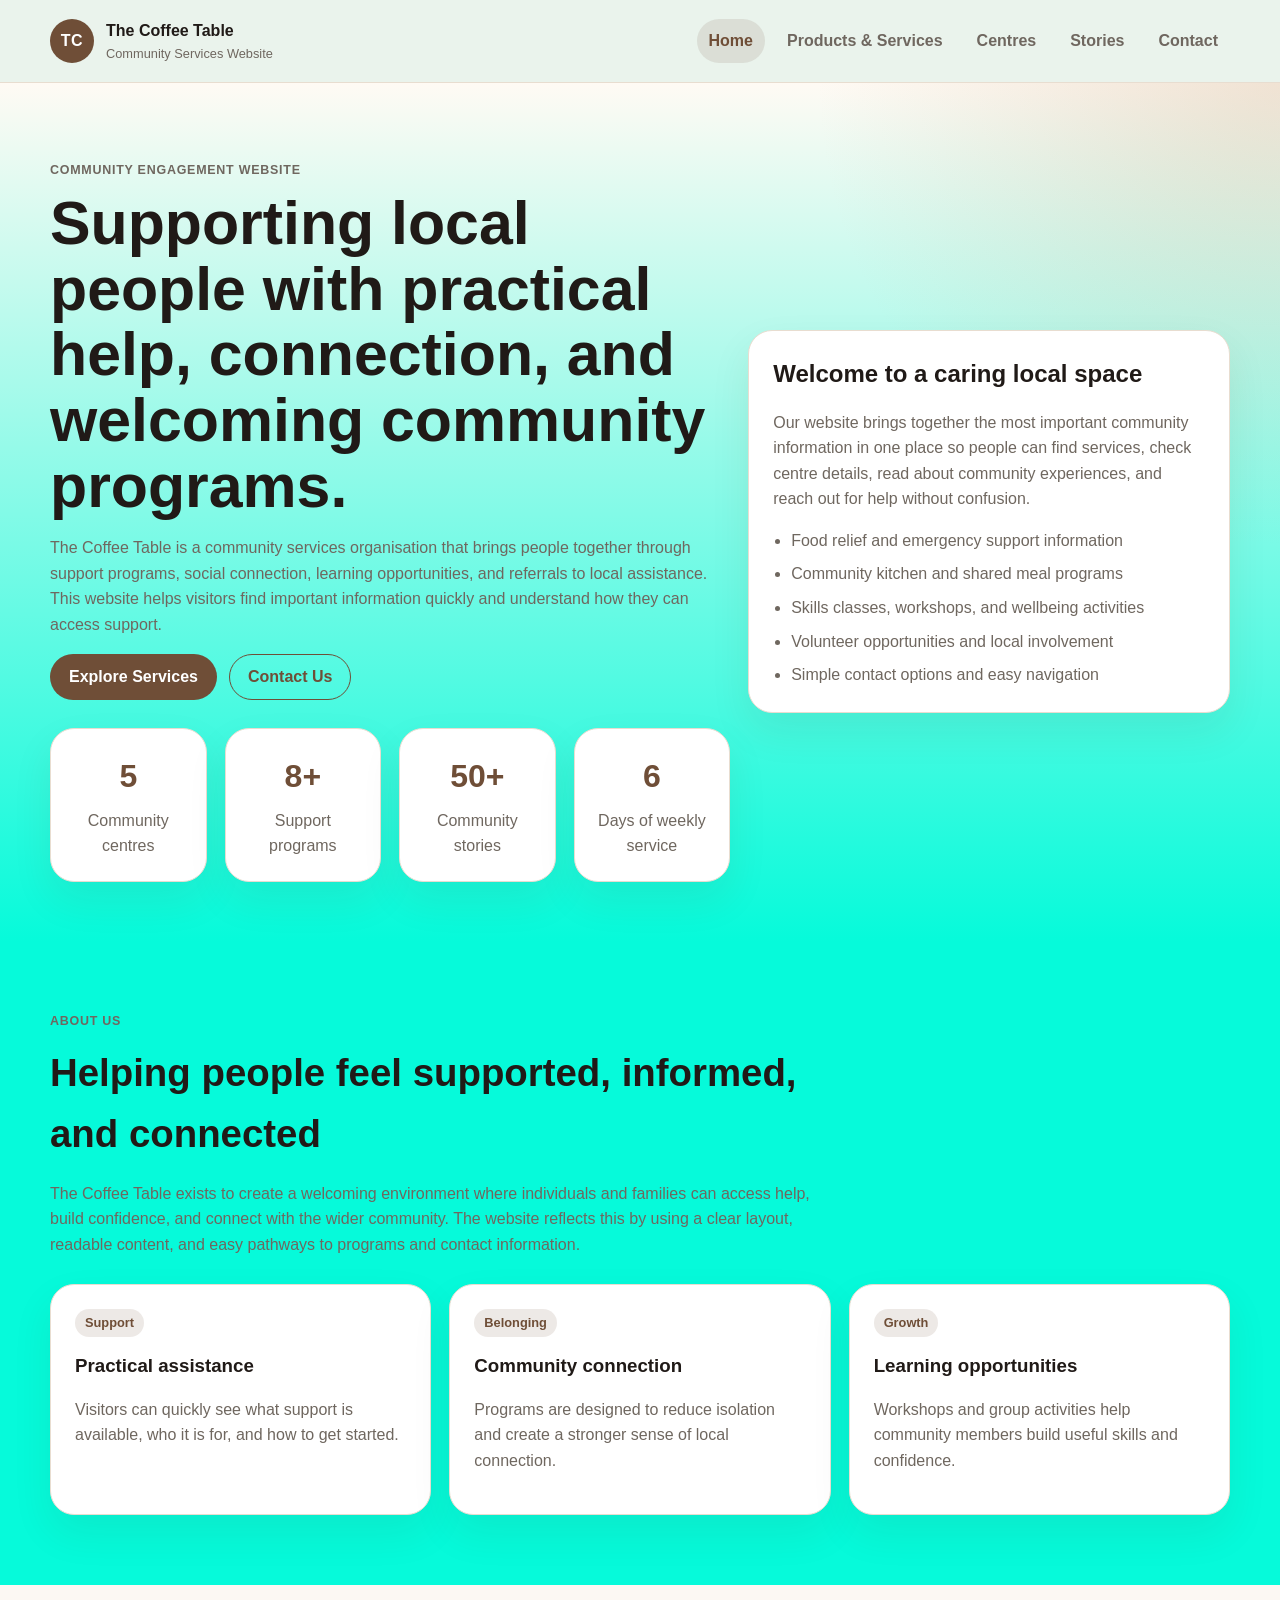
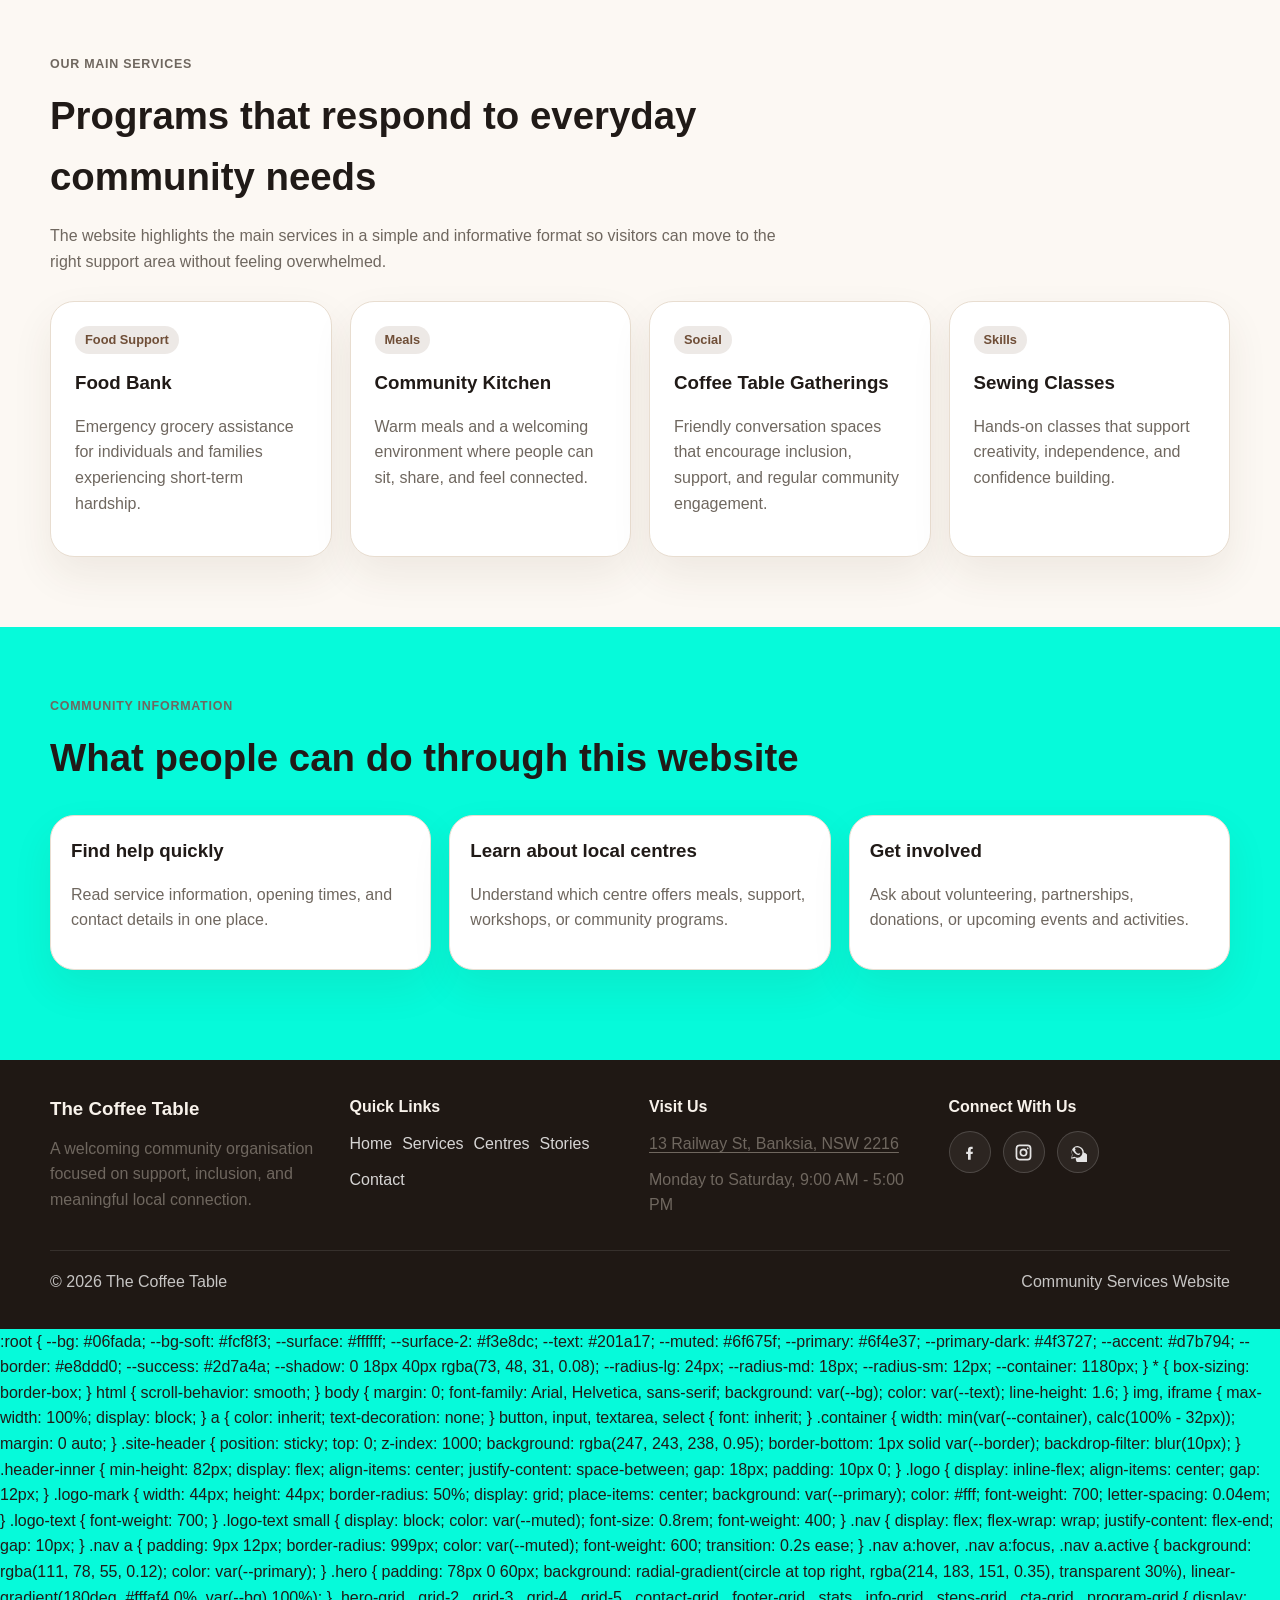
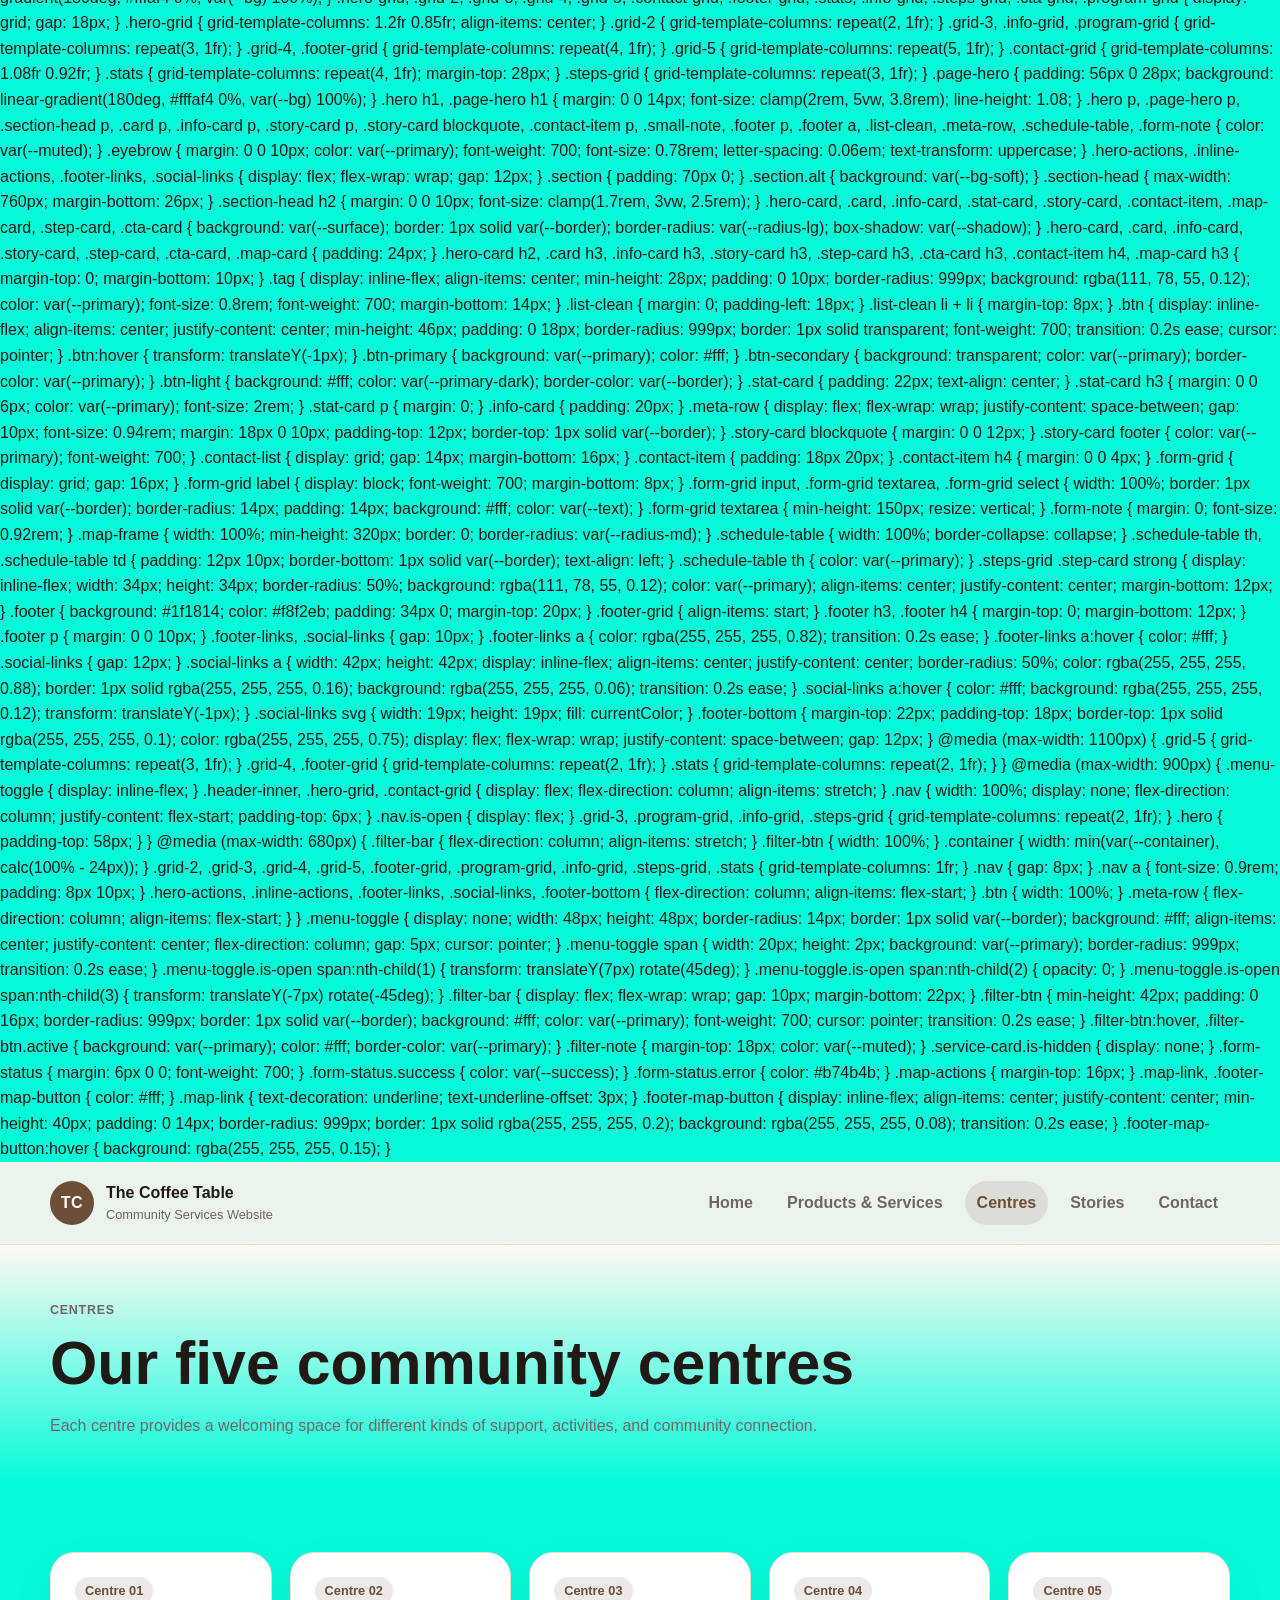
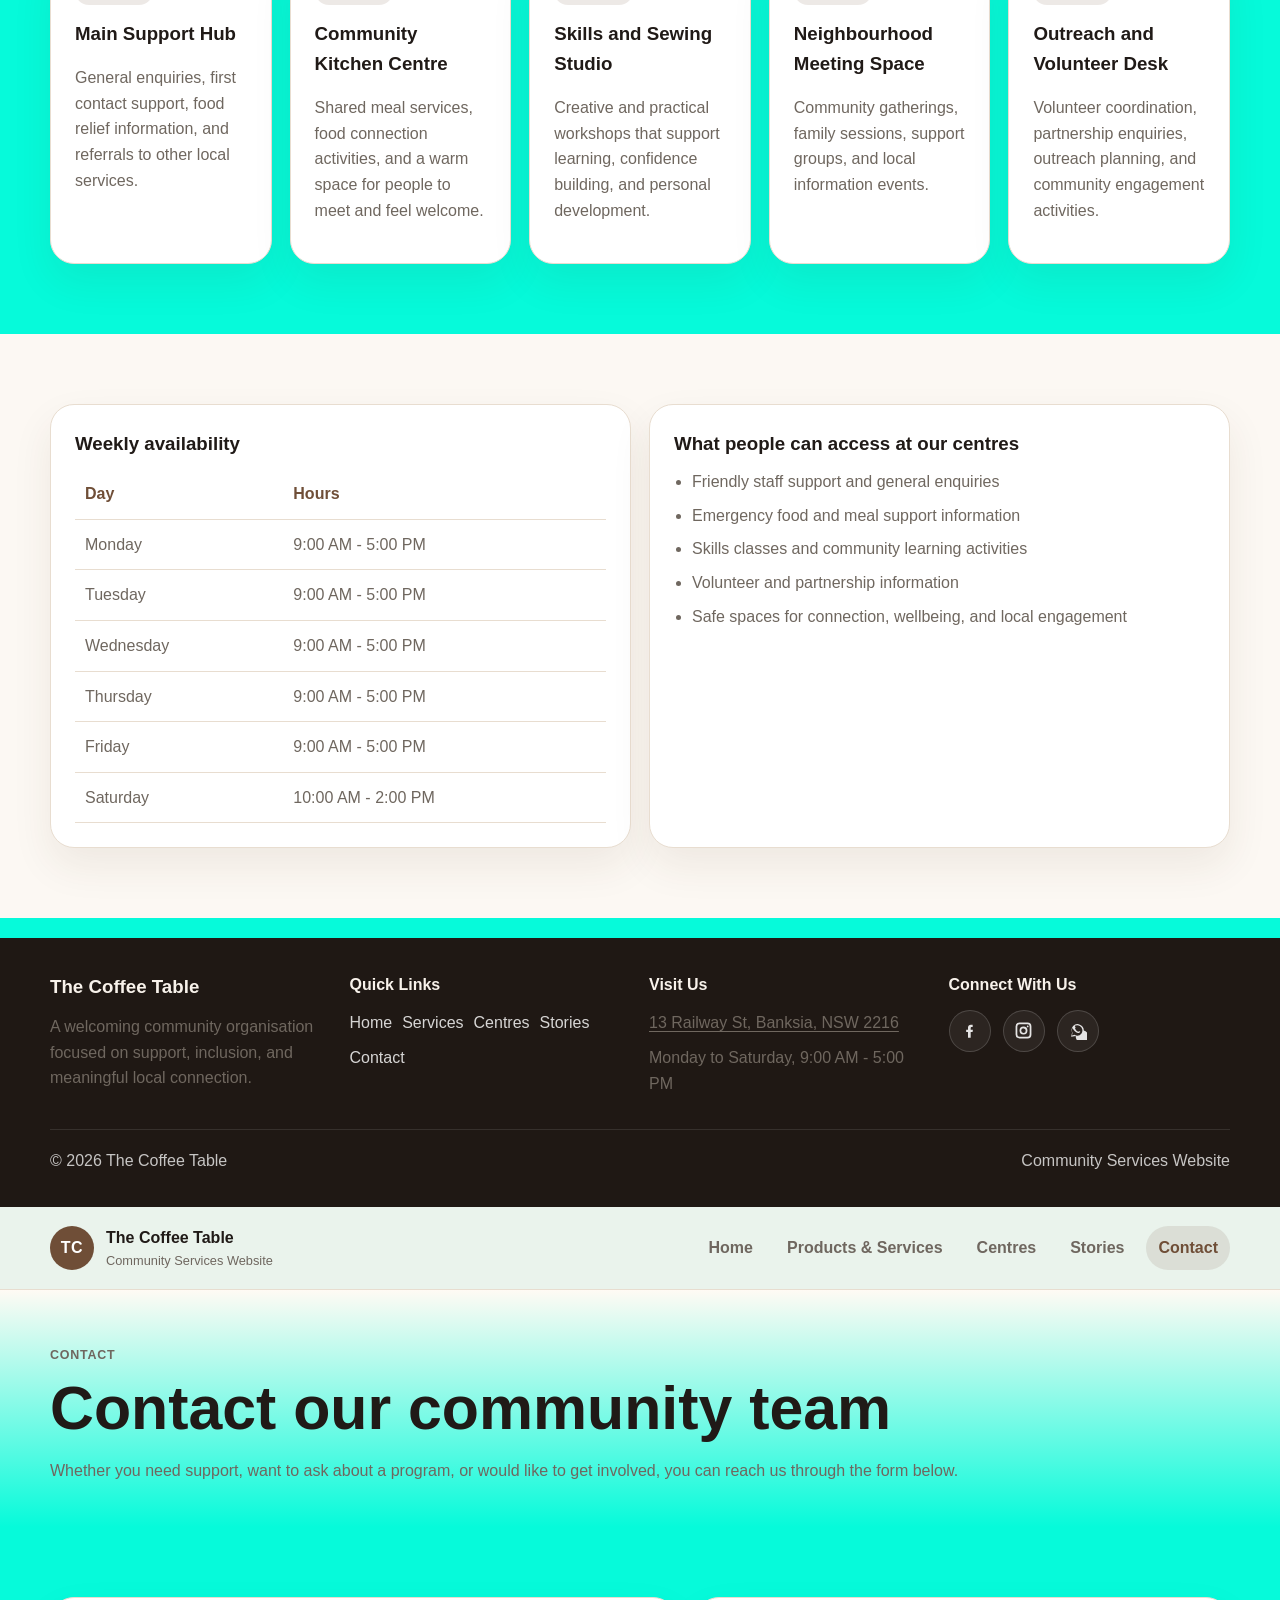
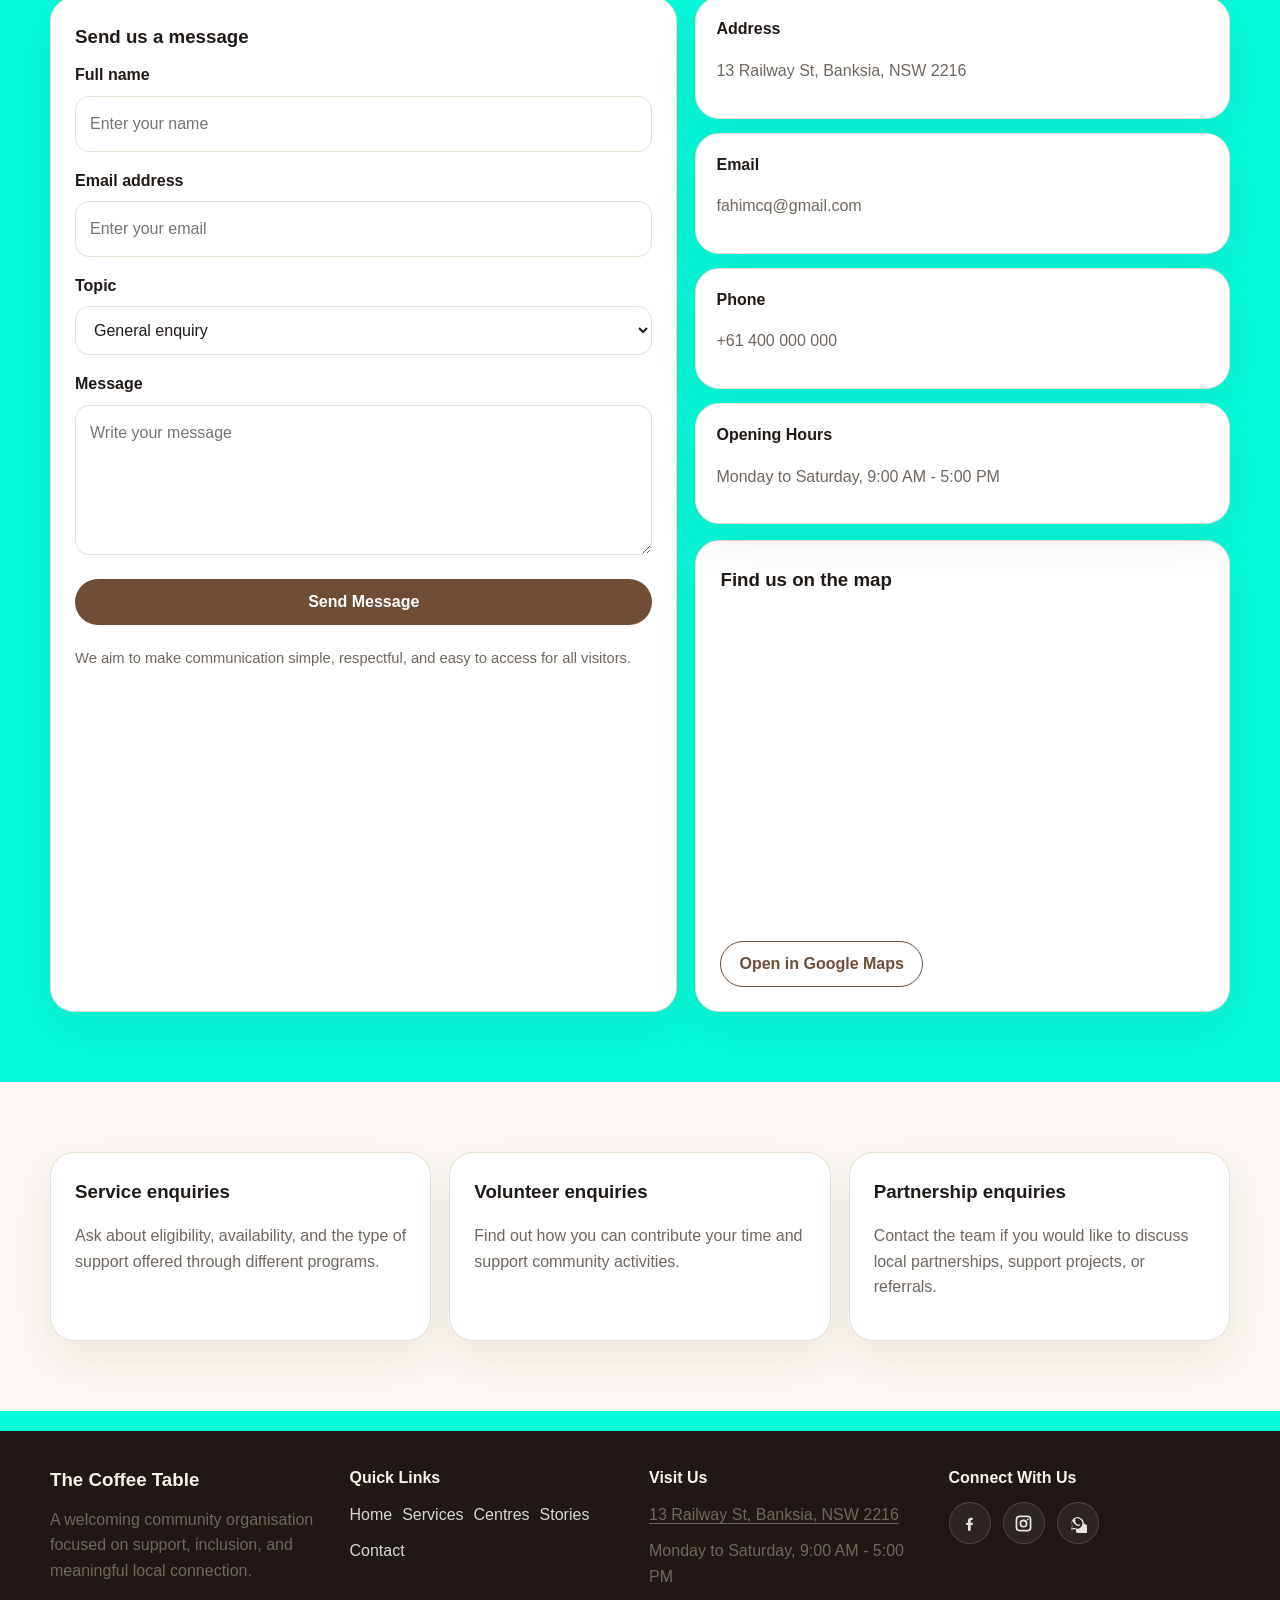
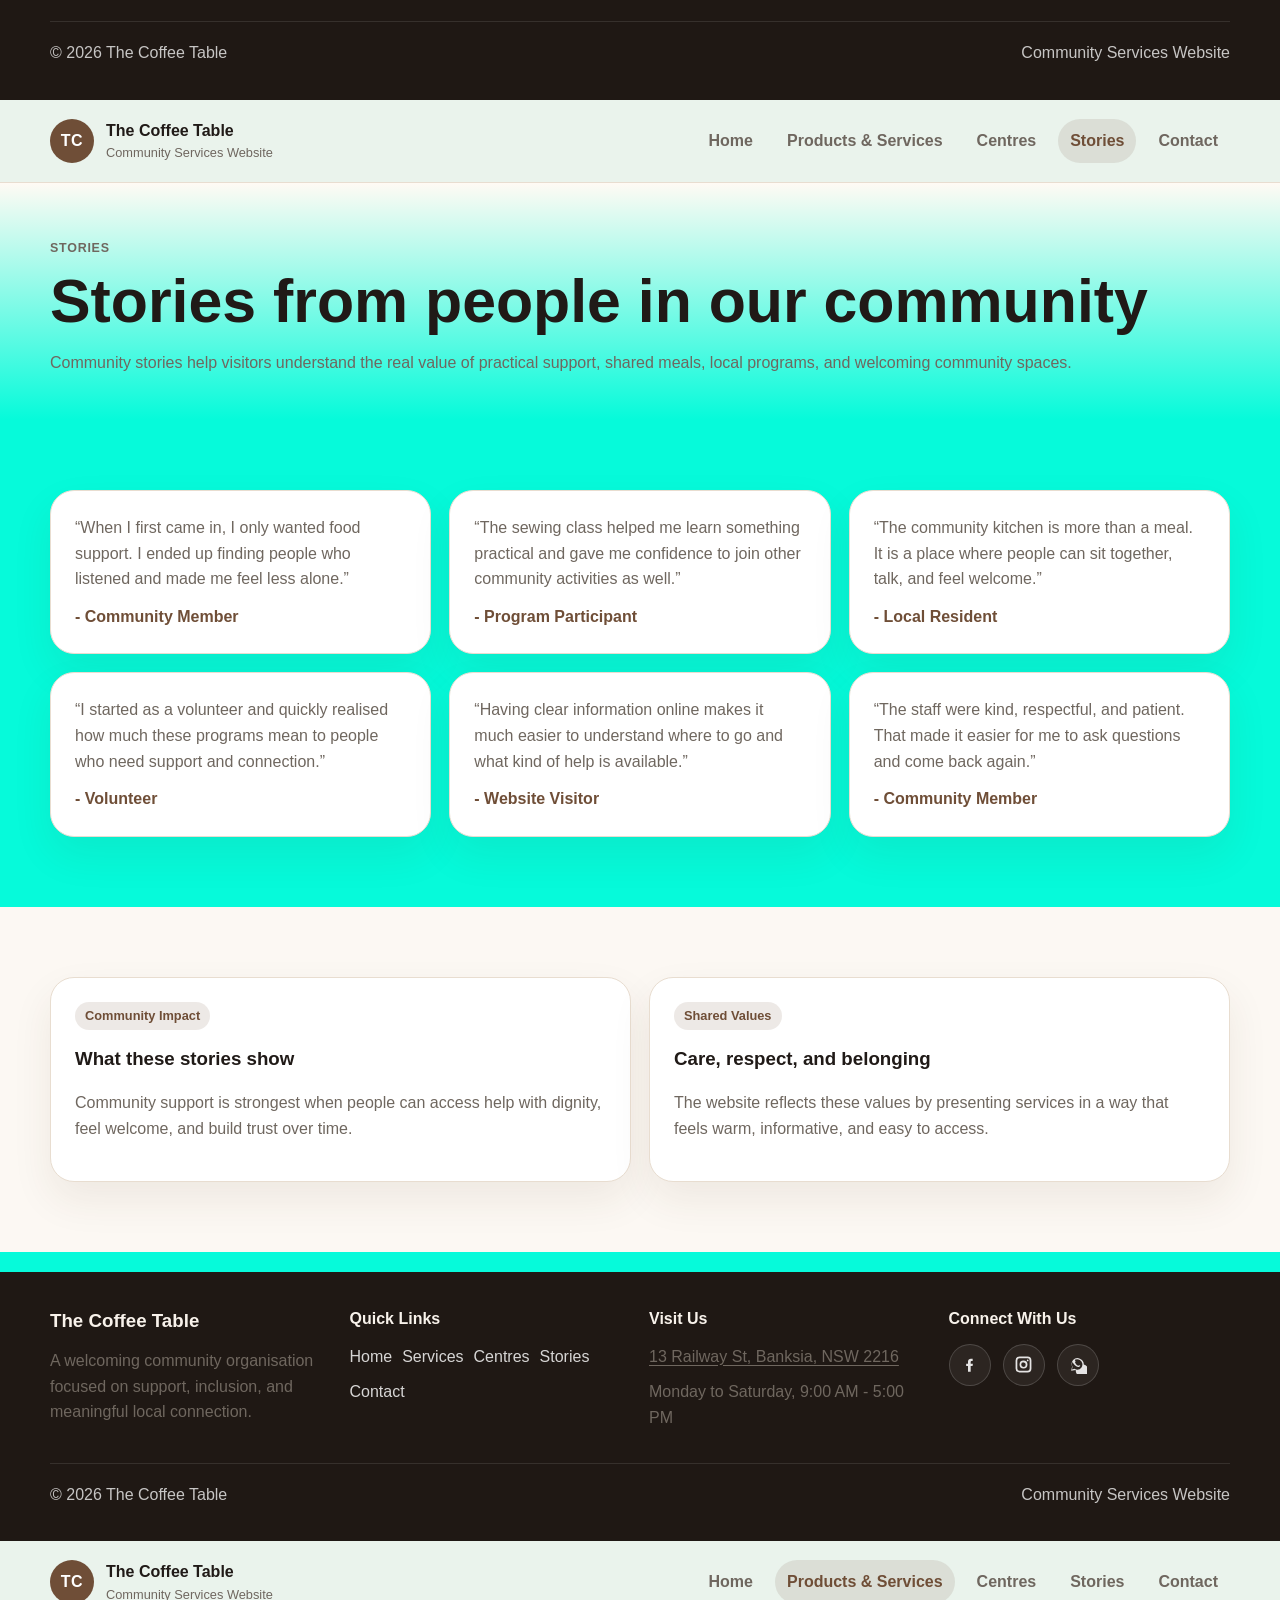
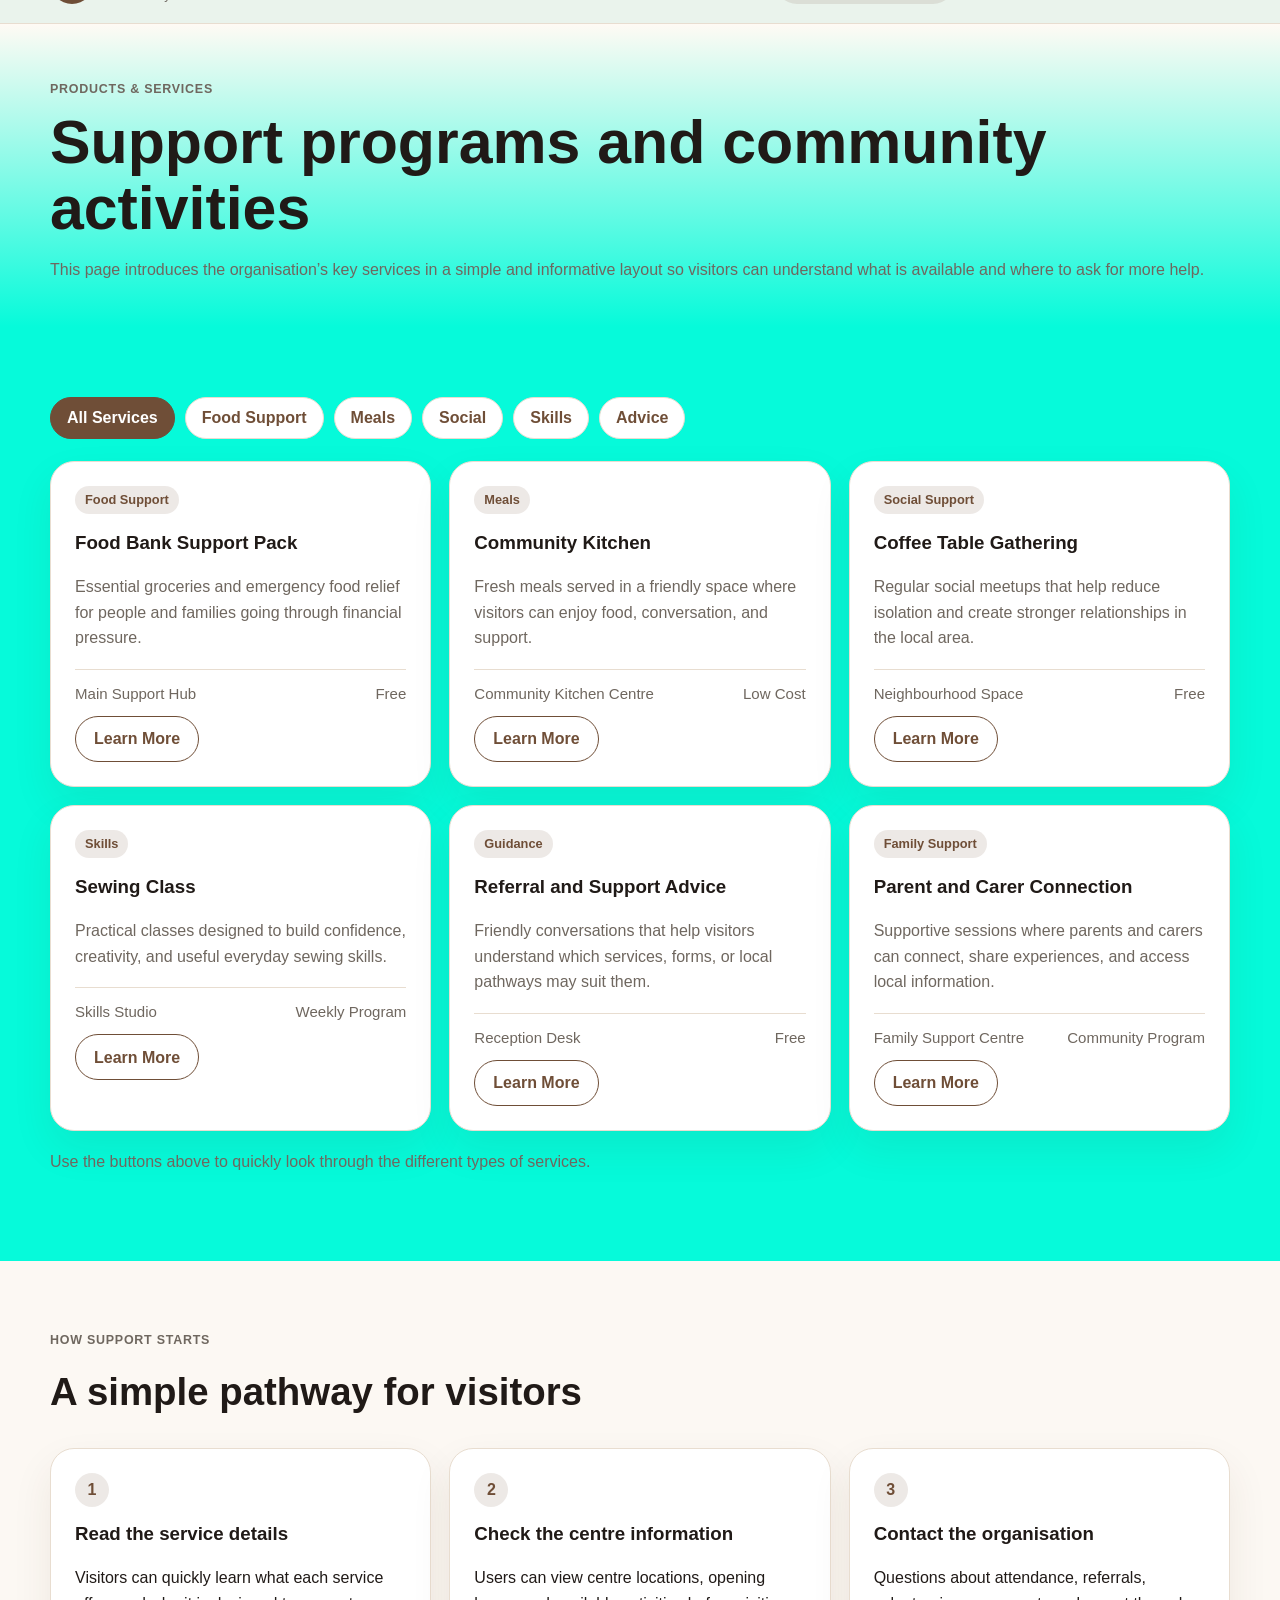
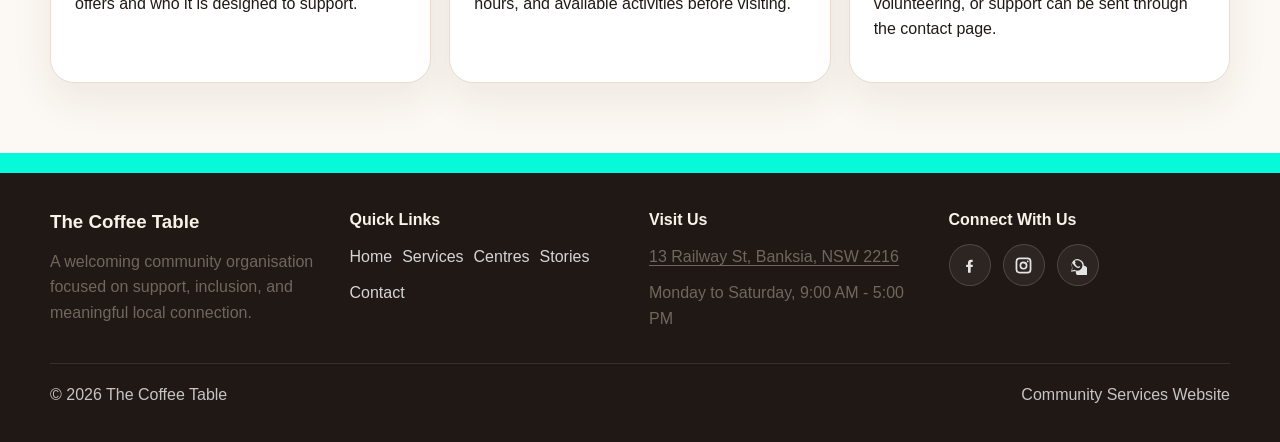
==== index.html @ a94f0cab "Add files via upload" ====
<!DOCTYPE html>
<html lang="en">
<head>
  <meta charset="UTF-8" />
  <meta name="viewport" content="width=device-width, initial-scale=1.0" />
  <title>Home | The Coffee Table</title>
  <link rel="stylesheet" href="style.css" />
</head>
<body>
  <header class="site-header">
    <div class="container header-inner">
      <a class="logo" href="index.html">
        <span class="logo-mark">TC</span>
        <span class="logo-text">The Coffee Table<small>Community Services Website</small></span>
      </a>

      
      <button class="menu-toggle" type="button" aria-expanded="false" aria-controls="primary-nav" aria-label="Open navigation menu">
        <span></span>
        <span></span>
        <span></span>
      </button>


      <nav class="nav" id="primary-nav" aria-label="Primary Navigation">
        <a class="active" href="index.html">Home</a>
        <a href="products.html">Products &amp; Services</a>
        <a href="centres.html">Centres</a>
        <a href="stories.html">Stories</a>
        <a href="contact.html">Contact</a>
      </nav>
    </div>
  </header>

  <main id="main-content">
    <section class="hero">
      <div class="container hero-grid">
        <div>
          <p class="eyebrow">Community Engagement Website</p>
          <h1>Supporting local people with practical help, connection, and welcoming community programs.</h1>
          <p>
            The Coffee Table is a community services organisation that brings people together through support programs,
            social connection, learning opportunities, and referrals to local assistance. This website helps visitors
            find important information quickly and understand how they can access support.
          </p>

          <div class="hero-actions">
            <a class="btn btn-primary" href="products.html">Explore Services</a>
            <a class="btn btn-secondary" href="contact.html">Contact Us</a>
          </div>

          <div class="stats">
            <article class="stat-card">
              <h3>5</h3>
              <p>Community centres</p>
            </article>
            <article class="stat-card">
              <h3>8+</h3>
              <p>Support programs</p>
            </article>
            <article class="stat-card">
              <h3>50+</h3>
              <p>Community stories</p>
            </article>
            <article class="stat-card">
              <h3>6</h3>
              <p>Days of weekly service</p>
            </article>
          </div>
        </div>

        <aside class="hero-card">
          <h2>Welcome to a caring local space</h2>
          <p>
            Our website brings together the most important community information in one place so people can find
            services, check centre details, read about community experiences, and reach out for help without confusion.
          </p>
          <ul class="list-clean">
            <li>Food relief and emergency support information</li>
            <li>Community kitchen and shared meal programs</li>
            <li>Skills classes, workshops, and wellbeing activities</li>
            <li>Volunteer opportunities and local involvement</li>
            <li>Simple contact options and easy navigation</li>
          </ul>
        </aside>
      </div>
    </section>

    <section class="section">
      <div class="container">
        <div class="section-head">
          <p class="eyebrow">About Us</p>
          <h2>Helping people feel supported, informed, and connected</h2>
          <p>
            The Coffee Table exists to create a welcoming environment where individuals and families can access help,
            build confidence, and connect with the wider community. The website reflects this by using a clear layout,
            readable content, and easy pathways to programs and contact information.
          </p>
        </div>

        <div class="grid-3">
          <article class="card">
            <span class="tag">Support</span>
            <h3>Practical assistance</h3>
            <p>Visitors can quickly see what support is available, who it is for, and how to get started.</p>
          </article>
          <article class="card">
            <span class="tag">Belonging</span>
            <h3>Community connection</h3>
            <p>Programs are designed to reduce isolation and create a stronger sense of local connection.</p>
          </article>
          <article class="card">
            <span class="tag">Growth</span>
            <h3>Learning opportunities</h3>
            <p>Workshops and group activities help community members build useful skills and confidence.</p>
          </article>
        </div>
      </div>
    </section>

    <section class="section alt">
      <div class="container">
        <div class="section-head">
          <p class="eyebrow">Our Main Services</p>
          <h2>Programs that respond to everyday community needs</h2>
          <p>
            The website highlights the main services in a simple and informative format so visitors can move to the
            right support area without feeling overwhelmed.
          </p>
        </div>

        <div class="grid-4">
          <article class="card">
            <span class="tag">Food Support</span>
            <h3>Food Bank</h3>
            <p>Emergency grocery assistance for individuals and families experiencing short-term hardship.</p>
          </article>
          <article class="card">
            <span class="tag">Meals</span>
            <h3>Community Kitchen</h3>
            <p>Warm meals and a welcoming environment where people can sit, share, and feel connected.</p>
          </article>
          <article class="card">
            <span class="tag">Social</span>
            <h3>Coffee Table Gatherings</h3>
            <p>Friendly conversation spaces that encourage inclusion, support, and regular community engagement.</p>
          </article>
          <article class="card">
            <span class="tag">Skills</span>
            <h3>Sewing Classes</h3>
            <p>Hands-on classes that support creativity, independence, and confidence building.</p>
          </article>
        </div>
      </div>
    </section>

    <section class="section">
      <div class="container">
        <div class="section-head">
          <p class="eyebrow">Community Information</p>
          <h2>What people can do through this website</h2>
        </div>

        <div class="info-grid">
          <article class="info-card">
            <h3>Find help quickly</h3>
            <p>Read service information, opening times, and contact details in one place.</p>
          </article>
          <article class="info-card">
            <h3>Learn about local centres</h3>
            <p>Understand which centre offers meals, support, workshops, or community programs.</p>
          </article>
          <article class="info-card">
            <h3>Get involved</h3>
            <p>Ask about volunteering, partnerships, donations, or upcoming events and activities.</p>
          </article>
        </div>
      </div>
    </section>
  </main>

  <footer class="footer">
    <div class="container">
      <div class="footer-grid">
        <div>
          <h3>The Coffee Table</h3>
          <p>A welcoming community organisation focused on support, inclusion, and meaningful local connection.</p>
        </div>
        <div>
          <h4>Quick Links</h4>
          <div class="footer-links">
            <a href="index.html">Home</a>
            <a href="products.html">Services</a>
            <a href="centres.html">Centres</a>
            <a href="stories.html">Stories</a>
            <a href="contact.html">Contact</a>
          </div>
        </div>
        <div>
          <h4>Visit Us</h4>
          <p><a class="map-link" href="https://www.google.com/maps/search/?api=1&query=13+Railway+St,+Banksia,+NSW+2216" target="_blank" rel="noopener noreferrer">13 Railway St, Banksia, NSW 2216</a></p>
          <p>Monday to Saturday, 9:00 AM - 5:00 PM</p>
         
        </div>
        <div>
          <h4>Connect With Us</h4>
          <div class="social-links">
  <a class="social-icon" href="https://www.facebook.com/" target="_blank" rel="noopener noreferrer" aria-label="Facebook">
    <svg viewBox="0 0 24 24" aria-hidden="true"><path d="M13.5 21v-7h2.4l.4-3h-2.8V9.1c0-.9.3-1.6 1.7-1.6H16V4.8c-.3 0-1.2-.1-2.2-.1-2.2 0-3.7 1.3-3.7 3.9V11H7.8v3h2.3v7h3.4Z"/></svg>
  </a>
  <a class="social-icon" href="https://www.instagram.com/" target="_blank" rel="noopener noreferrer" aria-label="Instagram">
    <svg viewBox="0 0 24 24" aria-hidden="true"><path d="M7 2h10a5 5 0 0 1 5 5v10a5 5 0 0 1-5 5H7a5 5 0 0 1-5-5V7a5 5 0 0 1 5-5Zm0 2.2A2.8 2.8 0 0 0 4.2 7v10A2.8 2.8 0 0 0 7 19.8h10a2.8 2.8 0 0 0 2.8-2.8V7A2.8 2.8 0 0 0 17 4.2H7Zm10.3 1.6a1.1 1.1 0 1 1 0 2.2 1.1 1.1 0 0 1 0-2.2ZM12 7a5 5 0 1 1 0 10 5 5 0 0 1 0-10Zm0 2.2A2.8 2.8 0 1 0 12 15a2.8 2.8 0 0 0 0-5.6Z"/></svg>
  </a>
  <a class="social-icon" href="https://wa.me/61400000000" target="_blank" rel="noopener noreferrer" aria-label="WhatsApp">
    <svg viewBox="0 0 24 24" aria-hidden="true"><path d="M20 11.9A8 8 0 0 0 6.4 6.3a8 8 0 0 0-1.2 8.1L4 20l5.8-1.2A8 8 0 1 0 20 11.9Zm-8 6.6a6.6 6.6 0 0 1-3.4-.9l-.2-.1-3.4.7.7-3.3-.1-.2A6.6 6.6 0 1 1 12 18.5Zm3.7-4.9c-.2-.1-1.3-.7-1.5-.7-.2-.1-.3-.1-.5.1l-.4.5c-.1.1-.2.2-.4.1-.9-.4-1.7-1-2.4-1.7-.6-.6-1.2-1.4-1.6-2.3-.1-.2 0-.3.1-.4l.3-.3.2-.3c.1-.1.1-.3 0-.4 0-.1-.5-1.2-.7-1.6-.2-.4-.3-.3-.5-.3H7c-.2 0-.4.1-.5.3-.5.5-.8 1.1-.7 1.8.1.8.5 1.6 1 2.3.9 1.4 2.1 2.6 3.5 3.5.8.5 1.6.9 2.5 1 .7.1 1.4-.2 1.9-.7.2-.1.3-.4.4-.6l.1-.5c0-.2-.1-.2-.3-.3Z"/></svg>
  </a>
</div>
        </div>
      </div>
      <div class="footer-bottom">
        <span>© <span id="currentYear">2026</span> The Coffee Table</span>
        <span>Community Services Website</span>
      </div>
    </div>
  </footer>
</body>
</html>
:root {
  --bg: #06fada;
  --bg-soft: #fcf8f3;
  --surface: #ffffff;
  --surface-2: #f3e8dc;
  --text: #201a17;
  --muted: #6f675f;
  --primary: #6f4e37;
  --primary-dark: #4f3727;
  --accent: #d7b794;
  --border: #e8ddd0;
  --success: #2d7a4a;
  --shadow: 0 18px 40px rgba(73, 48, 31, 0.08);
  --radius-lg: 24px;
  --radius-md: 18px;
  --radius-sm: 12px;
  --container: 1180px;
}

* {
  box-sizing: border-box;
}

html {
  scroll-behavior: smooth;
}

body {
  margin: 0;
  font-family: Arial, Helvetica, sans-serif;
  background: var(--bg);
  color: var(--text);
  line-height: 1.6;
}

img,
iframe {
  max-width: 100%;
  display: block;
}

a {
  color: inherit;
  text-decoration: none;
}

button,
input,
textarea,
select {
  font: inherit;
}

.container {
  width: min(var(--container), calc(100% - 32px));
  margin: 0 auto;
}

.site-header {
  position: sticky;
  top: 0;
  z-index: 1000;
  background: rgba(247, 243, 238, 0.95);
  border-bottom: 1px solid var(--border);
  backdrop-filter: blur(10px);
}

.header-inner {
  min-height: 82px;
  display: flex;
  align-items: center;
  justify-content: space-between;
  gap: 18px;
  padding: 10px 0;
}

.logo {
  display: inline-flex;
  align-items: center;
  gap: 12px;
}

.logo-mark {
  width: 44px;
  height: 44px;
  border-radius: 50%;
  display: grid;
  place-items: center;
  background: var(--primary);
  color: #fff;
  font-weight: 700;
  letter-spacing: 0.04em;
}

.logo-text {
  font-weight: 700;
}

.logo-text small {
  display: block;
  color: var(--muted);
  font-size: 0.8rem;
  font-weight: 400;
}

.nav {
  display: flex;
  flex-wrap: wrap;
  justify-content: flex-end;
  gap: 10px;
}

.nav a {
  padding: 9px 12px;
  border-radius: 999px;
  color: var(--muted);
  font-weight: 600;
  transition: 0.2s ease;
}

.nav a:hover,
.nav a:focus,
.nav a.active {
  background: rgba(111, 78, 55, 0.12);
  color: var(--primary);
}

.hero {
  padding: 78px 0 60px;
  background:
    radial-gradient(circle at top right, rgba(214, 183, 151, 0.35), transparent 30%),
    linear-gradient(180deg, #fffaf4 0%, var(--bg) 100%);
}

.hero-grid,
.grid-2,
.grid-3,
.grid-4,
.grid-5,
.contact-grid,
.footer-grid,
.stats,
.info-grid,
.steps-grid,
.cta-grid,
.program-grid {
  display: grid;
  gap: 18px;
}

.hero-grid {
  grid-template-columns: 1.2fr 0.85fr;
  align-items: center;
}

.grid-2 {
  grid-template-columns: repeat(2, 1fr);
}

.grid-3,
.info-grid,
.program-grid {
  grid-template-columns: repeat(3, 1fr);
}

.grid-4,
.footer-grid {
  grid-template-columns: repeat(4, 1fr);
}

.grid-5 {
  grid-template-columns: repeat(5, 1fr);
}

.contact-grid {
  grid-template-columns: 1.08fr 0.92fr;
}

.stats {
  grid-template-columns: repeat(4, 1fr);
  margin-top: 28px;
}

.steps-grid {
  grid-template-columns: repeat(3, 1fr);
}

.page-hero {
  padding: 56px 0 28px;
  background: linear-gradient(180deg, #fffaf4 0%, var(--bg) 100%);
}

.hero h1,
.page-hero h1 {
  margin: 0 0 14px;
  font-size: clamp(2rem, 5vw, 3.8rem);
  line-height: 1.08;
}

.hero p,
.page-hero p,
.section-head p,
.card p,
.info-card p,
.story-card p,
.story-card blockquote,
.contact-item p,
.small-note,
.footer p,
.footer a,
.list-clean,
.meta-row,
.schedule-table,
.form-note {
  color: var(--muted);
}

.eyebrow {
  margin: 0 0 10px;
  color: var(--primary);
  font-weight: 700;
  font-size: 0.78rem;
  letter-spacing: 0.06em;
  text-transform: uppercase;
}

.hero-actions,
.inline-actions,
.footer-links,
.social-links {
  display: flex;
  flex-wrap: wrap;
  gap: 12px;
}

.section {
  padding: 70px 0;
}

.section.alt {
  background: var(--bg-soft);
}

.section-head {
  max-width: 760px;
  margin-bottom: 26px;
}

.section-head h2 {
  margin: 0 0 10px;
  font-size: clamp(1.7rem, 3vw, 2.5rem);
}

.hero-card,
.card,
.info-card,
.stat-card,
.story-card,
.contact-item,
.map-card,
.step-card,
.cta-card {
  background: var(--surface);
  border: 1px solid var(--border);
  border-radius: var(--radius-lg);
  box-shadow: var(--shadow);
}

.hero-card,
.card,
.info-card,
.story-card,
.step-card,
.cta-card,
.map-card {
  padding: 24px;
}

.hero-card h2,
.card h3,
.info-card h3,
.story-card h3,
.step-card h3,
.cta-card h3,
.contact-item h4,
.map-card h3 {
  margin-top: 0;
  margin-bottom: 10px;
}

.tag {
  display: inline-flex;
  align-items: center;
  min-height: 28px;
  padding: 0 10px;
  border-radius: 999px;
  background: rgba(111, 78, 55, 0.12);
  color: var(--primary);
  font-size: 0.8rem;
  font-weight: 700;
  margin-bottom: 14px;
}

.list-clean {
  margin: 0;
  padding-left: 18px;
}

.list-clean li + li {
  margin-top: 8px;
}

.btn {
  display: inline-flex;
  align-items: center;
  justify-content: center;
  min-height: 46px;
  padding: 0 18px;
  border-radius: 999px;
  border: 1px solid transparent;
  font-weight: 700;
  transition: 0.2s ease;
  cursor: pointer;
}

.btn:hover {
  transform: translateY(-1px);
}

.btn-primary {
  background: var(--primary);
  color: #fff;
}

.btn-secondary {
  background: transparent;
  color: var(--primary);
  border-color: var(--primary);
}

.btn-light {
  background: #fff;
  color: var(--primary-dark);
  border-color: var(--border);
}

.stat-card {
  padding: 22px;
  text-align: center;
}

.stat-card h3 {
  margin: 0 0 6px;
  color: var(--primary);
  font-size: 2rem;
}

.stat-card p {
  margin: 0;
}

.info-card {
  padding: 20px;
}

.meta-row {
  display: flex;
  flex-wrap: wrap;
  justify-content: space-between;
  gap: 10px;
  font-size: 0.94rem;
  margin: 18px 0 10px;
  padding-top: 12px;
  border-top: 1px solid var(--border);
}

.story-card blockquote {
  margin: 0 0 12px;
}

.story-card footer {
  color: var(--primary);
  font-weight: 700;
}

.contact-list {
  display: grid;
  gap: 14px;
  margin-bottom: 16px;
}

.contact-item {
  padding: 18px 20px;
}

.contact-item h4 {
  margin: 0 0 4px;
}

.form-grid {
  display: grid;
  gap: 16px;
}

.form-grid label {
  display: block;
  font-weight: 700;
  margin-bottom: 8px;
}

.form-grid input,
.form-grid textarea,
.form-grid select {
  width: 100%;
  border: 1px solid var(--border);
  border-radius: 14px;
  padding: 14px;
  background: #fff;
  color: var(--text);
}

.form-grid textarea {
  min-height: 150px;
  resize: vertical;
}

.form-note {
  margin: 0;
  font-size: 0.92rem;
}

.map-frame {
  width: 100%;
  min-height: 320px;
  border: 0;
  border-radius: var(--radius-md);
}

.schedule-table {
  width: 100%;
  border-collapse: collapse;
}

.schedule-table th,
.schedule-table td {
  padding: 12px 10px;
  border-bottom: 1px solid var(--border);
  text-align: left;
}

.schedule-table th {
  color: var(--primary);
}

.steps-grid .step-card strong {
  display: inline-flex;
  width: 34px;
  height: 34px;
  border-radius: 50%;
  background: rgba(111, 78, 55, 0.12);
  color: var(--primary);
  align-items: center;
  justify-content: center;
  margin-bottom: 12px;
}

.footer {
  background: #1f1814;
  color: #f8f2eb;
  padding: 34px 0;
  margin-top: 20px;
}

.footer-grid {
  align-items: start;
}

.footer h3,
.footer h4 {
  margin-top: 0;
  margin-bottom: 12px;
}

.footer p {
  margin: 0 0 10px;
}

.footer-links,
.social-links {
  gap: 10px;
}

.footer-links a {
  color: rgba(255, 255, 255, 0.82);
  transition: 0.2s ease;
}

.footer-links a:hover {
  color: #fff;
}

.social-links {
  gap: 12px;
}

.social-links a {
  width: 42px;
  height: 42px;
  display: inline-flex;
  align-items: center;
  justify-content: center;
  border-radius: 50%;
  color: rgba(255, 255, 255, 0.88);
  border: 1px solid rgba(255, 255, 255, 0.16);
  background: rgba(255, 255, 255, 0.06);
  transition: 0.2s ease;
}

.social-links a:hover {
  color: #fff;
  background: rgba(255, 255, 255, 0.12);
  transform: translateY(-1px);
}

.social-links svg {
  width: 19px;
  height: 19px;
  fill: currentColor;
}

.footer-bottom {
  margin-top: 22px;
  padding-top: 18px;
  border-top: 1px solid rgba(255, 255, 255, 0.1);
  color: rgba(255, 255, 255, 0.75);
  display: flex;
  flex-wrap: wrap;
  justify-content: space-between;
  gap: 12px;
}

@media (max-width: 1100px) {
  .grid-5 {
    grid-template-columns: repeat(3, 1fr);
  }

  .grid-4,
  .footer-grid {
    grid-template-columns: repeat(2, 1fr);
  }

  .stats {
    grid-template-columns: repeat(2, 1fr);
  }
}

@media (max-width: 900px) {
  .menu-toggle {
    display: inline-flex;
  }

  .header-inner,
  .hero-grid,
  .contact-grid {
    display: flex;
    flex-direction: column;
    align-items: stretch;
  }

  .nav {
    width: 100%;
    display: none;
    flex-direction: column;
    justify-content: flex-start;
    padding-top: 6px;
  }

  .nav.is-open {
    display: flex;
  }

  .grid-3,
  .program-grid,
  .info-grid,
  .steps-grid {
    grid-template-columns: repeat(2, 1fr);
  }

  .hero {
    padding-top: 58px;
  }
}

@media (max-width: 680px) {
  .filter-bar {
    flex-direction: column;
    align-items: stretch;
  }

  .filter-btn {
    width: 100%;
  }

  .container {
    width: min(var(--container), calc(100% - 24px));
  }

  .grid-2,
  .grid-3,
  .grid-4,
  .grid-5,
  .footer-grid,
  .program-grid,
  .info-grid,
  .steps-grid,
  .stats {
    grid-template-columns: 1fr;
  }

  .nav {
    gap: 8px;
  }

  .nav a {
    font-size: 0.9rem;
    padding: 8px 10px;
  }

  .hero-actions,
  .inline-actions,
  .footer-links,
  .social-links,
  .footer-bottom {
    flex-direction: column;
    align-items: flex-start;
  }

  .btn {
    width: 100%;
  }

  .meta-row {
    flex-direction: column;
    align-items: flex-start;
  }
}


.menu-toggle {
  display: none;
  width: 48px;
  height: 48px;
  border-radius: 14px;
  border: 1px solid var(--border);
  background: #fff;
  align-items: center;
  justify-content: center;
  flex-direction: column;
  gap: 5px;
  cursor: pointer;
}

.menu-toggle span {
  width: 20px;
  height: 2px;
  background: var(--primary);
  border-radius: 999px;
  transition: 0.2s ease;
}

.menu-toggle.is-open span:nth-child(1) {
  transform: translateY(7px) rotate(45deg);
}

.menu-toggle.is-open span:nth-child(2) {
  opacity: 0;
}

.menu-toggle.is-open span:nth-child(3) {
  transform: translateY(-7px) rotate(-45deg);
}

.filter-bar {
  display: flex;
  flex-wrap: wrap;
  gap: 10px;
  margin-bottom: 22px;
}

.filter-btn {
  min-height: 42px;
  padding: 0 16px;
  border-radius: 999px;
  border: 1px solid var(--border);
  background: #fff;
  color: var(--primary);
  font-weight: 700;
  cursor: pointer;
  transition: 0.2s ease;
}

.filter-btn:hover,
.filter-btn.active {
  background: var(--primary);
  color: #fff;
  border-color: var(--primary);
}

.filter-note {
  margin-top: 18px;
  color: var(--muted);
}

.service-card.is-hidden {
  display: none;
}

.form-status {
  margin: 6px 0 0;
  font-weight: 700;
}

.form-status.success {
  color: var(--success);
}

.form-status.error {
  color: #b74b4b;
}

.map-actions {
  margin-top: 16px;
}

.map-link,
.footer-map-button {
  color: #fff;
}

.map-link {
  text-decoration: underline;
  text-underline-offset: 3px;
}

.footer-map-button {
  display: inline-flex;
  align-items: center;
  justify-content: center;
  min-height: 40px;
  padding: 0 14px;
  border-radius: 999px;
  border: 1px solid rgba(255, 255, 255, 0.2);
  background: rgba(255, 255, 255, 0.08);
  transition: 0.2s ease;
}

.footer-map-button:hover {
  background: rgba(255, 255, 255, 0.15);
}
<!DOCTYPE html>
<html lang="en">
<head>
  <meta charset="UTF-8" />
  <meta name="viewport" content="width=device-width, initial-scale=1.0" />
  <title>Centres | The Coffee Table</title>
  <link rel="stylesheet" href="style.css" />

</head>
<body>
  <header class="site-header">
    <div class="container header-inner">
      <a class="logo" href="index.html">
        <span class="logo-mark">TC</span>
        <span class="logo-text">The Coffee Table<small>Community Services Website</small></span>
      </a>

      
      <button class="menu-toggle" type="button" aria-expanded="false" aria-controls="primary-nav" aria-label="Open navigation menu">
        <span></span>
        <span></span>
        <span></span>
      </button>

      <nav class="nav" id="primary-nav" aria-label="Primary Navigation">
        <a href="index.html">Home</a>
        <a href="products.html">Products &amp; Services</a>
        <a class="active" href="centres.html">Centres</a>
        <a href="stories.html">Stories</a>
        <a href="contact.html">Contact</a>
      </nav>
    </div>
  </header>

  <main id="main-content">
    <section class="page-hero">
      <div class="container">
        <p class="eyebrow">Centres</p>
        <h1>Our five community centres</h1>
        <p>
          Each centre provides a welcoming space for different kinds of support, activities, and community connection.
        </p>
      </div>
    </section>

    <section class="section">
      <div class="container grid-5">
        <article class="card">
          <span class="tag">Centre 01</span>
          <h3>Main Support Hub</h3>
          <p>General enquiries, first contact support, food relief information, and referrals to other local services.</p>
        </article>
        <article class="card">
          <span class="tag">Centre 02</span>
          <h3>Community Kitchen Centre</h3>
          <p>Shared meal services, food connection activities, and a warm space for people to meet and feel welcome.</p>
        </article>
        <article class="card">
          <span class="tag">Centre 03</span>
          <h3>Skills and Sewing Studio</h3>
          <p>Creative and practical workshops that support learning, confidence building, and personal development.</p>
        </article>
        <article class="card">
          <span class="tag">Centre 04</span>
          <h3>Neighbourhood Meeting Space</h3>
          <p>Community gatherings, family sessions, support groups, and local information events.</p>
        </article>
        <article class="card">
          <span class="tag">Centre 05</span>
          <h3>Outreach and Volunteer Desk</h3>
          <p>Volunteer coordination, partnership enquiries, outreach planning, and community engagement activities.</p>
        </article>
      </div>
    </section>

    <section class="section alt">
      <div class="container grid-2">
        <article class="card">
          <h3>Weekly availability</h3>
          <table class="schedule-table">
            <thead>
              <tr>
                <th>Day</th>
                <th>Hours</th>
              </tr>
            </thead>
            <tbody>
              <tr>
                <td>Monday</td>
                <td>9:00 AM - 5:00 PM</td>
              </tr>
              <tr>
                <td>Tuesday</td>
                <td>9:00 AM - 5:00 PM</td>
              </tr>
              <tr>
                <td>Wednesday</td>
                <td>9:00 AM - 5:00 PM</td>
              </tr>
              <tr>
                <td>Thursday</td>
                <td>9:00 AM - 5:00 PM</td>
              </tr>
              <tr>
                <td>Friday</td>
                <td>9:00 AM - 5:00 PM</td>
              </tr>
              <tr>
                <td>Saturday</td>
                <td>10:00 AM - 2:00 PM</td>
              </tr>
            </tbody>
          </table>
        </article>

        <article class="card">
          <h3>What people can access at our centres</h3>
          <ul class="list-clean">
            <li>Friendly staff support and general enquiries</li>
            <li>Emergency food and meal support information</li>
            <li>Skills classes and community learning activities</li>
            <li>Volunteer and partnership information</li>
            <li>Safe spaces for connection, wellbeing, and local engagement</li>
          </ul>
        </article>
      </div>
    </section>
  </main>

  <footer class="footer">
    <div class="container">
      <div class="footer-grid">
        <div>
          <h3>The Coffee Table</h3>
          <p>A welcoming community organisation focused on support, inclusion, and meaningful local connection.</p>
        </div>
        <div>
          <h4>Quick Links</h4>
          <div class="footer-links">
            <a href="index.html">Home</a>
            <a href="products.html">Services</a>
            <a href="centres.html">Centres</a>
            <a href="stories.html">Stories</a>
            <a href="contact.html">Contact</a>
          </div>
        </div>
        <div>
          <h4>Visit Us</h4>
          <p><a class="map-link" href="https://www.google.com/maps/search/?api=1&query=13+Railway+St,+Banksia,+NSW+2216" target="_blank" rel="noopener noreferrer">13 Railway St, Banksia, NSW 2216</a></p>
          <p>Monday to Saturday, 9:00 AM - 5:00 PM</p>
          
        </div>
        <div>
          <h4>Connect With Us</h4>
          <div class="social-links">
  <a class="social-icon" href="https://www.facebook.com/" target="_blank" rel="noopener noreferrer" aria-label="Facebook">
    <svg viewBox="0 0 24 24" aria-hidden="true"><path d="M13.5 21v-7h2.4l.4-3h-2.8V9.1c0-.9.3-1.6 1.7-1.6H16V4.8c-.3 0-1.2-.1-2.2-.1-2.2 0-3.7 1.3-3.7 3.9V11H7.8v3h2.3v7h3.4Z"/></svg>
  </a>
  <a class="social-icon" href="https://www.instagram.com/" target="_blank" rel="noopener noreferrer" aria-label="Instagram">
    <svg viewBox="0 0 24 24" aria-hidden="true"><path d="M7 2h10a5 5 0 0 1 5 5v10a5 5 0 0 1-5 5H7a5 5 0 0 1-5-5V7a5 5 0 0 1 5-5Zm0 2.2A2.8 2.8 0 0 0 4.2 7v10A2.8 2.8 0 0 0 7 19.8h10a2.8 2.8 0 0 0 2.8-2.8V7A2.8 2.8 0 0 0 17 4.2H7Zm10.3 1.6a1.1 1.1 0 1 1 0 2.2 1.1 1.1 0 0 1 0-2.2ZM12 7a5 5 0 1 1 0 10 5 5 0 0 1 0-10Zm0 2.2A2.8 2.8 0 1 0 12 15a2.8 2.8 0 0 0 0-5.6Z"/></svg>
  </a>
  <a class="social-icon" href="https://wa.me/61400000000" target="_blank" rel="noopener noreferrer" aria-label="WhatsApp">
    <svg viewBox="0 0 24 24" aria-hidden="true"><path d="M20 11.9A8 8 0 0 0 6.4 6.3a8 8 0 0 0-1.2 8.1L4 20l5.8-1.2A8 8 0 1 0 20 11.9Zm-8 6.6a6.6 6.6 0 0 1-3.4-.9l-.2-.1-3.4.7.7-3.3-.1-.2A6.6 6.6 0 1 1 12 18.5Zm3.7-4.9c-.2-.1-1.3-.7-1.5-.7-.2-.1-.3-.1-.5.1l-.4.5c-.1.1-.2.2-.4.1-.9-.4-1.7-1-2.4-1.7-.6-.6-1.2-1.4-1.6-2.3-.1-.2 0-.3.1-.4l.3-.3.2-.3c.1-.1.1-.3 0-.4 0-.1-.5-1.2-.7-1.6-.2-.4-.3-.3-.5-.3H7c-.2 0-.4.1-.5.3-.5.5-.8 1.1-.7 1.8.1.8.5 1.6 1 2.3.9 1.4 2.1 2.6 3.5 3.5.8.5 1.6.9 2.5 1 .7.1 1.4-.2 1.9-.7.2-.1.3-.4.4-.6l.1-.5c0-.2-.1-.2-.3-.3Z"/></svg>
  </a>
</div>
        </div>
      </div>
      <div class="footer-bottom">
        <span>© <span id="currentYear">2026</span> The Coffee Table</span>
        <span>Community Services Website</span>
      </div>
    </div>
  </footer>
</body>
</html>
<!DOCTYPE html>
<html lang="en">
<head>
  <meta charset="UTF-8" />
  <meta name="viewport" content="width=device-width, initial-scale=1.0" />
  <title>Contact | The Coffee Table</title>
  <link rel="stylesheet" href="style.css" />

  <script src="script.js"></script>
</head>
<body>
  <header class="site-header">
    <div class="container header-inner">
      <a class="logo" href="index.html">
        <span class="logo-mark">TC</span>
        <span class="logo-text">The Coffee Table<small>Community Services Website</small></span>
      </a>

      
      <button class="menu-toggle" type="button" aria-expanded="false" aria-controls="primary-nav" aria-label="Open navigation menu">
        <span></span>
        <span></span>
        <span></span>
      </button>

      <nav class="nav" id="primary-nav" aria-label="Primary Navigation">
        <a href="index.html">Home</a>
        <a href="products.html">Products &amp; Services</a>
        <a href="centres.html">Centres</a>
        <a href="stories.html">Stories</a>
        <a class="active" href="contact.html">Contact</a>
      </nav>
    </div>
  </header>

  <main id="main-content">
    <section class="page-hero">
      <div class="container">
        <p class="eyebrow">Contact</p>
        <h1>Contact our community team</h1>
        <p>
          Whether you need support, want to ask about a program, or would like to get involved, you can reach us through the form below.
        </p>
      </div>
    </section>

    <section class="section">
      <div class="container contact-grid">
        <section class="card">
          <h3>Send us a message</h3>
          <form class="form-grid" id="contactForm" action="#" method="post" novalidate>
            <div>
              <label for="name">Full name</label>
              <input id="name" name="name" type="text" placeholder="Enter your name" required />
            </div>
            <div>
              <label for="email">Email address</label>
              <input id="email" name="email" type="email" placeholder="Enter your email" required />
            </div>
            <div>
              <label for="topic">Topic</label>
              <select id="topic" name="topic" required>
                <option>General enquiry</option>
                <option>Service information</option>
                <option>Volunteer interest</option>
                <option>Support request</option>
                <option>Partnership enquiry</option>
              </select>
            </div>
            <div>
              <label for="message">Message</label>
              <textarea id="message" name="message" placeholder="Write your message" required></textarea>
            </div>
            <button class="btn btn-primary" type="submit">Send Message</button>
            <p class="form-status" id="formStatus" aria-live="polite"></p>
          </form>
          <p class="form-note">We aim to make communication simple, respectful, and easy to access for all visitors.</p>
        </section>

        <aside>
          <div class="contact-list">
            <article class="contact-item">
              <h4>Address</h4>
              <p>13 Railway St, Banksia, NSW 2216</p>
            </article>
            <article class="contact-item">
              <h4>Email</h4>
              <p>fahimcq@gmail.com</p>
            </article>
            <article class="contact-item">
              <h4>Phone</h4>
              <p>+61 400 000 000</p>
            </article>
            <article class="contact-item">
              <h4>Opening Hours</h4>
              <p>Monday to Saturday, 9:00 AM - 5:00 PM</p>
            </article>
          </div>

          <article class="map-card">
            <h3>Find us on the map</h3>
            <iframe
              class="map-frame"
              src="https://www.google.com/maps?q=13%20Railway%20St,%20Banksia%20NSW%202216&output=embed"
              loading="lazy"
              allowfullscreen
              referrerpolicy="no-referrer-when-downgrade"
              title="Map showing 13 Railway St, Banksia, NSW 2216"></iframe>
            <div class="map-actions">
              <a class="btn btn-secondary" href="https://www.google.com/maps/search/?api=1&query=13+Railway+St,+Banksia,+NSW+2216" target="_blank" rel="noopener noreferrer">Open in Google Maps</a>
            </div>
          </article>
        </aside>
      </div>
    </section>

    <section class="section alt">
      <div class="container grid-3">
        <article class="card">
          <h3>Service enquiries</h3>
          <p>Ask about eligibility, availability, and the type of support offered through different programs.</p>
        </article>
        <article class="card">
          <h3>Volunteer enquiries</h3>
          <p>Find out how you can contribute your time and support community activities.</p>
        </article>
        <article class="card">
          <h3>Partnership enquiries</h3>
          <p>Contact the team if you would like to discuss local partnerships, support projects, or referrals.</p>
        </article>
      </div>
    </section>
  </main>

  <footer class="footer">
    <div class="container">
      <div class="footer-grid">
        <div>
          <h3>The Coffee Table</h3>
          <p>A welcoming community organisation focused on support, inclusion, and meaningful local connection.</p>
        </div>
        <div>
          <h4>Quick Links</h4>
          <div class="footer-links">
            <a href="index.html">Home</a>
            <a href="products.html">Services</a>
            <a href="centres.html">Centres</a>
            <a href="stories.html">Stories</a>
            <a href="contact.html">Contact</a>
          </div>
        </div>
        <div>
          <h4>Visit Us</h4>
          <p><a class="map-link" href="https://www.google.com/maps/search/?api=1&query=13+Railway+St,+Banksia,+NSW+2216" target="_blank" rel="noopener noreferrer">13 Railway St, Banksia, NSW 2216</a></p>
          <p>Monday to Saturday, 9:00 AM - 5:00 PM</p>

        </div>
        <div>
          <h4>Connect With Us</h4>
          <div class="social-links">
  <a class="social-icon" href="https://www.facebook.com/" target="_blank" rel="noopener noreferrer" aria-label="Facebook">
    <svg viewBox="0 0 24 24" aria-hidden="true"><path d="M13.5 21v-7h2.4l.4-3h-2.8V9.1c0-.9.3-1.6 1.7-1.6H16V4.8c-.3 0-1.2-.1-2.2-.1-2.2 0-3.7 1.3-3.7 3.9V11H7.8v3h2.3v7h3.4Z"/></svg>
  </a>
  <a class="social-icon" href="https://www.instagram.com/" target="_blank" rel="noopener noreferrer" aria-label="Instagram">
    <svg viewBox="0 0 24 24" aria-hidden="true"><path d="M7 2h10a5 5 0 0 1 5 5v10a5 5 0 0 1-5 5H7a5 5 0 0 1-5-5V7a5 5 0 0 1 5-5Zm0 2.2A2.8 2.8 0 0 0 4.2 7v10A2.8 2.8 0 0 0 7 19.8h10a2.8 2.8 0 0 0 2.8-2.8V7A2.8 2.8 0 0 0 17 4.2H7Zm10.3 1.6a1.1 1.1 0 1 1 0 2.2 1.1 1.1 0 0 1 0-2.2ZM12 7a5 5 0 1 1 0 10 5 5 0 0 1 0-10Zm0 2.2A2.8 2.8 0 1 0 12 15a2.8 2.8 0 0 0 0-5.6Z"/></svg>
  </a>
  <a class="social-icon" href="https://wa.me/61400000000" target="_blank" rel="noopener noreferrer" aria-label="WhatsApp">
    <svg viewBox="0 0 24 24" aria-hidden="true"><path d="M20 11.9A8 8 0 0 0 6.4 6.3a8 8 0 0 0-1.2 8.1L4 20l5.8-1.2A8 8 0 1 0 20 11.9Zm-8 6.6a6.6 6.6 0 0 1-3.4-.9l-.2-.1-3.4.7.7-3.3-.1-.2A6.6 6.6 0 1 1 12 18.5Zm3.7-4.9c-.2-.1-1.3-.7-1.5-.7-.2-.1-.3-.1-.5.1l-.4.5c-.1.1-.2.2-.4.1-.9-.4-1.7-1-2.4-1.7-.6-.6-1.2-1.4-1.6-2.3-.1-.2 0-.3.1-.4l.3-.3.2-.3c.1-.1.1-.3 0-.4 0-.1-.5-1.2-.7-1.6-.2-.4-.3-.3-.5-.3H7c-.2 0-.4.1-.5.3-.5.5-.8 1.1-.7 1.8.1.8.5 1.6 1 2.3.9 1.4 2.1 2.6 3.5 3.5.8.5 1.6.9 2.5 1 .7.1 1.4-.2 1.9-.7.2-.1.3-.4.4-.6l.1-.5c0-.2-.1-.2-.3-.3Z"/></svg>
  </a>
</div>
        </div>
      </div>
      <div class="footer-bottom">
        <span>© <span id="currentYear">2026</span> The Coffee Table</span>
        <span>Community Services Website</span>
      </div>
    </div>
  </footer>
</body>
</html>
<!DOCTYPE html>
<html lang="en">
<head>
  <meta charset="UTF-8" />
  <meta name="viewport" content="width=device-width, initial-scale=1.0" />
  <title>Stories | The Coffee Table</title>
  <link rel="stylesheet" href="style.css" />

</head>
<body>
  <header class="site-header">
    <div class="container header-inner">
      <a class="logo" href="index.html">
        <span class="logo-mark">TC</span>
        <span class="logo-text">The Coffee Table<small>Community Services Website</small></span>
      </a>

      
      <button class="menu-toggle" type="button" aria-expanded="false" aria-controls="primary-nav" aria-label="Open navigation menu">
        <span></span>
        <span></span>
        <span></span>
      </button>

      <nav class="nav" id="primary-nav" aria-label="Primary Navigation">
        <a href="index.html">Home</a>
        <a href="products.html">Products &amp; Services</a>
        <a href="centres.html">Centres</a>
        <a class="active" href="stories.html">Stories</a>
        <a href="contact.html">Contact</a>
      </nav>
    </div>
  </header>

  <main id="main-content">
    <section class="page-hero">
      <div class="container">
        <p class="eyebrow">Stories</p>
        <h1>Stories from people in our community</h1>
        <p>
          Community stories help visitors understand the real value of practical support, shared meals, local programs,
          and welcoming community spaces.
        </p>
      </div>
    </section>

    <section class="section">
      <div class="container grid-3">
        <article class="story-card">
          <blockquote>“When I first came in, I only wanted food support. I ended up finding people who listened and made me feel less alone.”</blockquote>
          <footer>- Community Member</footer>
        </article>
        <article class="story-card">
          <blockquote>“The sewing class helped me learn something practical and gave me confidence to join other community activities as well.”</blockquote>
          <footer>- Program Participant</footer>
        </article>
        <article class="story-card">
          <blockquote>“The community kitchen is more than a meal. It is a place where people can sit together, talk, and feel welcome.”</blockquote>
          <footer>- Local Resident</footer>
        </article>
        <article class="story-card">
          <blockquote>“I started as a volunteer and quickly realised how much these programs mean to people who need support and connection.”</blockquote>
          <footer>- Volunteer</footer>
        </article>
        <article class="story-card">
          <blockquote>“Having clear information online makes it much easier to understand where to go and what kind of help is available.”</blockquote>
          <footer>- Website Visitor</footer>
        </article>
        <article class="story-card">
          <blockquote>“The staff were kind, respectful, and patient. That made it easier for me to ask questions and come back again.”</blockquote>
          <footer>- Community Member</footer>
        </article>
      </div>
    </section>

    <section class="section alt">
      <div class="container grid-2">
        <article class="card">
          <span class="tag">Community Impact</span>
          <h3>What these stories show</h3>
          <p>Community support is strongest when people can access help with dignity, feel welcome, and build trust over time.</p>
        </article>
        <article class="card">
          <span class="tag">Shared Values</span>
          <h3>Care, respect, and belonging</h3>
          <p>The website reflects these values by presenting services in a way that feels warm, informative, and easy to access.</p>
        </article>
      </div>
    </section>
  </main>

  <footer class="footer">
    <div class="container">
      <div class="footer-grid">
        <div>
          <h3>The Coffee Table</h3>
          <p>A welcoming community organisation focused on support, inclusion, and meaningful local connection.</p>
        </div>
        <div>
          <h4>Quick Links</h4>
          <div class="footer-links">
            <a href="index.html">Home</a>
            <a href="products.html">Services</a>
            <a href="centres.html">Centres</a>
            <a href="stories.html">Stories</a>
            <a href="contact.html">Contact</a>
          </div>
        </div>
        <div>
          <h4>Visit Us</h4>
          <p><a class="map-link" href="https://www.google.com/maps/search/?api=1&query=13+Railway+St,+Banksia,+NSW+2216" target="_blank" rel="noopener noreferrer">13 Railway St, Banksia, NSW 2216</a></p>
          <p>Monday to Saturday, 9:00 AM - 5:00 PM</p>
        </div>
        <div>
          <h4>Connect With Us</h4>
          <div class="social-links">
  <a class="social-icon" href="https://www.facebook.com/" target="_blank" rel="noopener noreferrer" aria-label="Facebook">
    <svg viewBox="0 0 24 24" aria-hidden="true"><path d="M13.5 21v-7h2.4l.4-3h-2.8V9.1c0-.9.3-1.6 1.7-1.6H16V4.8c-.3 0-1.2-.1-2.2-.1-2.2 0-3.7 1.3-3.7 3.9V11H7.8v3h2.3v7h3.4Z"/></svg>
  </a>
  <a class="social-icon" href="https://www.instagram.com/" target="_blank" rel="noopener noreferrer" aria-label="Instagram">
    <svg viewBox="0 0 24 24" aria-hidden="true"><path d="M7 2h10a5 5 0 0 1 5 5v10a5 5 0 0 1-5 5H7a5 5 0 0 1-5-5V7a5 5 0 0 1 5-5Zm0 2.2A2.8 2.8 0 0 0 4.2 7v10A2.8 2.8 0 0 0 7 19.8h10a2.8 2.8 0 0 0 2.8-2.8V7A2.8 2.8 0 0 0 17 4.2H7Zm10.3 1.6a1.1 1.1 0 1 1 0 2.2 1.1 1.1 0 0 1 0-2.2ZM12 7a5 5 0 1 1 0 10 5 5 0 0 1 0-10Zm0 2.2A2.8 2.8 0 1 0 12 15a2.8 2.8 0 0 0 0-5.6Z"/></svg>
  </a>
  <a class="social-icon" href="https://wa.me/61400000000" target="_blank" rel="noopener noreferrer" aria-label="WhatsApp">
    <svg viewBox="0 0 24 24" aria-hidden="true"><path d="M20 11.9A8 8 0 0 0 6.4 6.3a8 8 0 0 0-1.2 8.1L4 20l5.8-1.2A8 8 0 1 0 20 11.9Zm-8 6.6a6.6 6.6 0 0 1-3.4-.9l-.2-.1-3.4.7.7-3.3-.1-.2A6.6 6.6 0 1 1 12 18.5Zm3.7-4.9c-.2-.1-1.3-.7-1.5-.7-.2-.1-.3-.1-.5.1l-.4.5c-.1.1-.2.2-.4.1-.9-.4-1.7-1-2.4-1.7-.6-.6-1.2-1.4-1.6-2.3-.1-.2 0-.3.1-.4l.3-.3.2-.3c.1-.1.1-.3 0-.4 0-.1-.5-1.2-.7-1.6-.2-.4-.3-.3-.5-.3H7c-.2 0-.4.1-.5.3-.5.5-.8 1.1-.7 1.8.1.8.5 1.6 1 2.3.9 1.4 2.1 2.6 3.5 3.5.8.5 1.6.9 2.5 1 .7.1 1.4-.2 1.9-.7.2-.1.3-.4.4-.6l.1-.5c0-.2-.1-.2-.3-.3Z"/></svg>
  </a>
</div>
        </div>
      </div>
      <div class="footer-bottom">
        <span>© <span id="currentYear">2026</span> The Coffee Table</span>
        <span>Community Services Website</span>
      </div>
    </div>
  </footer>
</body>
</html>
<!DOCTYPE html>
<html lang="en">
<head>
  <meta charset="UTF-8" />
  <meta name="viewport" content="width=device-width, initial-scale=1.0" />
  <title>Products &amp; Services | The Coffee Table</title>
  <link rel="stylesheet" href="style.css" />

</head>
<body>
  <header class="site-header">
    <div class="container header-inner">
      <a class="logo" href="index.html">
        <span class="logo-mark">TC</span>
        <span class="logo-text">The Coffee Table<small>Community Services Website</small></span>
      </a>

      
      <button class="menu-toggle" type="button" aria-expanded="false" aria-controls="primary-nav" aria-label="Open navigation menu">
        <span></span>
        <span></span>
        <span></span>
      </button>

      <nav class="nav" id="primary-nav" aria-label="Primary Navigation">
        <a href="index.html">Home</a>
        <a class="active" href="products.html">Products &amp; Services</a>
        <a href="centres.html">Centres</a>
        <a href="stories.html">Stories</a>
        <a href="contact.html">Contact</a>
      </nav>
    </div>
  </header>

  <main id="main-content">
    <section class="page-hero">
      <div class="container">
        <p class="eyebrow">Products &amp; Services</p>
        <h1>Support programs and community activities</h1>
        <p>
          This page introduces the organisation’s key services in a simple and informative layout so visitors can
          understand what is available and where to ask for more help.
        </p>
      </div>
    </section>

    <section class="section">
      <div class="container">
        <div class="filter-bar" aria-label="Filter community services">
          <button class="filter-btn active" type="button" data-filter="all">All Services</button>
          <button class="filter-btn" type="button" data-filter="food">Food Support</button>
          <button class="filter-btn" type="button" data-filter="meals">Meals</button>
          <button class="filter-btn" type="button" data-filter="social">Social</button>
          <button class="filter-btn" type="button" data-filter="skills">Skills</button>
          <button class="filter-btn" type="button" data-filter="support">Advice</button>
        </div>

        <div class="program-grid" id="serviceCards">
        <article class="card service-card" data-category="food">
          <span class="tag">Food Support</span>
          <h3>Food Bank Support Pack</h3>
          <p>Essential groceries and emergency food relief for people and families going through financial pressure.</p>
          <div class="meta-row">
            <span>Main Support Hub</span>
            <span>Free</span>
          </div>
          <div class="inline-actions">
            <a class="btn btn-secondary" href="contact.html">Learn More</a>
          </div>
        </article>

        <article class="card service-card" data-category="meals">
          <span class="tag">Meals</span>
          <h3>Community Kitchen</h3>
          <p>Fresh meals served in a friendly space where visitors can enjoy food, conversation, and support.</p>
          <div class="meta-row">
            <span>Community Kitchen Centre</span>
            <span>Low Cost</span>
          </div>
          <div class="inline-actions">
            <a class="btn btn-secondary" href="contact.html">Learn More</a>
          </div>
        </article>

        <article class="card service-card" data-category="social">
          <span class="tag">Social Support</span>
          <h3>Coffee Table Gathering</h3>
          <p>Regular social meetups that help reduce isolation and create stronger relationships in the local area.</p>
          <div class="meta-row">
            <span>Neighbourhood Space</span>
            <span>Free</span>
          </div>
          <div class="inline-actions">
            <a class="btn btn-secondary" href="contact.html">Learn More</a>
          </div>
        </article>

        <article class="card service-card" data-category="skills">
          <span class="tag">Skills</span>
          <h3>Sewing Class</h3>
          <p>Practical classes designed to build confidence, creativity, and useful everyday sewing skills.</p>
          <div class="meta-row">
            <span>Skills Studio</span>
            <span>Weekly Program</span>
          </div>
          <div class="inline-actions">
            <a class="btn btn-secondary" href="contact.html">Learn More</a>
          </div>
        </article>

        <article class="card service-card" data-category="support">
          <span class="tag">Guidance</span>
          <h3>Referral and Support Advice</h3>
          <p>Friendly conversations that help visitors understand which services, forms, or local pathways may suit them.</p>
          <div class="meta-row">
            <span>Reception Desk</span>
            <span>Free</span>
          </div>
          <div class="inline-actions">
            <a class="btn btn-secondary" href="contact.html">Learn More</a>
          </div>
        </article>

        <article class="card service-card" data-category="support social">
          <span class="tag">Family Support</span>
          <h3>Parent and Carer Connection</h3>
          <p>Supportive sessions where parents and carers can connect, share experiences, and access local information.</p>
          <div class="meta-row">
            <span>Family Support Centre</span>
            <span>Community Program</span>
          </div>
          <div class="inline-actions">
            <a class="btn btn-secondary" href="contact.html">Learn More</a>
          </div>
        </article>
        </div>
        <p class="filter-note">Use the buttons above to quickly look through the different types of services.</p>
      </div>
    </section>

    <section class="section alt">
      <div class="container">
        <div class="section-head">
          <p class="eyebrow">How Support Starts</p>
          <h2>A simple pathway for visitors</h2>
        </div>

        <div class="steps-grid">
          <article class="step-card">
            <strong>1</strong>
            <h3>Read the service details</h3>
            <p>Visitors can quickly learn what each service offers and who it is designed to support.</p>
          </article>
          <article class="step-card">
            <strong>2</strong>
            <h3>Check the centre information</h3>
            <p>Users can view centre locations, opening hours, and available activities before visiting.</p>
          </article>
          <article class="step-card">
            <strong>3</strong>
            <h3>Contact the organisation</h3>
            <p>Questions about attendance, referrals, volunteering, or support can be sent through the contact page.</p>
          </article>
        </div>
      </div>
    </section>
  </main>

  <footer class="footer">
    <div class="container">
      <div class="footer-grid">
        <div>
          <h3>The Coffee Table</h3>
          <p>A welcoming community organisation focused on support, inclusion, and meaningful local connection.</p>
        </div>
        <div>
          <h4>Quick Links</h4>
          <div class="footer-links">
            <a href="index.html">Home</a>
            <a href="products.html">Services</a>
            <a href="centres.html">Centres</a>
            <a href="stories.html">Stories</a>
            <a href="contact.html">Contact</a>
          </div>
        </div>
        <div>
          <h4>Visit Us</h4>
          <p><a class="map-link" href="https://www.google.com/maps/search/?api=1&query=13+Railway+St,+Banksia,+NSW+2216" target="_blank" rel="noopener noreferrer">13 Railway St, Banksia, NSW 2216</a></p>
          <p>Monday to Saturday, 9:00 AM - 5:00 PM</p>
        </div>
        <div>
          <h4>Connect With Us</h4>
          <div class="social-links">
  <a class="social-icon" href="https://www.facebook.com/" target="_blank" rel="noopener noreferrer" aria-label="Facebook">
    <svg viewBox="0 0 24 24" aria-hidden="true"><path d="M13.5 21v-7h2.4l.4-3h-2.8V9.1c0-.9.3-1.6 1.7-1.6H16V4.8c-.3 0-1.2-.1-2.2-.1-2.2 0-3.7 1.3-3.7 3.9V11H7.8v3h2.3v7h3.4Z"/></svg>
  </a>
  <a class="social-icon" href="https://www.instagram.com/" target="_blank" rel="noopener noreferrer" aria-label="Instagram">
    <svg viewBox="0 0 24 24" aria-hidden="true"><path d="M7 2h10a5 5 0 0 1 5 5v10a5 5 0 0 1-5 5H7a5 5 0 0 1-5-5V7a5 5 0 0 1 5-5Zm0 2.2A2.8 2.8 0 0 0 4.2 7v10A2.8 2.8 0 0 0 7 19.8h10a2.8 2.8 0 0 0 2.8-2.8V7A2.8 2.8 0 0 0 17 4.2H7Zm10.3 1.6a1.1 1.1 0 1 1 0 2.2 1.1 1.1 0 0 1 0-2.2ZM12 7a5 5 0 1 1 0 10 5 5 0 0 1 0-10Zm0 2.2A2.8 2.8 0 1 0 12 15a2.8 2.8 0 0 0 0-5.6Z"/></svg>
  </a>
  <a class="social-icon" href="https://wa.me/61400000000" target="_blank" rel="noopener noreferrer" aria-label="WhatsApp">
    <svg viewBox="0 0 24 24" aria-hidden="true"><path d="M20 11.9A8 8 0 0 0 6.4 6.3a8 8 0 0 0-1.2 8.1L4 20l5.8-1.2A8 8 0 1 0 20 11.9Zm-8 6.6a6.6 6.6 0 0 1-3.4-.9l-.2-.1-3.4.7.7-3.3-.1-.2A6.6 6.6 0 1 1 12 18.5Zm3.7-4.9c-.2-.1-1.3-.7-1.5-.7-.2-.1-.3-.1-.5.1l-.4.5c-.1.1-.2.2-.4.1-.9-.4-1.7-1-2.4-1.7-.6-.6-1.2-1.4-1.6-2.3-.1-.2 0-.3.1-.4l.3-.3.2-.3c.1-.1.1-.3 0-.4 0-.1-.5-1.2-.7-1.6-.2-.4-.3-.3-.5-.3H7c-.2 0-.4.1-.5.3-.5.5-.8 1.1-.7 1.8.1.8.5 1.6 1 2.3.9 1.4 2.1 2.6 3.5 3.5.8.5 1.6.9 2.5 1 .7.1 1.4-.2 1.9-.7.2-.1.3-.4.4-.6l.1-.5c0-.2-.1-.2-.3-.3Z"/></svg>
  </a>
</div>
        </div>
      </div>
      <div class="footer-bottom">
        <span>© <span id="currentYear">2026</span> The Coffee Table</span>
        <span>Community Services Website</span>
      </div>
    </div>
  </footer>
</body>
</html>
---- style.css ----
:root {
  --bg: #06fada;
  --bg-soft: #fcf8f3;
  --surface: #ffffff;
  --surface-2: #f3e8dc;
  --text: #201a17;
  --muted: #6f675f;
  --primary: #6f4e37;
  --primary-dark: #4f3727;
  --accent: #d7b794;
  --border: #e8ddd0;
  --success: #2d7a4a;
  --shadow: 0 18px 40px rgba(73, 48, 31, 0.08);
  --radius-lg: 24px;
  --radius-md: 18px;
  --radius-sm: 12px;
  --container: 1180px;
}

* {
  box-sizing: border-box;
}

html {
  scroll-behavior: smooth;
}

body {
  margin: 0;
  font-family: Arial, Helvetica, sans-serif;
  background: var(--bg);
  color: var(--text);
  line-height: 1.6;
}

img,
iframe {
  max-width: 100%;
  display: block;
}

a {
  color: inherit;
  text-decoration: none;
}

button,
input,
textarea,
select {
  font: inherit;
}

.container {
  width: min(var(--container), calc(100% - 32px));
  margin: 0 auto;
}

.site-header {
  position: sticky;
  top: 0;
  z-index: 1000;
  background: rgba(247, 243, 238, 0.95);
  border-bottom: 1px solid var(--border);
  backdrop-filter: blur(10px);
}

.header-inner {
  min-height: 82px;
  display: flex;
  align-items: center;
  justify-content: space-between;
  gap: 18px;
  padding: 10px 0;
}

.logo {
  display: inline-flex;
  align-items: center;
  gap: 12px;
}

.logo-mark {
  width: 44px;
  height: 44px;
  border-radius: 50%;
  display: grid;
  place-items: center;
  background: var(--primary);
  color: #fff;
  font-weight: 700;
  letter-spacing: 0.04em;
}

.logo-text {
  font-weight: 700;
}

.logo-text small {
  display: block;
  color: var(--muted);
  font-size: 0.8rem;
  font-weight: 400;
}

.nav {
  display: flex;
  flex-wrap: wrap;
  justify-content: flex-end;
  gap: 10px;
}

.nav a {
  padding: 9px 12px;
  border-radius: 999px;
  color: var(--muted);
  font-weight: 600;
  transition: 0.2s ease;
}

.nav a:hover,
.nav a:focus,
.nav a.active {
  background: rgba(111, 78, 55, 0.12);
  color: var(--primary);
}

.hero {
  padding: 78px 0 60px;
  background:
    radial-gradient(circle at top right, rgba(214, 183, 151, 0.35), transparent 30%),
    linear-gradient(180deg, #fffaf4 0%, var(--bg) 100%);
}

.hero-grid,
.grid-2,
.grid-3,
.grid-4,
.grid-5,
.contact-grid,
.footer-grid,
.stats,
.info-grid,
.steps-grid,
.cta-grid,
.program-grid {
  display: grid;
  gap: 18px;
}

.hero-grid {
  grid-template-columns: 1.2fr 0.85fr;
  align-items: center;
}

.grid-2 {
  grid-template-columns: repeat(2, 1fr);
}

.grid-3,
.info-grid,
.program-grid {
  grid-template-columns: repeat(3, 1fr);
}

.grid-4,
.footer-grid {
  grid-template-columns: repeat(4, 1fr);
}

.grid-5 {
  grid-template-columns: repeat(5, 1fr);
}

.contact-grid {
  grid-template-columns: 1.08fr 0.92fr;
}

.stats {
  grid-template-columns: repeat(4, 1fr);
  margin-top: 28px;
}

.steps-grid {
  grid-template-columns: repeat(3, 1fr);
}

.page-hero {
  padding: 56px 0 28px;
  background: linear-gradient(180deg, #fffaf4 0%, var(--bg) 100%);
}

.hero h1,
.page-hero h1 {
  margin: 0 0 14px;
  font-size: clamp(2rem, 5vw, 3.8rem);
  line-height: 1.08;
}

.hero p,
.page-hero p,
.section-head p,
.card p,
.info-card p,
.story-card p,
.story-card blockquote,
.contact-item p,
.small-note,
.footer p,
.footer a,
.list-clean,
.meta-row,
.schedule-table,
.form-note {
  color: var(--muted);
}

.eyebrow {
  margin: 0 0 10px;
  color: var(--primary);
  font-weight: 700;
  font-size: 0.78rem;
  letter-spacing: 0.06em;
  text-transform: uppercase;
}

.hero-actions,
.inline-actions,
.footer-links,
.social-links {
  display: flex;
  flex-wrap: wrap;
  gap: 12px;
}

.section {
  padding: 70px 0;
}

.section.alt {
  background: var(--bg-soft);
}

.section-head {
  max-width: 760px;
  margin-bottom: 26px;
}

.section-head h2 {
  margin: 0 0 10px;
  font-size: clamp(1.7rem, 3vw, 2.5rem);
}

.hero-card,
.card,
.info-card,
.stat-card,
.story-card,
.contact-item,
.map-card,
.step-card,
.cta-card {
  background: var(--surface);
  border: 1px solid var(--border);
  border-radius: var(--radius-lg);
  box-shadow: var(--shadow);
}

.hero-card,
.card,
.info-card,
.story-card,
.step-card,
.cta-card,
.map-card {
  padding: 24px;
}

.hero-card h2,
.card h3,
.info-card h3,
.story-card h3,
.step-card h3,
.cta-card h3,
.contact-item h4,
.map-card h3 {
  margin-top: 0;
  margin-bottom: 10px;
}

.tag {
  display: inline-flex;
  align-items: center;
  min-height: 28px;
  padding: 0 10px;
  border-radius: 999px;
  background: rgba(111, 78, 55, 0.12);
  color: var(--primary);
  font-size: 0.8rem;
  font-weight: 700;
  margin-bottom: 14px;
}

.list-clean {
  margin: 0;
  padding-left: 18px;
}

.list-clean li + li {
  margin-top: 8px;
}

.btn {
  display: inline-flex;
  align-items: center;
  justify-content: center;
  min-height: 46px;
  padding: 0 18px;
  border-radius: 999px;
  border: 1px solid transparent;
  font-weight: 700;
  transition: 0.2s ease;
  cursor: pointer;
}

.btn:hover {
  transform: translateY(-1px);
}

.btn-primary {
  background: var(--primary);
  color: #fff;
}

.btn-secondary {
  background: transparent;
  color: var(--primary);
  border-color: var(--primary);
}

.btn-light {
  background: #fff;
  color: var(--primary-dark);
  border-color: var(--border);
}

.stat-card {
  padding: 22px;
  text-align: center;
}

.stat-card h3 {
  margin: 0 0 6px;
  color: var(--primary);
  font-size: 2rem;
}

.stat-card p {
  margin: 0;
}

.info-card {
  padding: 20px;
}

.meta-row {
  display: flex;
  flex-wrap: wrap;
  justify-content: space-between;
  gap: 10px;
  font-size: 0.94rem;
  margin: 18px 0 10px;
  padding-top: 12px;
  border-top: 1px solid var(--border);
}

.story-card blockquote {
  margin: 0 0 12px;
}

.story-card footer {
  color: var(--primary);
  font-weight: 700;
}

.contact-list {
  display: grid;
  gap: 14px;
  margin-bottom: 16px;
}

.contact-item {
  padding: 18px 20px;
}

.contact-item h4 {
  margin: 0 0 4px;
}

.form-grid {
  display: grid;
  gap: 16px;
}

.form-grid label {
  display: block;
  font-weight: 700;
  margin-bottom: 8px;
}

.form-grid input,
.form-grid textarea,
.form-grid select {
  width: 100%;
  border: 1px solid var(--border);
  border-radius: 14px;
  padding: 14px;
  background: #fff;
  color: var(--text);
}

.form-grid textarea {
  min-height: 150px;
  resize: vertical;
}

.form-note {
  margin: 0;
  font-size: 0.92rem;
}

.map-frame {
  width: 100%;
  min-height: 320px;
  border: 0;
  border-radius: var(--radius-md);
}

.schedule-table {
  width: 100%;
  border-collapse: collapse;
}

.schedule-table th,
.schedule-table td {
  padding: 12px 10px;
  border-bottom: 1px solid var(--border);
  text-align: left;
}

.schedule-table th {
  color: var(--primary);
}

.steps-grid .step-card strong {
  display: inline-flex;
  width: 34px;
  height: 34px;
  border-radius: 50%;
  background: rgba(111, 78, 55, 0.12);
  color: var(--primary);
  align-items: center;
  justify-content: center;
  margin-bottom: 12px;
}

.footer {
  background: #1f1814;
  color: #f8f2eb;
  padding: 34px 0;
  margin-top: 20px;
}

.footer-grid {
  align-items: start;
}

.footer h3,
.footer h4 {
  margin-top: 0;
  margin-bottom: 12px;
}

.footer p {
  margin: 0 0 10px;
}

.footer-links,
.social-links {
  gap: 10px;
}

.footer-links a {
  color: rgba(255, 255, 255, 0.82);
  transition: 0.2s ease;
}

.footer-links a:hover {
  color: #fff;
}

.social-links {
  gap: 12px;
}

.social-links a {
  width: 42px;
  height: 42px;
  display: inline-flex;
  align-items: center;
  justify-content: center;
  border-radius: 50%;
  color: rgba(255, 255, 255, 0.88);
  border: 1px solid rgba(255, 255, 255, 0.16);
  background: rgba(255, 255, 255, 0.06);
  transition: 0.2s ease;
}

.social-links a:hover {
  color: #fff;
  background: rgba(255, 255, 255, 0.12);
  transform: translateY(-1px);
}

.social-links svg {
  width: 19px;
  height: 19px;
  fill: currentColor;
}

.footer-bottom {
  margin-top: 22px;
  padding-top: 18px;
  border-top: 1px solid rgba(255, 255, 255, 0.1);
  color: rgba(255, 255, 255, 0.75);
  display: flex;
  flex-wrap: wrap;
  justify-content: space-between;
  gap: 12px;
}

@media (max-width: 1100px) {
  .grid-5 {
    grid-template-columns: repeat(3, 1fr);
  }

  .grid-4,
  .footer-grid {
    grid-template-columns: repeat(2, 1fr);
  }

  .stats {
    grid-template-columns: repeat(2, 1fr);
  }
}

@media (max-width: 900px) {
  .menu-toggle {
    display: inline-flex;
  }

  .header-inner,
  .hero-grid,
  .contact-grid {
    display: flex;
    flex-direction: column;
    align-items: stretch;
  }

  .nav {
    width: 100%;
    display: none;
    flex-direction: column;
    justify-content: flex-start;
    padding-top: 6px;
  }

  .nav.is-open {
    display: flex;
  }

  .grid-3,
  .program-grid,
  .info-grid,
  .steps-grid {
    grid-template-columns: repeat(2, 1fr);
  }

  .hero {
    padding-top: 58px;
  }
}

@media (max-width: 680px) {
  .filter-bar {
    flex-direction: column;
    align-items: stretch;
  }

  .filter-btn {
    width: 100%;
  }

  .container {
    width: min(var(--container), calc(100% - 24px));
  }

  .grid-2,
  .grid-3,
  .grid-4,
  .grid-5,
  .footer-grid,
  .program-grid,
  .info-grid,
  .steps-grid,
  .stats {
    grid-template-columns: 1fr;
  }

  .nav {
    gap: 8px;
  }

  .nav a {
    font-size: 0.9rem;
    padding: 8px 10px;
  }

  .hero-actions,
  .inline-actions,
  .footer-links,
  .social-links,
  .footer-bottom {
    flex-direction: column;
    align-items: flex-start;
  }

  .btn {
    width: 100%;
  }

  .meta-row {
    flex-direction: column;
    align-items: flex-start;
  }
}


.menu-toggle {
  display: none;
  width: 48px;
  height: 48px;
  border-radius: 14px;
  border: 1px solid var(--border);
  background: #fff;
  align-items: center;
  justify-content: center;
  flex-direction: column;
  gap: 5px;
  cursor: pointer;
}

.menu-toggle span {
  width: 20px;
  height: 2px;
  background: var(--primary);
  border-radius: 999px;
  transition: 0.2s ease;
}

.menu-toggle.is-open span:nth-child(1) {
  transform: translateY(7px) rotate(45deg);
}

.menu-toggle.is-open span:nth-child(2) {
  opacity: 0;
}

.menu-toggle.is-open span:nth-child(3) {
  transform: translateY(-7px) rotate(-45deg);
}

.filter-bar {
  display: flex;
  flex-wrap: wrap;
  gap: 10px;
  margin-bottom: 22px;
}

.filter-btn {
  min-height: 42px;
  padding: 0 16px;
  border-radius: 999px;
  border: 1px solid var(--border);
  background: #fff;
  color: var(--primary);
  font-weight: 700;
  cursor: pointer;
  transition: 0.2s ease;
}

.filter-btn:hover,
.filter-btn.active {
  background: var(--primary);
  color: #fff;
  border-color: var(--primary);
}

.filter-note {
  margin-top: 18px;
  color: var(--muted);
}

.service-card.is-hidden {
  display: none;
}

.form-status {
  margin: 6px 0 0;
  font-weight: 700;
}

.form-status.success {
  color: var(--success);
}

.form-status.error {
  color: #b74b4b;
}

.map-actions {
  margin-top: 16px;
}

.map-link,
.footer-map-button {
  color: #fff;
}

.map-link {
  text-decoration: underline;
  text-underline-offset: 3px;
}

.footer-map-button {
  display: inline-flex;
  align-items: center;
  justify-content: center;
  min-height: 40px;
  padding: 0 14px;
  border-radius: 999px;
  border: 1px solid rgba(255, 255, 255, 0.2);
  background: rgba(255, 255, 255, 0.08);
  transition: 0.2s ease;
}

.footer-map-button:hover {
  background: rgba(255, 255, 255, 0.15);
}
---- style.css ----
:root {
  --bg: #06fada;
  --bg-soft: #fcf8f3;
  --surface: #ffffff;
  --surface-2: #f3e8dc;
  --text: #201a17;
  --muted: #6f675f;
  --primary: #6f4e37;
  --primary-dark: #4f3727;
  --accent: #d7b794;
  --border: #e8ddd0;
  --success: #2d7a4a;
  --shadow: 0 18px 40px rgba(73, 48, 31, 0.08);
  --radius-lg: 24px;
  --radius-md: 18px;
  --radius-sm: 12px;
  --container: 1180px;
}

* {
  box-sizing: border-box;
}

html {
  scroll-behavior: smooth;
}

body {
  margin: 0;
  font-family: Arial, Helvetica, sans-serif;
  background: var(--bg);
  color: var(--text);
  line-height: 1.6;
}

img,
iframe {
  max-width: 100%;
  display: block;
}

a {
  color: inherit;
  text-decoration: none;
}

button,
input,
textarea,
select {
  font: inherit;
}

.container {
  width: min(var(--container), calc(100% - 32px));
  margin: 0 auto;
}

.site-header {
  position: sticky;
  top: 0;
  z-index: 1000;
  background: rgba(247, 243, 238, 0.95);
  border-bottom: 1px solid var(--border);
  backdrop-filter: blur(10px);
}

.header-inner {
  min-height: 82px;
  display: flex;
  align-items: center;
  justify-content: space-between;
  gap: 18px;
  padding: 10px 0;
}

.logo {
  display: inline-flex;
  align-items: center;
  gap: 12px;
}

.logo-mark {
  width: 44px;
  height: 44px;
  border-radius: 50%;
  display: grid;
  place-items: center;
  background: var(--primary);
  color: #fff;
  font-weight: 700;
  letter-spacing: 0.04em;
}

.logo-text {
  font-weight: 700;
}

.logo-text small {
  display: block;
  color: var(--muted);
  font-size: 0.8rem;
  font-weight: 400;
}

.nav {
  display: flex;
  flex-wrap: wrap;
  justify-content: flex-end;
  gap: 10px;
}

.nav a {
  padding: 9px 12px;
  border-radius: 999px;
  color: var(--muted);
  font-weight: 600;
  transition: 0.2s ease;
}

.nav a:hover,
.nav a:focus,
.nav a.active {
  background: rgba(111, 78, 55, 0.12);
  color: var(--primary);
}

.hero {
  padding: 78px 0 60px;
  background:
    radial-gradient(circle at top right, rgba(214, 183, 151, 0.35), transparent 30%),
    linear-gradient(180deg, #fffaf4 0%, var(--bg) 100%);
}

.hero-grid,
.grid-2,
.grid-3,
.grid-4,
.grid-5,
.contact-grid,
.footer-grid,
.stats,
.info-grid,
.steps-grid,
.cta-grid,
.program-grid {
  display: grid;
  gap: 18px;
}

.hero-grid {
  grid-template-columns: 1.2fr 0.85fr;
  align-items: center;
}

.grid-2 {
  grid-template-columns: repeat(2, 1fr);
}

.grid-3,
.info-grid,
.program-grid {
  grid-template-columns: repeat(3, 1fr);
}

.grid-4,
.footer-grid {
  grid-template-columns: repeat(4, 1fr);
}

.grid-5 {
  grid-template-columns: repeat(5, 1fr);
}

.contact-grid {
  grid-template-columns: 1.08fr 0.92fr;
}

.stats {
  grid-template-columns: repeat(4, 1fr);
  margin-top: 28px;
}

.steps-grid {
  grid-template-columns: repeat(3, 1fr);
}

.page-hero {
  padding: 56px 0 28px;
  background: linear-gradient(180deg, #fffaf4 0%, var(--bg) 100%);
}

.hero h1,
.page-hero h1 {
  margin: 0 0 14px;
  font-size: clamp(2rem, 5vw, 3.8rem);
  line-height: 1.08;
}

.hero p,
.page-hero p,
.section-head p,
.card p,
.info-card p,
.story-card p,
.story-card blockquote,
.contact-item p,
.small-note,
.footer p,
.footer a,
.list-clean,
.meta-row,
.schedule-table,
.form-note {
  color: var(--muted);
}

.eyebrow {
  margin: 0 0 10px;
  color: var(--primary);
  font-weight: 700;
  font-size: 0.78rem;
  letter-spacing: 0.06em;
  text-transform: uppercase;
}

.hero-actions,
.inline-actions,
.footer-links,
.social-links {
  display: flex;
  flex-wrap: wrap;
  gap: 12px;
}

.section {
  padding: 70px 0;
}

.section.alt {
  background: var(--bg-soft);
}

.section-head {
  max-width: 760px;
  margin-bottom: 26px;
}

.section-head h2 {
  margin: 0 0 10px;
  font-size: clamp(1.7rem, 3vw, 2.5rem);
}

.hero-card,
.card,
.info-card,
.stat-card,
.story-card,
.contact-item,
.map-card,
.step-card,
.cta-card {
  background: var(--surface);
  border: 1px solid var(--border);
  border-radius: var(--radius-lg);
  box-shadow: var(--shadow);
}

.hero-card,
.card,
.info-card,
.story-card,
.step-card,
.cta-card,
.map-card {
  padding: 24px;
}

.hero-card h2,
.card h3,
.info-card h3,
.story-card h3,
.step-card h3,
.cta-card h3,
.contact-item h4,
.map-card h3 {
  margin-top: 0;
  margin-bottom: 10px;
}

.tag {
  display: inline-flex;
  align-items: center;
  min-height: 28px;
  padding: 0 10px;
  border-radius: 999px;
  background: rgba(111, 78, 55, 0.12);
  color: var(--primary);
  font-size: 0.8rem;
  font-weight: 700;
  margin-bottom: 14px;
}

.list-clean {
  margin: 0;
  padding-left: 18px;
}

.list-clean li + li {
  margin-top: 8px;
}

.btn {
  display: inline-flex;
  align-items: center;
  justify-content: center;
  min-height: 46px;
  padding: 0 18px;
  border-radius: 999px;
  border: 1px solid transparent;
  font-weight: 700;
  transition: 0.2s ease;
  cursor: pointer;
}

.btn:hover {
  transform: translateY(-1px);
}

.btn-primary {
  background: var(--primary);
  color: #fff;
}

.btn-secondary {
  background: transparent;
  color: var(--primary);
  border-color: var(--primary);
}

.btn-light {
  background: #fff;
  color: var(--primary-dark);
  border-color: var(--border);
}

.stat-card {
  padding: 22px;
  text-align: center;
}

.stat-card h3 {
  margin: 0 0 6px;
  color: var(--primary);
  font-size: 2rem;
}

.stat-card p {
  margin: 0;
}

.info-card {
  padding: 20px;
}

.meta-row {
  display: flex;
  flex-wrap: wrap;
  justify-content: space-between;
  gap: 10px;
  font-size: 0.94rem;
  margin: 18px 0 10px;
  padding-top: 12px;
  border-top: 1px solid var(--border);
}

.story-card blockquote {
  margin: 0 0 12px;
}

.story-card footer {
  color: var(--primary);
  font-weight: 700;
}

.contact-list {
  display: grid;
  gap: 14px;
  margin-bottom: 16px;
}

.contact-item {
  padding: 18px 20px;
}

.contact-item h4 {
  margin: 0 0 4px;
}

.form-grid {
  display: grid;
  gap: 16px;
}

.form-grid label {
  display: block;
  font-weight: 700;
  margin-bottom: 8px;
}

.form-grid input,
.form-grid textarea,
.form-grid select {
  width: 100%;
  border: 1px solid var(--border);
  border-radius: 14px;
  padding: 14px;
  background: #fff;
  color: var(--text);
}

.form-grid textarea {
  min-height: 150px;
  resize: vertical;
}

.form-note {
  margin: 0;
  font-size: 0.92rem;
}

.map-frame {
  width: 100%;
  min-height: 320px;
  border: 0;
  border-radius: var(--radius-md);
}

.schedule-table {
  width: 100%;
  border-collapse: collapse;
}

.schedule-table th,
.schedule-table td {
  padding: 12px 10px;
  border-bottom: 1px solid var(--border);
  text-align: left;
}

.schedule-table th {
  color: var(--primary);
}

.steps-grid .step-card strong {
  display: inline-flex;
  width: 34px;
  height: 34px;
  border-radius: 50%;
  background: rgba(111, 78, 55, 0.12);
  color: var(--primary);
  align-items: center;
  justify-content: center;
  margin-bottom: 12px;
}

.footer {
  background: #1f1814;
  color: #f8f2eb;
  padding: 34px 0;
  margin-top: 20px;
}

.footer-grid {
  align-items: start;
}

.footer h3,
.footer h4 {
  margin-top: 0;
  margin-bottom: 12px;
}

.footer p {
  margin: 0 0 10px;
}

.footer-links,
.social-links {
  gap: 10px;
}

.footer-links a {
  color: rgba(255, 255, 255, 0.82);
  transition: 0.2s ease;
}

.footer-links a:hover {
  color: #fff;
}

.social-links {
  gap: 12px;
}

.social-links a {
  width: 42px;
  height: 42px;
  display: inline-flex;
  align-items: center;
  justify-content: center;
  border-radius: 50%;
  color: rgba(255, 255, 255, 0.88);
  border: 1px solid rgba(255, 255, 255, 0.16);
  background: rgba(255, 255, 255, 0.06);
  transition: 0.2s ease;
}

.social-links a:hover {
  color: #fff;
  background: rgba(255, 255, 255, 0.12);
  transform: translateY(-1px);
}

.social-links svg {
  width: 19px;
  height: 19px;
  fill: currentColor;
}

.footer-bottom {
  margin-top: 22px;
  padding-top: 18px;
  border-top: 1px solid rgba(255, 255, 255, 0.1);
  color: rgba(255, 255, 255, 0.75);
  display: flex;
  flex-wrap: wrap;
  justify-content: space-between;
  gap: 12px;
}

@media (max-width: 1100px) {
  .grid-5 {
    grid-template-columns: repeat(3, 1fr);
  }

  .grid-4,
  .footer-grid {
    grid-template-columns: repeat(2, 1fr);
  }

  .stats {
    grid-template-columns: repeat(2, 1fr);
  }
}

@media (max-width: 900px) {
  .menu-toggle {
    display: inline-flex;
  }

  .header-inner,
  .hero-grid,
  .contact-grid {
    display: flex;
    flex-direction: column;
    align-items: stretch;
  }

  .nav {
    width: 100%;
    display: none;
    flex-direction: column;
    justify-content: flex-start;
    padding-top: 6px;
  }

  .nav.is-open {
    display: flex;
  }

  .grid-3,
  .program-grid,
  .info-grid,
  .steps-grid {
    grid-template-columns: repeat(2, 1fr);
  }

  .hero {
    padding-top: 58px;
  }
}

@media (max-width: 680px) {
  .filter-bar {
    flex-direction: column;
    align-items: stretch;
  }

  .filter-btn {
    width: 100%;
  }

  .container {
    width: min(var(--container), calc(100% - 24px));
  }

  .grid-2,
  .grid-3,
  .grid-4,
  .grid-5,
  .footer-grid,
  .program-grid,
  .info-grid,
  .steps-grid,
  .stats {
    grid-template-columns: 1fr;
  }

  .nav {
    gap: 8px;
  }

  .nav a {
    font-size: 0.9rem;
    padding: 8px 10px;
  }

  .hero-actions,
  .inline-actions,
  .footer-links,
  .social-links,
  .footer-bottom {
    flex-direction: column;
    align-items: flex-start;
  }

  .btn {
    width: 100%;
  }

  .meta-row {
    flex-direction: column;
    align-items: flex-start;
  }
}


.menu-toggle {
  display: none;
  width: 48px;
  height: 48px;
  border-radius: 14px;
  border: 1px solid var(--border);
  background: #fff;
  align-items: center;
  justify-content: center;
  flex-direction: column;
  gap: 5px;
  cursor: pointer;
}

.menu-toggle span {
  width: 20px;
  height: 2px;
  background: var(--primary);
  border-radius: 999px;
  transition: 0.2s ease;
}

.menu-toggle.is-open span:nth-child(1) {
  transform: translateY(7px) rotate(45deg);
}

.menu-toggle.is-open span:nth-child(2) {
  opacity: 0;
}

.menu-toggle.is-open span:nth-child(3) {
  transform: translateY(-7px) rotate(-45deg);
}

.filter-bar {
  display: flex;
  flex-wrap: wrap;
  gap: 10px;
  margin-bottom: 22px;
}

.filter-btn {
  min-height: 42px;
  padding: 0 16px;
  border-radius: 999px;
  border: 1px solid var(--border);
  background: #fff;
  color: var(--primary);
  font-weight: 700;
  cursor: pointer;
  transition: 0.2s ease;
}

.filter-btn:hover,
.filter-btn.active {
  background: var(--primary);
  color: #fff;
  border-color: var(--primary);
}

.filter-note {
  margin-top: 18px;
  color: var(--muted);
}

.service-card.is-hidden {
  display: none;
}

.form-status {
  margin: 6px 0 0;
  font-weight: 700;
}

.form-status.success {
  color: var(--success);
}

.form-status.error {
  color: #b74b4b;
}

.map-actions {
  margin-top: 16px;
}

.map-link,
.footer-map-button {
  color: #fff;
}

.map-link {
  text-decoration: underline;
  text-underline-offset: 3px;
}

.footer-map-button {
  display: inline-flex;
  align-items: center;
  justify-content: center;
  min-height: 40px;
  padding: 0 14px;
  border-radius: 999px;
  border: 1px solid rgba(255, 255, 255, 0.2);
  background: rgba(255, 255, 255, 0.08);
  transition: 0.2s ease;
}

.footer-map-button:hover {
  background: rgba(255, 255, 255, 0.15);
}
---- style.css ----
:root {
  --bg: #06fada;
  --bg-soft: #fcf8f3;
  --surface: #ffffff;
  --surface-2: #f3e8dc;
  --text: #201a17;
  --muted: #6f675f;
  --primary: #6f4e37;
  --primary-dark: #4f3727;
  --accent: #d7b794;
  --border: #e8ddd0;
  --success: #2d7a4a;
  --shadow: 0 18px 40px rgba(73, 48, 31, 0.08);
  --radius-lg: 24px;
  --radius-md: 18px;
  --radius-sm: 12px;
  --container: 1180px;
}

* {
  box-sizing: border-box;
}

html {
  scroll-behavior: smooth;
}

body {
  margin: 0;
  font-family: Arial, Helvetica, sans-serif;
  background: var(--bg);
  color: var(--text);
  line-height: 1.6;
}

img,
iframe {
  max-width: 100%;
  display: block;
}

a {
  color: inherit;
  text-decoration: none;
}

button,
input,
textarea,
select {
  font: inherit;
}

.container {
  width: min(var(--container), calc(100% - 32px));
  margin: 0 auto;
}

.site-header {
  position: sticky;
  top: 0;
  z-index: 1000;
  background: rgba(247, 243, 238, 0.95);
  border-bottom: 1px solid var(--border);
  backdrop-filter: blur(10px);
}

.header-inner {
  min-height: 82px;
  display: flex;
  align-items: center;
  justify-content: space-between;
  gap: 18px;
  padding: 10px 0;
}

.logo {
  display: inline-flex;
  align-items: center;
  gap: 12px;
}

.logo-mark {
  width: 44px;
  height: 44px;
  border-radius: 50%;
  display: grid;
  place-items: center;
  background: var(--primary);
  color: #fff;
  font-weight: 700;
  letter-spacing: 0.04em;
}

.logo-text {
  font-weight: 700;
}

.logo-text small {
  display: block;
  color: var(--muted);
  font-size: 0.8rem;
  font-weight: 400;
}

.nav {
  display: flex;
  flex-wrap: wrap;
  justify-content: flex-end;
  gap: 10px;
}

.nav a {
  padding: 9px 12px;
  border-radius: 999px;
  color: var(--muted);
  font-weight: 600;
  transition: 0.2s ease;
}

.nav a:hover,
.nav a:focus,
.nav a.active {
  background: rgba(111, 78, 55, 0.12);
  color: var(--primary);
}

.hero {
  padding: 78px 0 60px;
  background:
    radial-gradient(circle at top right, rgba(214, 183, 151, 0.35), transparent 30%),
    linear-gradient(180deg, #fffaf4 0%, var(--bg) 100%);
}

.hero-grid,
.grid-2,
.grid-3,
.grid-4,
.grid-5,
.contact-grid,
.footer-grid,
.stats,
.info-grid,
.steps-grid,
.cta-grid,
.program-grid {
  display: grid;
  gap: 18px;
}

.hero-grid {
  grid-template-columns: 1.2fr 0.85fr;
  align-items: center;
}

.grid-2 {
  grid-template-columns: repeat(2, 1fr);
}

.grid-3,
.info-grid,
.program-grid {
  grid-template-columns: repeat(3, 1fr);
}

.grid-4,
.footer-grid {
  grid-template-columns: repeat(4, 1fr);
}

.grid-5 {
  grid-template-columns: repeat(5, 1fr);
}

.contact-grid {
  grid-template-columns: 1.08fr 0.92fr;
}

.stats {
  grid-template-columns: repeat(4, 1fr);
  margin-top: 28px;
}

.steps-grid {
  grid-template-columns: repeat(3, 1fr);
}

.page-hero {
  padding: 56px 0 28px;
  background: linear-gradient(180deg, #fffaf4 0%, var(--bg) 100%);
}

.hero h1,
.page-hero h1 {
  margin: 0 0 14px;
  font-size: clamp(2rem, 5vw, 3.8rem);
  line-height: 1.08;
}

.hero p,
.page-hero p,
.section-head p,
.card p,
.info-card p,
.story-card p,
.story-card blockquote,
.contact-item p,
.small-note,
.footer p,
.footer a,
.list-clean,
.meta-row,
.schedule-table,
.form-note {
  color: var(--muted);
}

.eyebrow {
  margin: 0 0 10px;
  color: var(--primary);
  font-weight: 700;
  font-size: 0.78rem;
  letter-spacing: 0.06em;
  text-transform: uppercase;
}

.hero-actions,
.inline-actions,
.footer-links,
.social-links {
  display: flex;
  flex-wrap: wrap;
  gap: 12px;
}

.section {
  padding: 70px 0;
}

.section.alt {
  background: var(--bg-soft);
}

.section-head {
  max-width: 760px;
  margin-bottom: 26px;
}

.section-head h2 {
  margin: 0 0 10px;
  font-size: clamp(1.7rem, 3vw, 2.5rem);
}

.hero-card,
.card,
.info-card,
.stat-card,
.story-card,
.contact-item,
.map-card,
.step-card,
.cta-card {
  background: var(--surface);
  border: 1px solid var(--border);
  border-radius: var(--radius-lg);
  box-shadow: var(--shadow);
}

.hero-card,
.card,
.info-card,
.story-card,
.step-card,
.cta-card,
.map-card {
  padding: 24px;
}

.hero-card h2,
.card h3,
.info-card h3,
.story-card h3,
.step-card h3,
.cta-card h3,
.contact-item h4,
.map-card h3 {
  margin-top: 0;
  margin-bottom: 10px;
}

.tag {
  display: inline-flex;
  align-items: center;
  min-height: 28px;
  padding: 0 10px;
  border-radius: 999px;
  background: rgba(111, 78, 55, 0.12);
  color: var(--primary);
  font-size: 0.8rem;
  font-weight: 700;
  margin-bottom: 14px;
}

.list-clean {
  margin: 0;
  padding-left: 18px;
}

.list-clean li + li {
  margin-top: 8px;
}

.btn {
  display: inline-flex;
  align-items: center;
  justify-content: center;
  min-height: 46px;
  padding: 0 18px;
  border-radius: 999px;
  border: 1px solid transparent;
  font-weight: 700;
  transition: 0.2s ease;
  cursor: pointer;
}

.btn:hover {
  transform: translateY(-1px);
}

.btn-primary {
  background: var(--primary);
  color: #fff;
}

.btn-secondary {
  background: transparent;
  color: var(--primary);
  border-color: var(--primary);
}

.btn-light {
  background: #fff;
  color: var(--primary-dark);
  border-color: var(--border);
}

.stat-card {
  padding: 22px;
  text-align: center;
}

.stat-card h3 {
  margin: 0 0 6px;
  color: var(--primary);
  font-size: 2rem;
}

.stat-card p {
  margin: 0;
}

.info-card {
  padding: 20px;
}

.meta-row {
  display: flex;
  flex-wrap: wrap;
  justify-content: space-between;
  gap: 10px;
  font-size: 0.94rem;
  margin: 18px 0 10px;
  padding-top: 12px;
  border-top: 1px solid var(--border);
}

.story-card blockquote {
  margin: 0 0 12px;
}

.story-card footer {
  color: var(--primary);
  font-weight: 700;
}

.contact-list {
  display: grid;
  gap: 14px;
  margin-bottom: 16px;
}

.contact-item {
  padding: 18px 20px;
}

.contact-item h4 {
  margin: 0 0 4px;
}

.form-grid {
  display: grid;
  gap: 16px;
}

.form-grid label {
  display: block;
  font-weight: 700;
  margin-bottom: 8px;
}

.form-grid input,
.form-grid textarea,
.form-grid select {
  width: 100%;
  border: 1px solid var(--border);
  border-radius: 14px;
  padding: 14px;
  background: #fff;
  color: var(--text);
}

.form-grid textarea {
  min-height: 150px;
  resize: vertical;
}

.form-note {
  margin: 0;
  font-size: 0.92rem;
}

.map-frame {
  width: 100%;
  min-height: 320px;
  border: 0;
  border-radius: var(--radius-md);
}

.schedule-table {
  width: 100%;
  border-collapse: collapse;
}

.schedule-table th,
.schedule-table td {
  padding: 12px 10px;
  border-bottom: 1px solid var(--border);
  text-align: left;
}

.schedule-table th {
  color: var(--primary);
}

.steps-grid .step-card strong {
  display: inline-flex;
  width: 34px;
  height: 34px;
  border-radius: 50%;
  background: rgba(111, 78, 55, 0.12);
  color: var(--primary);
  align-items: center;
  justify-content: center;
  margin-bottom: 12px;
}

.footer {
  background: #1f1814;
  color: #f8f2eb;
  padding: 34px 0;
  margin-top: 20px;
}

.footer-grid {
  align-items: start;
}

.footer h3,
.footer h4 {
  margin-top: 0;
  margin-bottom: 12px;
}

.footer p {
  margin: 0 0 10px;
}

.footer-links,
.social-links {
  gap: 10px;
}

.footer-links a {
  color: rgba(255, 255, 255, 0.82);
  transition: 0.2s ease;
}

.footer-links a:hover {
  color: #fff;
}

.social-links {
  gap: 12px;
}

.social-links a {
  width: 42px;
  height: 42px;
  display: inline-flex;
  align-items: center;
  justify-content: center;
  border-radius: 50%;
  color: rgba(255, 255, 255, 0.88);
  border: 1px solid rgba(255, 255, 255, 0.16);
  background: rgba(255, 255, 255, 0.06);
  transition: 0.2s ease;
}

.social-links a:hover {
  color: #fff;
  background: rgba(255, 255, 255, 0.12);
  transform: translateY(-1px);
}

.social-links svg {
  width: 19px;
  height: 19px;
  fill: currentColor;
}

.footer-bottom {
  margin-top: 22px;
  padding-top: 18px;
  border-top: 1px solid rgba(255, 255, 255, 0.1);
  color: rgba(255, 255, 255, 0.75);
  display: flex;
  flex-wrap: wrap;
  justify-content: space-between;
  gap: 12px;
}

@media (max-width: 1100px) {
  .grid-5 {
    grid-template-columns: repeat(3, 1fr);
  }

  .grid-4,
  .footer-grid {
    grid-template-columns: repeat(2, 1fr);
  }

  .stats {
    grid-template-columns: repeat(2, 1fr);
  }
}

@media (max-width: 900px) {
  .menu-toggle {
    display: inline-flex;
  }

  .header-inner,
  .hero-grid,
  .contact-grid {
    display: flex;
    flex-direction: column;
    align-items: stretch;
  }

  .nav {
    width: 100%;
    display: none;
    flex-direction: column;
    justify-content: flex-start;
    padding-top: 6px;
  }

  .nav.is-open {
    display: flex;
  }

  .grid-3,
  .program-grid,
  .info-grid,
  .steps-grid {
    grid-template-columns: repeat(2, 1fr);
  }

  .hero {
    padding-top: 58px;
  }
}

@media (max-width: 680px) {
  .filter-bar {
    flex-direction: column;
    align-items: stretch;
  }

  .filter-btn {
    width: 100%;
  }

  .container {
    width: min(var(--container), calc(100% - 24px));
  }

  .grid-2,
  .grid-3,
  .grid-4,
  .grid-5,
  .footer-grid,
  .program-grid,
  .info-grid,
  .steps-grid,
  .stats {
    grid-template-columns: 1fr;
  }

  .nav {
    gap: 8px;
  }

  .nav a {
    font-size: 0.9rem;
    padding: 8px 10px;
  }

  .hero-actions,
  .inline-actions,
  .footer-links,
  .social-links,
  .footer-bottom {
    flex-direction: column;
    align-items: flex-start;
  }

  .btn {
    width: 100%;
  }

  .meta-row {
    flex-direction: column;
    align-items: flex-start;
  }
}


.menu-toggle {
  display: none;
  width: 48px;
  height: 48px;
  border-radius: 14px;
  border: 1px solid var(--border);
  background: #fff;
  align-items: center;
  justify-content: center;
  flex-direction: column;
  gap: 5px;
  cursor: pointer;
}

.menu-toggle span {
  width: 20px;
  height: 2px;
  background: var(--primary);
  border-radius: 999px;
  transition: 0.2s ease;
}

.menu-toggle.is-open span:nth-child(1) {
  transform: translateY(7px) rotate(45deg);
}

.menu-toggle.is-open span:nth-child(2) {
  opacity: 0;
}

.menu-toggle.is-open span:nth-child(3) {
  transform: translateY(-7px) rotate(-45deg);
}

.filter-bar {
  display: flex;
  flex-wrap: wrap;
  gap: 10px;
  margin-bottom: 22px;
}

.filter-btn {
  min-height: 42px;
  padding: 0 16px;
  border-radius: 999px;
  border: 1px solid var(--border);
  background: #fff;
  color: var(--primary);
  font-weight: 700;
  cursor: pointer;
  transition: 0.2s ease;
}

.filter-btn:hover,
.filter-btn.active {
  background: var(--primary);
  color: #fff;
  border-color: var(--primary);
}

.filter-note {
  margin-top: 18px;
  color: var(--muted);
}

.service-card.is-hidden {
  display: none;
}

.form-status {
  margin: 6px 0 0;
  font-weight: 700;
}

.form-status.success {
  color: var(--success);
}

.form-status.error {
  color: #b74b4b;
}

.map-actions {
  margin-top: 16px;
}

.map-link,
.footer-map-button {
  color: #fff;
}

.map-link {
  text-decoration: underline;
  text-underline-offset: 3px;
}

.footer-map-button {
  display: inline-flex;
  align-items: center;
  justify-content: center;
  min-height: 40px;
  padding: 0 14px;
  border-radius: 999px;
  border: 1px solid rgba(255, 255, 255, 0.2);
  background: rgba(255, 255, 255, 0.08);
  transition: 0.2s ease;
}

.footer-map-button:hover {
  background: rgba(255, 255, 255, 0.15);
}
---- style.css ----
:root {
  --bg: #06fada;
  --bg-soft: #fcf8f3;
  --surface: #ffffff;
  --surface-2: #f3e8dc;
  --text: #201a17;
  --muted: #6f675f;
  --primary: #6f4e37;
  --primary-dark: #4f3727;
  --accent: #d7b794;
  --border: #e8ddd0;
  --success: #2d7a4a;
  --shadow: 0 18px 40px rgba(73, 48, 31, 0.08);
  --radius-lg: 24px;
  --radius-md: 18px;
  --radius-sm: 12px;
  --container: 1180px;
}

* {
  box-sizing: border-box;
}

html {
  scroll-behavior: smooth;
}

body {
  margin: 0;
  font-family: Arial, Helvetica, sans-serif;
  background: var(--bg);
  color: var(--text);
  line-height: 1.6;
}

img,
iframe {
  max-width: 100%;
  display: block;
}

a {
  color: inherit;
  text-decoration: none;
}

button,
input,
textarea,
select {
  font: inherit;
}

.container {
  width: min(var(--container), calc(100% - 32px));
  margin: 0 auto;
}

.site-header {
  position: sticky;
  top: 0;
  z-index: 1000;
  background: rgba(247, 243, 238, 0.95);
  border-bottom: 1px solid var(--border);
  backdrop-filter: blur(10px);
}

.header-inner {
  min-height: 82px;
  display: flex;
  align-items: center;
  justify-content: space-between;
  gap: 18px;
  padding: 10px 0;
}

.logo {
  display: inline-flex;
  align-items: center;
  gap: 12px;
}

.logo-mark {
  width: 44px;
  height: 44px;
  border-radius: 50%;
  display: grid;
  place-items: center;
  background: var(--primary);
  color: #fff;
  font-weight: 700;
  letter-spacing: 0.04em;
}

.logo-text {
  font-weight: 700;
}

.logo-text small {
  display: block;
  color: var(--muted);
  font-size: 0.8rem;
  font-weight: 400;
}

.nav {
  display: flex;
  flex-wrap: wrap;
  justify-content: flex-end;
  gap: 10px;
}

.nav a {
  padding: 9px 12px;
  border-radius: 999px;
  color: var(--muted);
  font-weight: 600;
  transition: 0.2s ease;
}

.nav a:hover,
.nav a:focus,
.nav a.active {
  background: rgba(111, 78, 55, 0.12);
  color: var(--primary);
}

.hero {
  padding: 78px 0 60px;
  background:
    radial-gradient(circle at top right, rgba(214, 183, 151, 0.35), transparent 30%),
    linear-gradient(180deg, #fffaf4 0%, var(--bg) 100%);
}

.hero-grid,
.grid-2,
.grid-3,
.grid-4,
.grid-5,
.contact-grid,
.footer-grid,
.stats,
.info-grid,
.steps-grid,
.cta-grid,
.program-grid {
  display: grid;
  gap: 18px;
}

.hero-grid {
  grid-template-columns: 1.2fr 0.85fr;
  align-items: center;
}

.grid-2 {
  grid-template-columns: repeat(2, 1fr);
}

.grid-3,
.info-grid,
.program-grid {
  grid-template-columns: repeat(3, 1fr);
}

.grid-4,
.footer-grid {
  grid-template-columns: repeat(4, 1fr);
}

.grid-5 {
  grid-template-columns: repeat(5, 1fr);
}

.contact-grid {
  grid-template-columns: 1.08fr 0.92fr;
}

.stats {
  grid-template-columns: repeat(4, 1fr);
  margin-top: 28px;
}

.steps-grid {
  grid-template-columns: repeat(3, 1fr);
}

.page-hero {
  padding: 56px 0 28px;
  background: linear-gradient(180deg, #fffaf4 0%, var(--bg) 100%);
}

.hero h1,
.page-hero h1 {
  margin: 0 0 14px;
  font-size: clamp(2rem, 5vw, 3.8rem);
  line-height: 1.08;
}

.hero p,
.page-hero p,
.section-head p,
.card p,
.info-card p,
.story-card p,
.story-card blockquote,
.contact-item p,
.small-note,
.footer p,
.footer a,
.list-clean,
.meta-row,
.schedule-table,
.form-note {
  color: var(--muted);
}

.eyebrow {
  margin: 0 0 10px;
  color: var(--primary);
  font-weight: 700;
  font-size: 0.78rem;
  letter-spacing: 0.06em;
  text-transform: uppercase;
}

.hero-actions,
.inline-actions,
.footer-links,
.social-links {
  display: flex;
  flex-wrap: wrap;
  gap: 12px;
}

.section {
  padding: 70px 0;
}

.section.alt {
  background: var(--bg-soft);
}

.section-head {
  max-width: 760px;
  margin-bottom: 26px;
}

.section-head h2 {
  margin: 0 0 10px;
  font-size: clamp(1.7rem, 3vw, 2.5rem);
}

.hero-card,
.card,
.info-card,
.stat-card,
.story-card,
.contact-item,
.map-card,
.step-card,
.cta-card {
  background: var(--surface);
  border: 1px solid var(--border);
  border-radius: var(--radius-lg);
  box-shadow: var(--shadow);
}

.hero-card,
.card,
.info-card,
.story-card,
.step-card,
.cta-card,
.map-card {
  padding: 24px;
}

.hero-card h2,
.card h3,
.info-card h3,
.story-card h3,
.step-card h3,
.cta-card h3,
.contact-item h4,
.map-card h3 {
  margin-top: 0;
  margin-bottom: 10px;
}

.tag {
  display: inline-flex;
  align-items: center;
  min-height: 28px;
  padding: 0 10px;
  border-radius: 999px;
  background: rgba(111, 78, 55, 0.12);
  color: var(--primary);
  font-size: 0.8rem;
  font-weight: 700;
  margin-bottom: 14px;
}

.list-clean {
  margin: 0;
  padding-left: 18px;
}

.list-clean li + li {
  margin-top: 8px;
}

.btn {
  display: inline-flex;
  align-items: center;
  justify-content: center;
  min-height: 46px;
  padding: 0 18px;
  border-radius: 999px;
  border: 1px solid transparent;
  font-weight: 700;
  transition: 0.2s ease;
  cursor: pointer;
}

.btn:hover {
  transform: translateY(-1px);
}

.btn-primary {
  background: var(--primary);
  color: #fff;
}

.btn-secondary {
  background: transparent;
  color: var(--primary);
  border-color: var(--primary);
}

.btn-light {
  background: #fff;
  color: var(--primary-dark);
  border-color: var(--border);
}

.stat-card {
  padding: 22px;
  text-align: center;
}

.stat-card h3 {
  margin: 0 0 6px;
  color: var(--primary);
  font-size: 2rem;
}

.stat-card p {
  margin: 0;
}

.info-card {
  padding: 20px;
}

.meta-row {
  display: flex;
  flex-wrap: wrap;
  justify-content: space-between;
  gap: 10px;
  font-size: 0.94rem;
  margin: 18px 0 10px;
  padding-top: 12px;
  border-top: 1px solid var(--border);
}

.story-card blockquote {
  margin: 0 0 12px;
}

.story-card footer {
  color: var(--primary);
  font-weight: 700;
}

.contact-list {
  display: grid;
  gap: 14px;
  margin-bottom: 16px;
}

.contact-item {
  padding: 18px 20px;
}

.contact-item h4 {
  margin: 0 0 4px;
}

.form-grid {
  display: grid;
  gap: 16px;
}

.form-grid label {
  display: block;
  font-weight: 700;
  margin-bottom: 8px;
}

.form-grid input,
.form-grid textarea,
.form-grid select {
  width: 100%;
  border: 1px solid var(--border);
  border-radius: 14px;
  padding: 14px;
  background: #fff;
  color: var(--text);
}

.form-grid textarea {
  min-height: 150px;
  resize: vertical;
}

.form-note {
  margin: 0;
  font-size: 0.92rem;
}

.map-frame {
  width: 100%;
  min-height: 320px;
  border: 0;
  border-radius: var(--radius-md);
}

.schedule-table {
  width: 100%;
  border-collapse: collapse;
}

.schedule-table th,
.schedule-table td {
  padding: 12px 10px;
  border-bottom: 1px solid var(--border);
  text-align: left;
}

.schedule-table th {
  color: var(--primary);
}

.steps-grid .step-card strong {
  display: inline-flex;
  width: 34px;
  height: 34px;
  border-radius: 50%;
  background: rgba(111, 78, 55, 0.12);
  color: var(--primary);
  align-items: center;
  justify-content: center;
  margin-bottom: 12px;
}

.footer {
  background: #1f1814;
  color: #f8f2eb;
  padding: 34px 0;
  margin-top: 20px;
}

.footer-grid {
  align-items: start;
}

.footer h3,
.footer h4 {
  margin-top: 0;
  margin-bottom: 12px;
}

.footer p {
  margin: 0 0 10px;
}

.footer-links,
.social-links {
  gap: 10px;
}

.footer-links a {
  color: rgba(255, 255, 255, 0.82);
  transition: 0.2s ease;
}

.footer-links a:hover {
  color: #fff;
}

.social-links {
  gap: 12px;
}

.social-links a {
  width: 42px;
  height: 42px;
  display: inline-flex;
  align-items: center;
  justify-content: center;
  border-radius: 50%;
  color: rgba(255, 255, 255, 0.88);
  border: 1px solid rgba(255, 255, 255, 0.16);
  background: rgba(255, 255, 255, 0.06);
  transition: 0.2s ease;
}

.social-links a:hover {
  color: #fff;
  background: rgba(255, 255, 255, 0.12);
  transform: translateY(-1px);
}

.social-links svg {
  width: 19px;
  height: 19px;
  fill: currentColor;
}

.footer-bottom {
  margin-top: 22px;
  padding-top: 18px;
  border-top: 1px solid rgba(255, 255, 255, 0.1);
  color: rgba(255, 255, 255, 0.75);
  display: flex;
  flex-wrap: wrap;
  justify-content: space-between;
  gap: 12px;
}

@media (max-width: 1100px) {
  .grid-5 {
    grid-template-columns: repeat(3, 1fr);
  }

  .grid-4,
  .footer-grid {
    grid-template-columns: repeat(2, 1fr);
  }

  .stats {
    grid-template-columns: repeat(2, 1fr);
  }
}

@media (max-width: 900px) {
  .menu-toggle {
    display: inline-flex;
  }

  .header-inner,
  .hero-grid,
  .contact-grid {
    display: flex;
    flex-direction: column;
    align-items: stretch;
  }

  .nav {
    width: 100%;
    display: none;
    flex-direction: column;
    justify-content: flex-start;
    padding-top: 6px;
  }

  .nav.is-open {
    display: flex;
  }

  .grid-3,
  .program-grid,
  .info-grid,
  .steps-grid {
    grid-template-columns: repeat(2, 1fr);
  }

  .hero {
    padding-top: 58px;
  }
}

@media (max-width: 680px) {
  .filter-bar {
    flex-direction: column;
    align-items: stretch;
  }

  .filter-btn {
    width: 100%;
  }

  .container {
    width: min(var(--container), calc(100% - 24px));
  }

  .grid-2,
  .grid-3,
  .grid-4,
  .grid-5,
  .footer-grid,
  .program-grid,
  .info-grid,
  .steps-grid,
  .stats {
    grid-template-columns: 1fr;
  }

  .nav {
    gap: 8px;
  }

  .nav a {
    font-size: 0.9rem;
    padding: 8px 10px;
  }

  .hero-actions,
  .inline-actions,
  .footer-links,
  .social-links,
  .footer-bottom {
    flex-direction: column;
    align-items: flex-start;
  }

  .btn {
    width: 100%;
  }

  .meta-row {
    flex-direction: column;
    align-items: flex-start;
  }
}


.menu-toggle {
  display: none;
  width: 48px;
  height: 48px;
  border-radius: 14px;
  border: 1px solid var(--border);
  background: #fff;
  align-items: center;
  justify-content: center;
  flex-direction: column;
  gap: 5px;
  cursor: pointer;
}

.menu-toggle span {
  width: 20px;
  height: 2px;
  background: var(--primary);
  border-radius: 999px;
  transition: 0.2s ease;
}

.menu-toggle.is-open span:nth-child(1) {
  transform: translateY(7px) rotate(45deg);
}

.menu-toggle.is-open span:nth-child(2) {
  opacity: 0;
}

.menu-toggle.is-open span:nth-child(3) {
  transform: translateY(-7px) rotate(-45deg);
}

.filter-bar {
  display: flex;
  flex-wrap: wrap;
  gap: 10px;
  margin-bottom: 22px;
}

.filter-btn {
  min-height: 42px;
  padding: 0 16px;
  border-radius: 999px;
  border: 1px solid var(--border);
  background: #fff;
  color: var(--primary);
  font-weight: 700;
  cursor: pointer;
  transition: 0.2s ease;
}

.filter-btn:hover,
.filter-btn.active {
  background: var(--primary);
  color: #fff;
  border-color: var(--primary);
}

.filter-note {
  margin-top: 18px;
  color: var(--muted);
}

.service-card.is-hidden {
  display: none;
}

.form-status {
  margin: 6px 0 0;
  font-weight: 700;
}

.form-status.success {
  color: var(--success);
}

.form-status.error {
  color: #b74b4b;
}

.map-actions {
  margin-top: 16px;
}

.map-link,
.footer-map-button {
  color: #fff;
}

.map-link {
  text-decoration: underline;
  text-underline-offset: 3px;
}

.footer-map-button {
  display: inline-flex;
  align-items: center;
  justify-content: center;
  min-height: 40px;
  padding: 0 14px;
  border-radius: 999px;
  border: 1px solid rgba(255, 255, 255, 0.2);
  background: rgba(255, 255, 255, 0.08);
  transition: 0.2s ease;
}

.footer-map-button:hover {
  background: rgba(255, 255, 255, 0.15);
}
---- style.css ----
:root {
  --bg: #06fada;
  --bg-soft: #fcf8f3;
  --surface: #ffffff;
  --surface-2: #f3e8dc;
  --text: #201a17;
  --muted: #6f675f;
  --primary: #6f4e37;
  --primary-dark: #4f3727;
  --accent: #d7b794;
  --border: #e8ddd0;
  --success: #2d7a4a;
  --shadow: 0 18px 40px rgba(73, 48, 31, 0.08);
  --radius-lg: 24px;
  --radius-md: 18px;
  --radius-sm: 12px;
  --container: 1180px;
}

* {
  box-sizing: border-box;
}

html {
  scroll-behavior: smooth;
}

body {
  margin: 0;
  font-family: Arial, Helvetica, sans-serif;
  background: var(--bg);
  color: var(--text);
  line-height: 1.6;
}

img,
iframe {
  max-width: 100%;
  display: block;
}

a {
  color: inherit;
  text-decoration: none;
}

button,
input,
textarea,
select {
  font: inherit;
}

.container {
  width: min(var(--container), calc(100% - 32px));
  margin: 0 auto;
}

.site-header {
  position: sticky;
  top: 0;
  z-index: 1000;
  background: rgba(247, 243, 238, 0.95);
  border-bottom: 1px solid var(--border);
  backdrop-filter: blur(10px);
}

.header-inner {
  min-height: 82px;
  display: flex;
  align-items: center;
  justify-content: space-between;
  gap: 18px;
  padding: 10px 0;
}

.logo {
  display: inline-flex;
  align-items: center;
  gap: 12px;
}

.logo-mark {
  width: 44px;
  height: 44px;
  border-radius: 50%;
  display: grid;
  place-items: center;
  background: var(--primary);
  color: #fff;
  font-weight: 700;
  letter-spacing: 0.04em;
}

.logo-text {
  font-weight: 700;
}

.logo-text small {
  display: block;
  color: var(--muted);
  font-size: 0.8rem;
  font-weight: 400;
}

.nav {
  display: flex;
  flex-wrap: wrap;
  justify-content: flex-end;
  gap: 10px;
}

.nav a {
  padding: 9px 12px;
  border-radius: 999px;
  color: var(--muted);
  font-weight: 600;
  transition: 0.2s ease;
}

.nav a:hover,
.nav a:focus,
.nav a.active {
  background: rgba(111, 78, 55, 0.12);
  color: var(--primary);
}

.hero {
  padding: 78px 0 60px;
  background:
    radial-gradient(circle at top right, rgba(214, 183, 151, 0.35), transparent 30%),
    linear-gradient(180deg, #fffaf4 0%, var(--bg) 100%);
}

.hero-grid,
.grid-2,
.grid-3,
.grid-4,
.grid-5,
.contact-grid,
.footer-grid,
.stats,
.info-grid,
.steps-grid,
.cta-grid,
.program-grid {
  display: grid;
  gap: 18px;
}

.hero-grid {
  grid-template-columns: 1.2fr 0.85fr;
  align-items: center;
}

.grid-2 {
  grid-template-columns: repeat(2, 1fr);
}

.grid-3,
.info-grid,
.program-grid {
  grid-template-columns: repeat(3, 1fr);
}

.grid-4,
.footer-grid {
  grid-template-columns: repeat(4, 1fr);
}

.grid-5 {
  grid-template-columns: repeat(5, 1fr);
}

.contact-grid {
  grid-template-columns: 1.08fr 0.92fr;
}

.stats {
  grid-template-columns: repeat(4, 1fr);
  margin-top: 28px;
}

.steps-grid {
  grid-template-columns: repeat(3, 1fr);
}

.page-hero {
  padding: 56px 0 28px;
  background: linear-gradient(180deg, #fffaf4 0%, var(--bg) 100%);
}

.hero h1,
.page-hero h1 {
  margin: 0 0 14px;
  font-size: clamp(2rem, 5vw, 3.8rem);
  line-height: 1.08;
}

.hero p,
.page-hero p,
.section-head p,
.card p,
.info-card p,
.story-card p,
.story-card blockquote,
.contact-item p,
.small-note,
.footer p,
.footer a,
.list-clean,
.meta-row,
.schedule-table,
.form-note {
  color: var(--muted);
}

.eyebrow {
  margin: 0 0 10px;
  color: var(--primary);
  font-weight: 700;
  font-size: 0.78rem;
  letter-spacing: 0.06em;
  text-transform: uppercase;
}

.hero-actions,
.inline-actions,
.footer-links,
.social-links {
  display: flex;
  flex-wrap: wrap;
  gap: 12px;
}

.section {
  padding: 70px 0;
}

.section.alt {
  background: var(--bg-soft);
}

.section-head {
  max-width: 760px;
  margin-bottom: 26px;
}

.section-head h2 {
  margin: 0 0 10px;
  font-size: clamp(1.7rem, 3vw, 2.5rem);
}

.hero-card,
.card,
.info-card,
.stat-card,
.story-card,
.contact-item,
.map-card,
.step-card,
.cta-card {
  background: var(--surface);
  border: 1px solid var(--border);
  border-radius: var(--radius-lg);
  box-shadow: var(--shadow);
}

.hero-card,
.card,
.info-card,
.story-card,
.step-card,
.cta-card,
.map-card {
  padding: 24px;
}

.hero-card h2,
.card h3,
.info-card h3,
.story-card h3,
.step-card h3,
.cta-card h3,
.contact-item h4,
.map-card h3 {
  margin-top: 0;
  margin-bottom: 10px;
}

.tag {
  display: inline-flex;
  align-items: center;
  min-height: 28px;
  padding: 0 10px;
  border-radius: 999px;
  background: rgba(111, 78, 55, 0.12);
  color: var(--primary);
  font-size: 0.8rem;
  font-weight: 700;
  margin-bottom: 14px;
}

.list-clean {
  margin: 0;
  padding-left: 18px;
}

.list-clean li + li {
  margin-top: 8px;
}

.btn {
  display: inline-flex;
  align-items: center;
  justify-content: center;
  min-height: 46px;
  padding: 0 18px;
  border-radius: 999px;
  border: 1px solid transparent;
  font-weight: 700;
  transition: 0.2s ease;
  cursor: pointer;
}

.btn:hover {
  transform: translateY(-1px);
}

.btn-primary {
  background: var(--primary);
  color: #fff;
}

.btn-secondary {
  background: transparent;
  color: var(--primary);
  border-color: var(--primary);
}

.btn-light {
  background: #fff;
  color: var(--primary-dark);
  border-color: var(--border);
}

.stat-card {
  padding: 22px;
  text-align: center;
}

.stat-card h3 {
  margin: 0 0 6px;
  color: var(--primary);
  font-size: 2rem;
}

.stat-card p {
  margin: 0;
}

.info-card {
  padding: 20px;
}

.meta-row {
  display: flex;
  flex-wrap: wrap;
  justify-content: space-between;
  gap: 10px;
  font-size: 0.94rem;
  margin: 18px 0 10px;
  padding-top: 12px;
  border-top: 1px solid var(--border);
}

.story-card blockquote {
  margin: 0 0 12px;
}

.story-card footer {
  color: var(--primary);
  font-weight: 700;
}

.contact-list {
  display: grid;
  gap: 14px;
  margin-bottom: 16px;
}

.contact-item {
  padding: 18px 20px;
}

.contact-item h4 {
  margin: 0 0 4px;
}

.form-grid {
  display: grid;
  gap: 16px;
}

.form-grid label {
  display: block;
  font-weight: 700;
  margin-bottom: 8px;
}

.form-grid input,
.form-grid textarea,
.form-grid select {
  width: 100%;
  border: 1px solid var(--border);
  border-radius: 14px;
  padding: 14px;
  background: #fff;
  color: var(--text);
}

.form-grid textarea {
  min-height: 150px;
  resize: vertical;
}

.form-note {
  margin: 0;
  font-size: 0.92rem;
}

.map-frame {
  width: 100%;
  min-height: 320px;
  border: 0;
  border-radius: var(--radius-md);
}

.schedule-table {
  width: 100%;
  border-collapse: collapse;
}

.schedule-table th,
.schedule-table td {
  padding: 12px 10px;
  border-bottom: 1px solid var(--border);
  text-align: left;
}

.schedule-table th {
  color: var(--primary);
}

.steps-grid .step-card strong {
  display: inline-flex;
  width: 34px;
  height: 34px;
  border-radius: 50%;
  background: rgba(111, 78, 55, 0.12);
  color: var(--primary);
  align-items: center;
  justify-content: center;
  margin-bottom: 12px;
}

.footer {
  background: #1f1814;
  color: #f8f2eb;
  padding: 34px 0;
  margin-top: 20px;
}

.footer-grid {
  align-items: start;
}

.footer h3,
.footer h4 {
  margin-top: 0;
  margin-bottom: 12px;
}

.footer p {
  margin: 0 0 10px;
}

.footer-links,
.social-links {
  gap: 10px;
}

.footer-links a {
  color: rgba(255, 255, 255, 0.82);
  transition: 0.2s ease;
}

.footer-links a:hover {
  color: #fff;
}

.social-links {
  gap: 12px;
}

.social-links a {
  width: 42px;
  height: 42px;
  display: inline-flex;
  align-items: center;
  justify-content: center;
  border-radius: 50%;
  color: rgba(255, 255, 255, 0.88);
  border: 1px solid rgba(255, 255, 255, 0.16);
  background: rgba(255, 255, 255, 0.06);
  transition: 0.2s ease;
}

.social-links a:hover {
  color: #fff;
  background: rgba(255, 255, 255, 0.12);
  transform: translateY(-1px);
}

.social-links svg {
  width: 19px;
  height: 19px;
  fill: currentColor;
}

.footer-bottom {
  margin-top: 22px;
  padding-top: 18px;
  border-top: 1px solid rgba(255, 255, 255, 0.1);
  color: rgba(255, 255, 255, 0.75);
  display: flex;
  flex-wrap: wrap;
  justify-content: space-between;
  gap: 12px;
}

@media (max-width: 1100px) {
  .grid-5 {
    grid-template-columns: repeat(3, 1fr);
  }

  .grid-4,
  .footer-grid {
    grid-template-columns: repeat(2, 1fr);
  }

  .stats {
    grid-template-columns: repeat(2, 1fr);
  }
}

@media (max-width: 900px) {
  .menu-toggle {
    display: inline-flex;
  }

  .header-inner,
  .hero-grid,
  .contact-grid {
    display: flex;
    flex-direction: column;
    align-items: stretch;
  }

  .nav {
    width: 100%;
    display: none;
    flex-direction: column;
    justify-content: flex-start;
    padding-top: 6px;
  }

  .nav.is-open {
    display: flex;
  }

  .grid-3,
  .program-grid,
  .info-grid,
  .steps-grid {
    grid-template-columns: repeat(2, 1fr);
  }

  .hero {
    padding-top: 58px;
  }
}

@media (max-width: 680px) {
  .filter-bar {
    flex-direction: column;
    align-items: stretch;
  }

  .filter-btn {
    width: 100%;
  }

  .container {
    width: min(var(--container), calc(100% - 24px));
  }

  .grid-2,
  .grid-3,
  .grid-4,
  .grid-5,
  .footer-grid,
  .program-grid,
  .info-grid,
  .steps-grid,
  .stats {
    grid-template-columns: 1fr;
  }

  .nav {
    gap: 8px;
  }

  .nav a {
    font-size: 0.9rem;
    padding: 8px 10px;
  }

  .hero-actions,
  .inline-actions,
  .footer-links,
  .social-links,
  .footer-bottom {
    flex-direction: column;
    align-items: flex-start;
  }

  .btn {
    width: 100%;
  }

  .meta-row {
    flex-direction: column;
    align-items: flex-start;
  }
}


.menu-toggle {
  display: none;
  width: 48px;
  height: 48px;
  border-radius: 14px;
  border: 1px solid var(--border);
  background: #fff;
  align-items: center;
  justify-content: center;
  flex-direction: column;
  gap: 5px;
  cursor: pointer;
}

.menu-toggle span {
  width: 20px;
  height: 2px;
  background: var(--primary);
  border-radius: 999px;
  transition: 0.2s ease;
}

.menu-toggle.is-open span:nth-child(1) {
  transform: translateY(7px) rotate(45deg);
}

.menu-toggle.is-open span:nth-child(2) {
  opacity: 0;
}

.menu-toggle.is-open span:nth-child(3) {
  transform: translateY(-7px) rotate(-45deg);
}

.filter-bar {
  display: flex;
  flex-wrap: wrap;
  gap: 10px;
  margin-bottom: 22px;
}

.filter-btn {
  min-height: 42px;
  padding: 0 16px;
  border-radius: 999px;
  border: 1px solid var(--border);
  background: #fff;
  color: var(--primary);
  font-weight: 700;
  cursor: pointer;
  transition: 0.2s ease;
}

.filter-btn:hover,
.filter-btn.active {
  background: var(--primary);
  color: #fff;
  border-color: var(--primary);
}

.filter-note {
  margin-top: 18px;
  color: var(--muted);
}

.service-card.is-hidden {
  display: none;
}

.form-status {
  margin: 6px 0 0;
  font-weight: 700;
}

.form-status.success {
  color: var(--success);
}

.form-status.error {
  color: #b74b4b;
}

.map-actions {
  margin-top: 16px;
}

.map-link,
.footer-map-button {
  color: #fff;
}

.map-link {
  text-decoration: underline;
  text-underline-offset: 3px;
}

.footer-map-button {
  display: inline-flex;
  align-items: center;
  justify-content: center;
  min-height: 40px;
  padding: 0 14px;
  border-radius: 999px;
  border: 1px solid rgba(255, 255, 255, 0.2);
  background: rgba(255, 255, 255, 0.08);
  transition: 0.2s ease;
}

.footer-map-button:hover {
  background: rgba(255, 255, 255, 0.15);
}
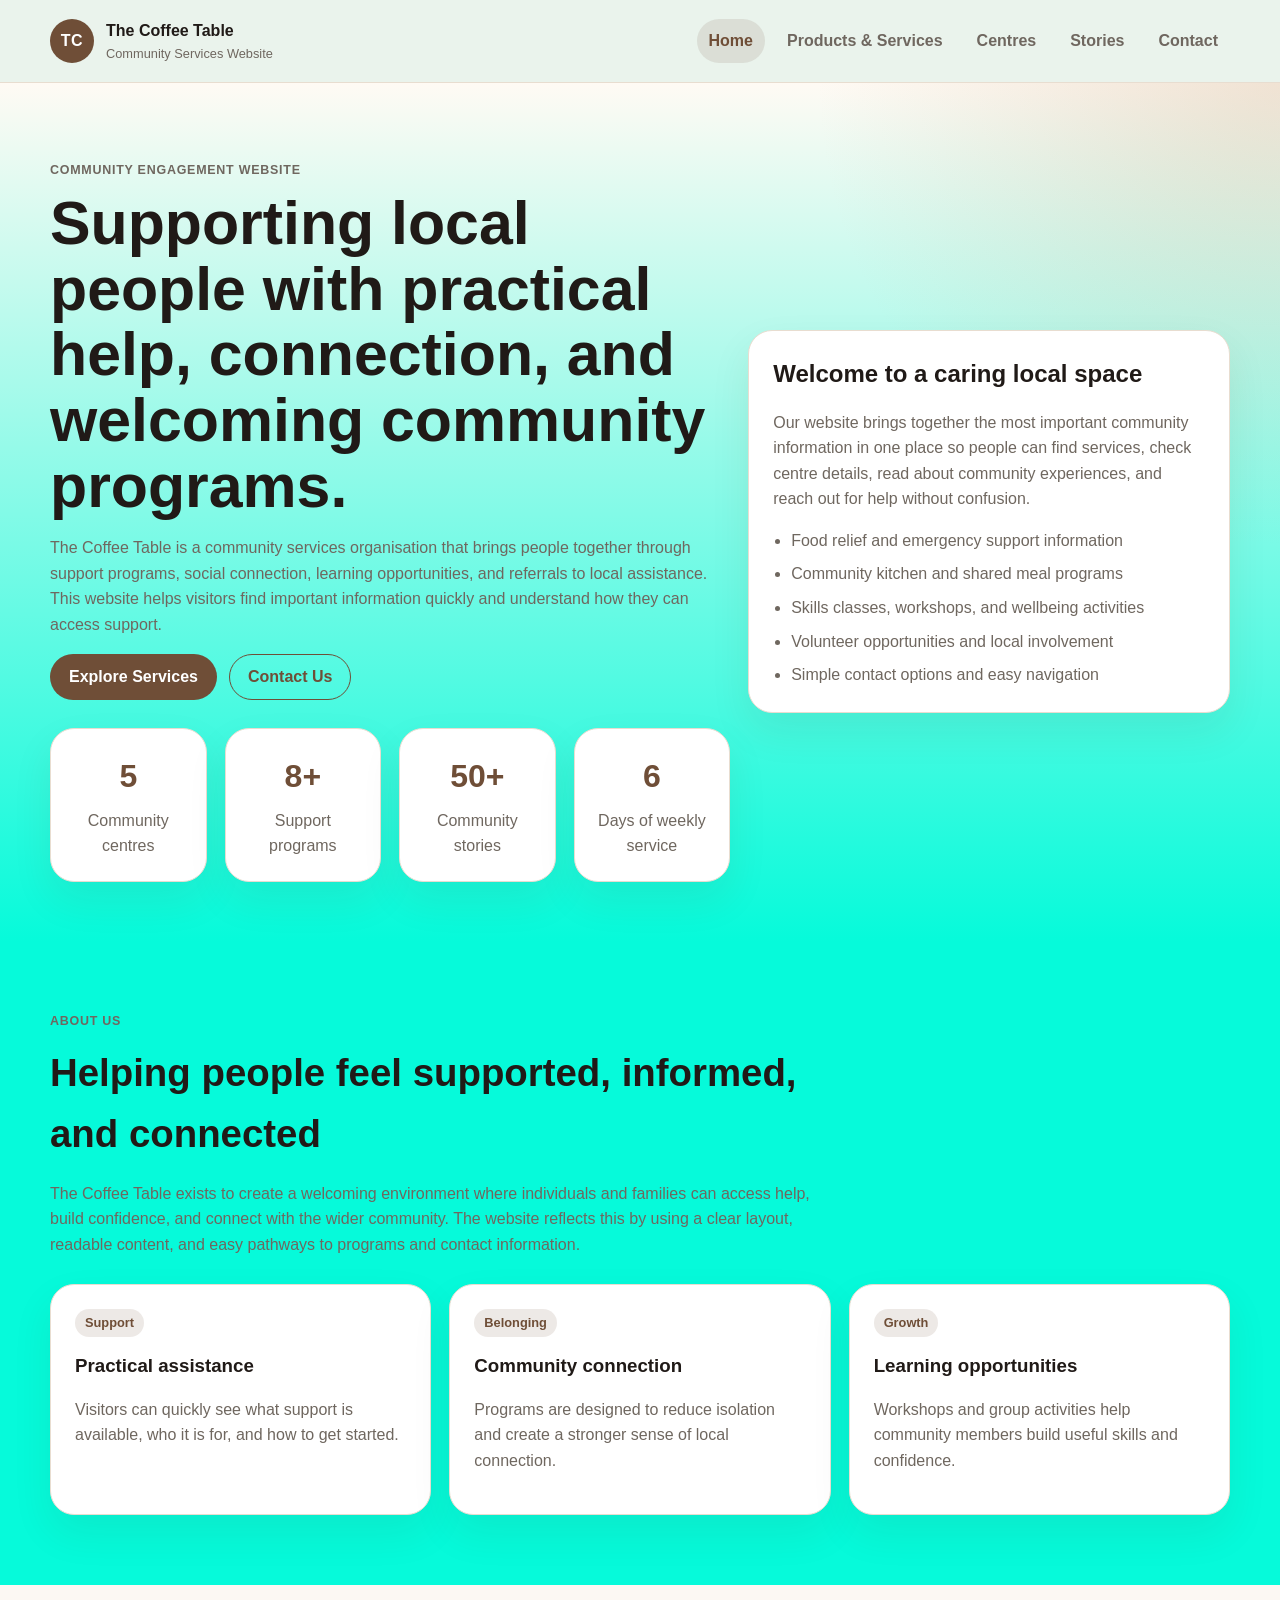
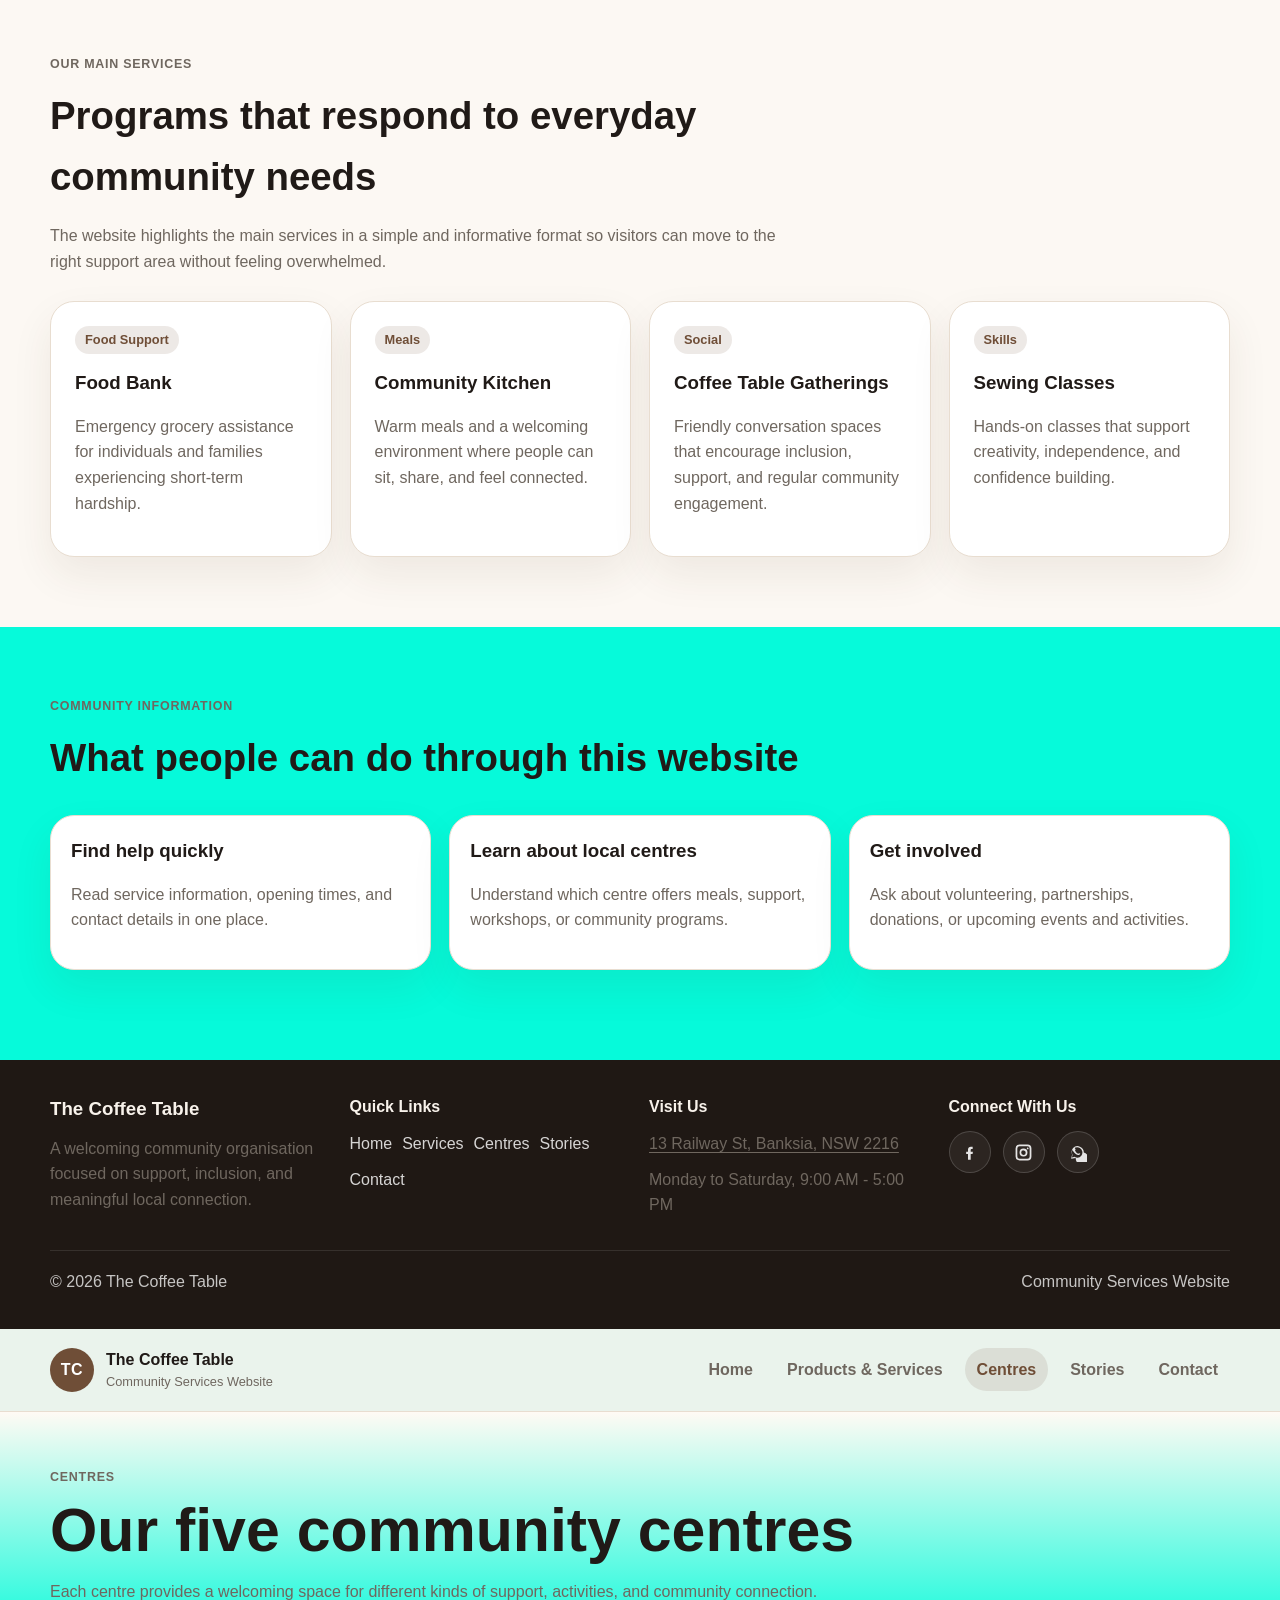
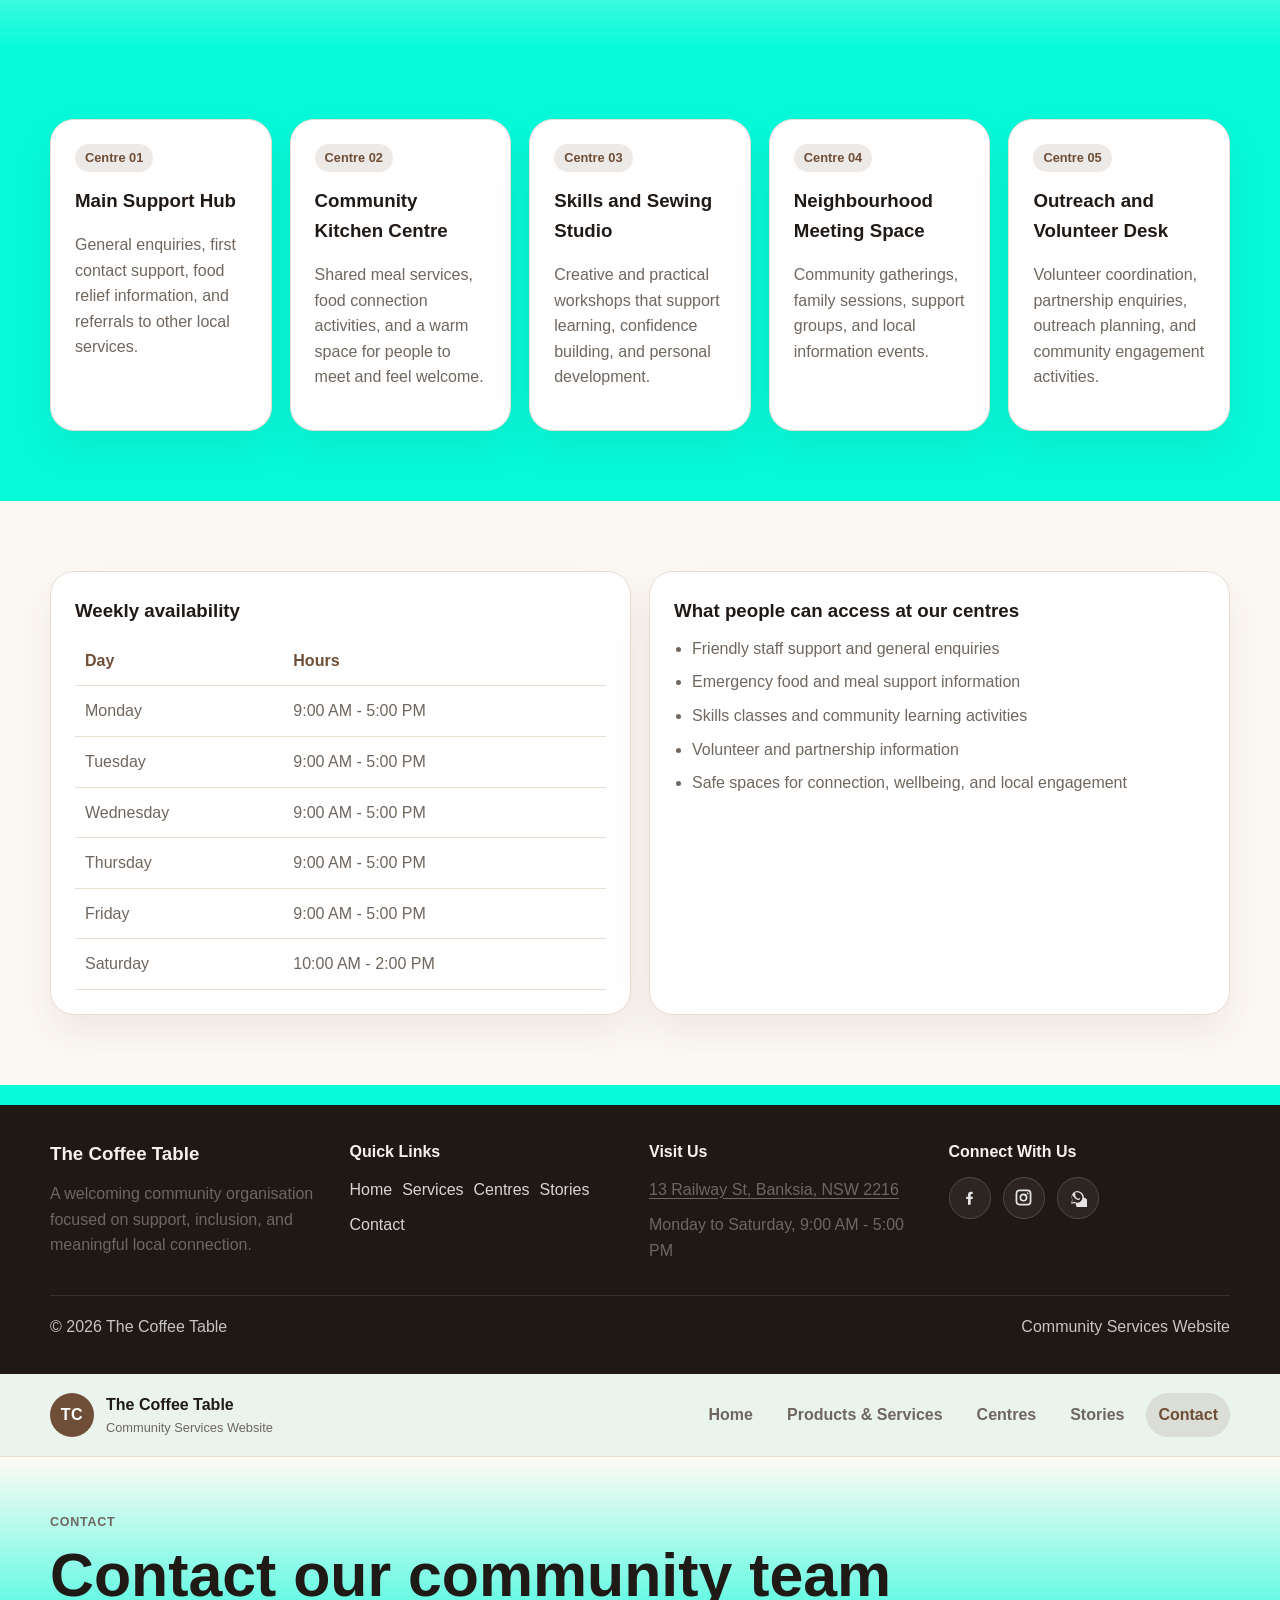
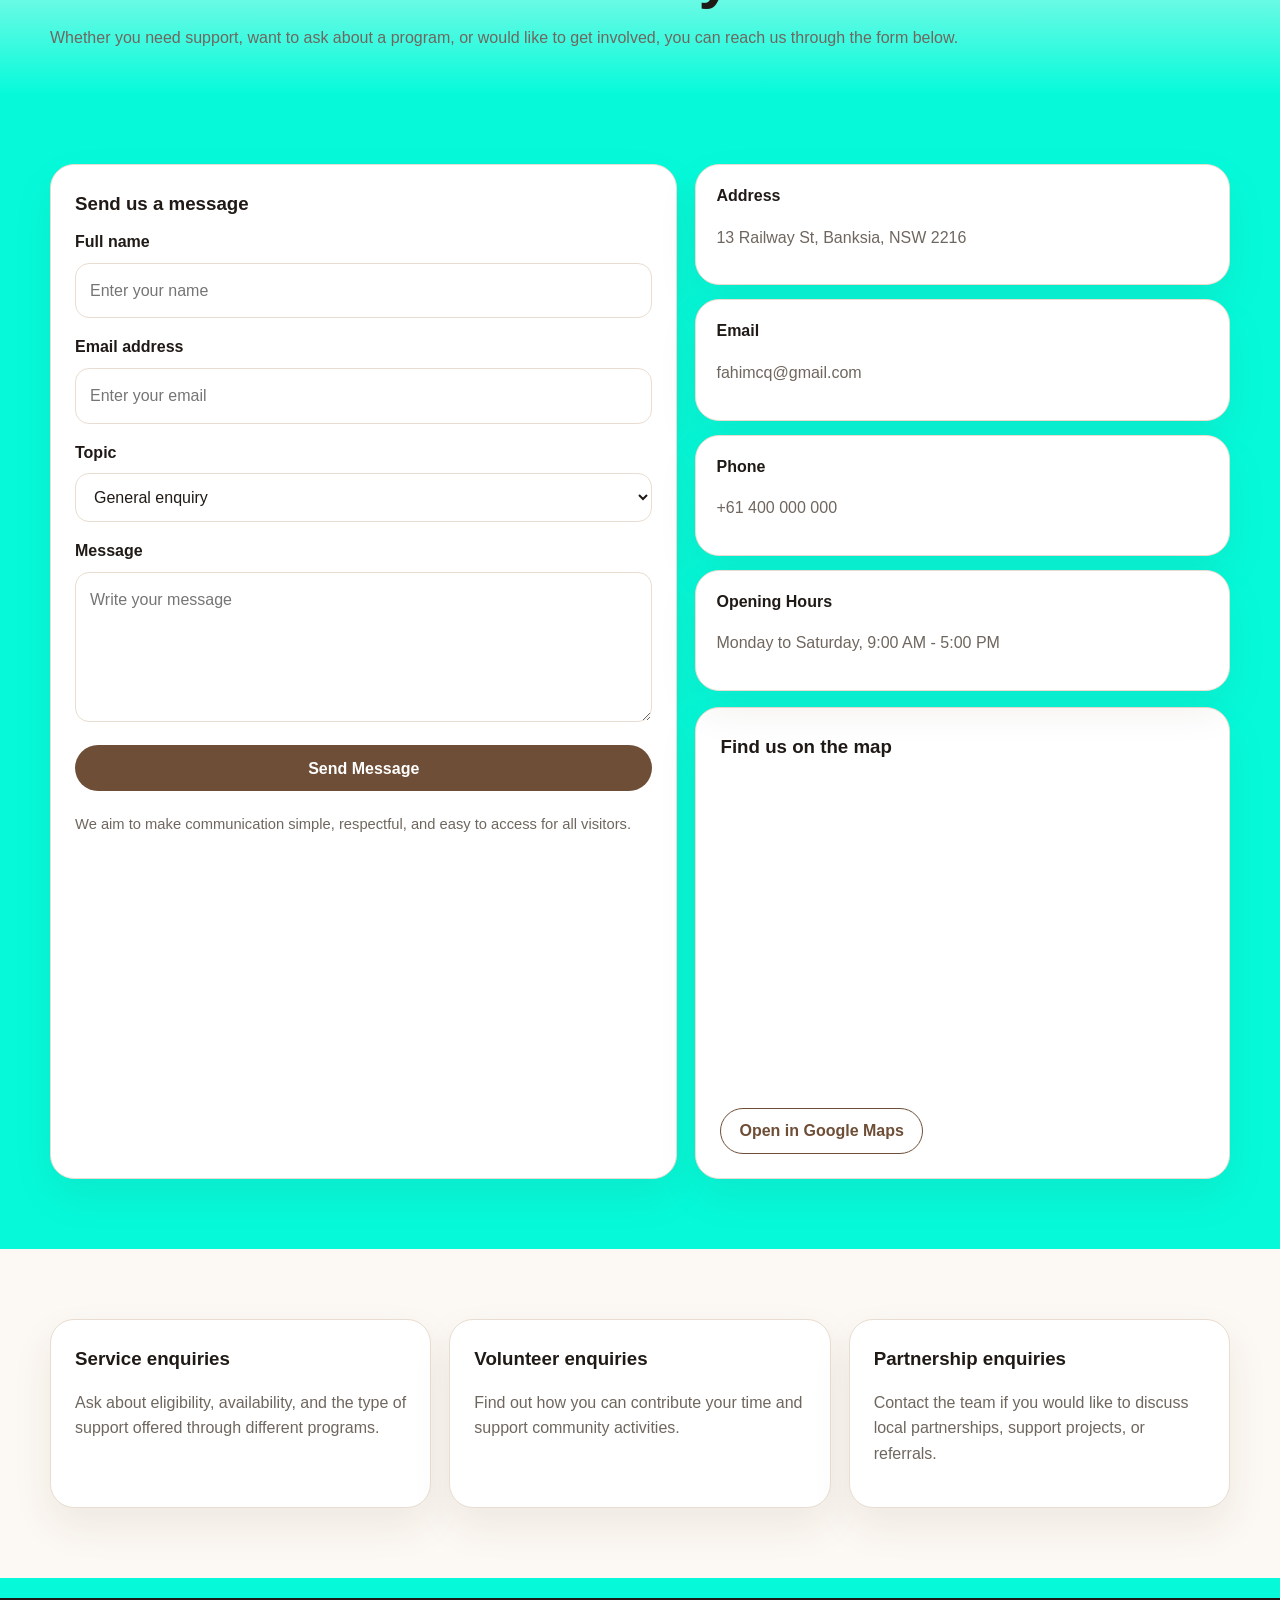
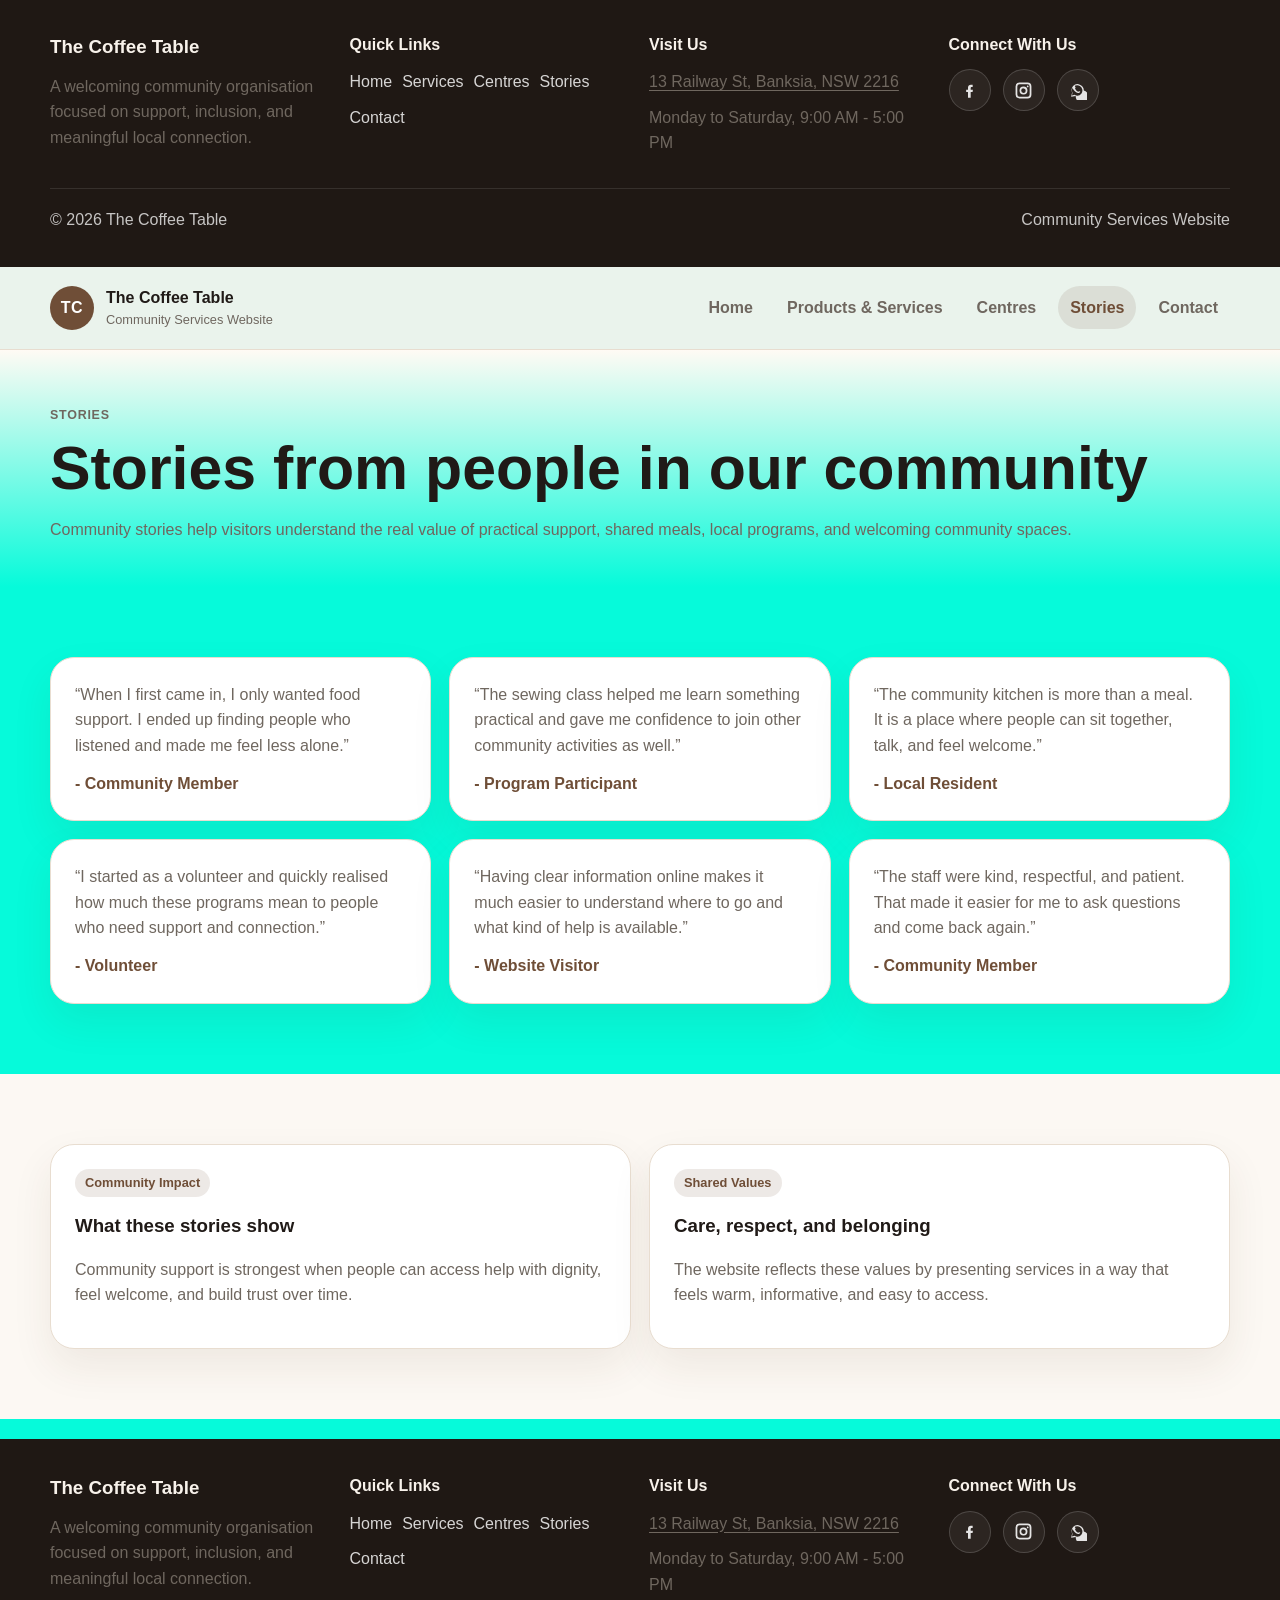
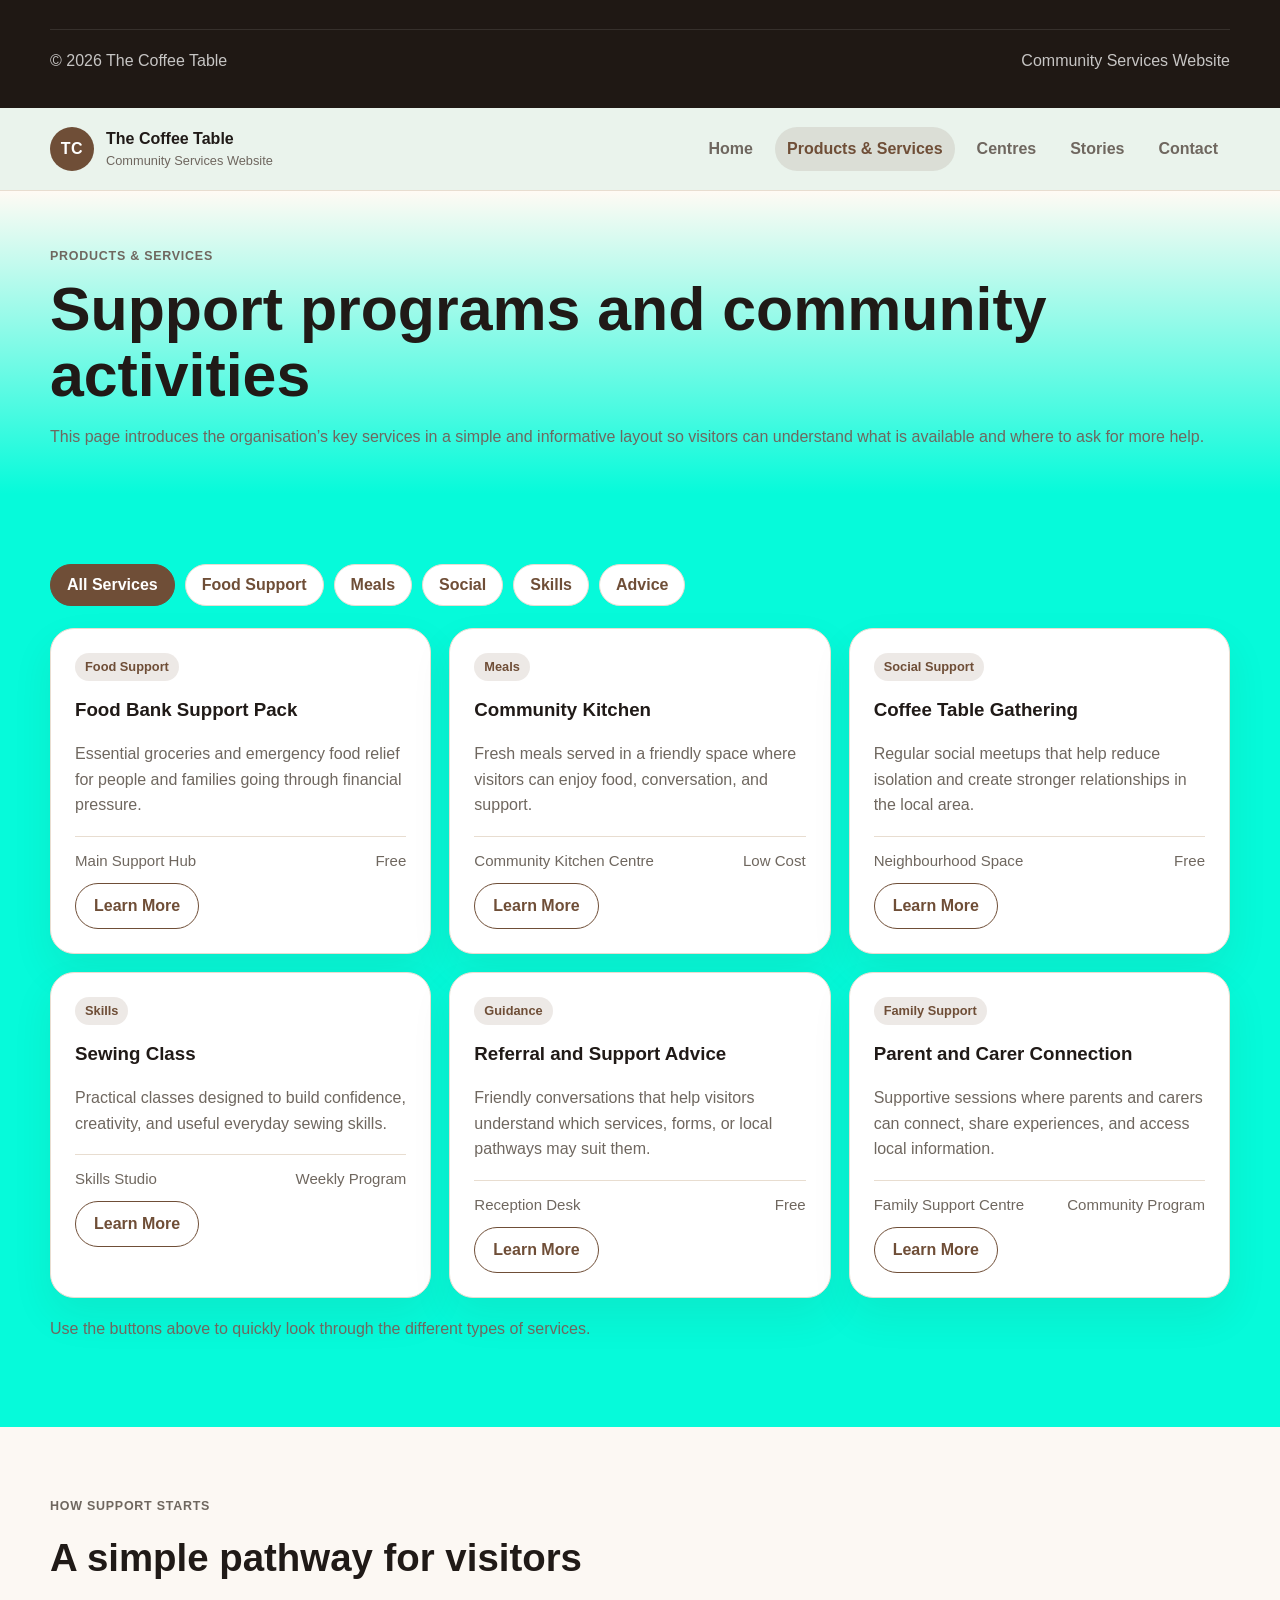
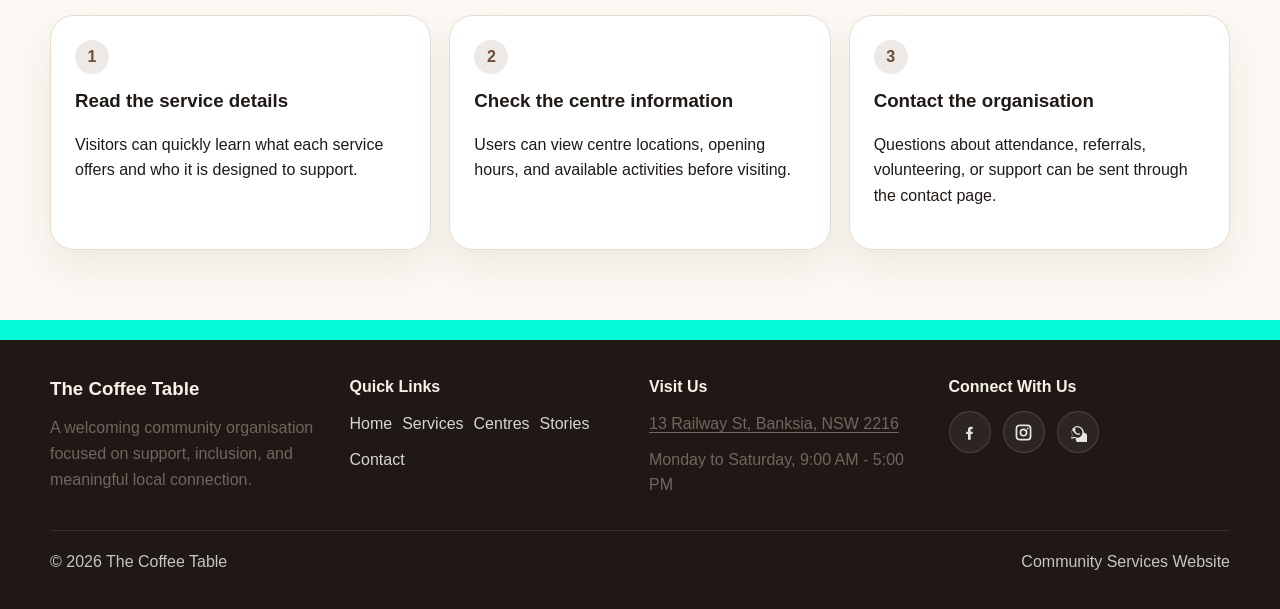
==== commit 864b1bf1: "Add files via upload" ====
--- a/index.html
+++ b/index.html
@@ -3,7 +3,15 @@
 <head>
   <meta charset="UTF-8" />
   <meta name="viewport" content="width=device-width, initial-scale=1.0" />
-  <title>Home | The Coffee Table</title>
+
+  <title>The Coffee Table | Community Engagement Website - Wyndham Vale</title>
+
+  <meta name="description" content="The Coffee Table is a community engagement website in Wyndham Vale offering food bank services, community kitchen, coffee table support, sewing classes, and success stories from over 50 members.">
+
+  <meta name="keywords" content="community engagement, Wyndham Vale, food bank, coffee table, sewing classes, community kitchen">
+
+  <meta name="author" content="The Coffee Table">
+
   <link rel="stylesheet" href="style.css" />
 </head>
 <body>
@@ -225,765 +233,6 @@
   </footer>
 </body>
 </html>
-:root {
-  --bg: #06fada;
-  --bg-soft: #fcf8f3;
-  --surface: #ffffff;
-  --surface-2: #f3e8dc;
-  --text: #201a17;
-  --muted: #6f675f;
-  --primary: #6f4e37;
-  --primary-dark: #4f3727;
-  --accent: #d7b794;
-  --border: #e8ddd0;
-  --success: #2d7a4a;
-  --shadow: 0 18px 40px rgba(73, 48, 31, 0.08);
-  --radius-lg: 24px;
-  --radius-md: 18px;
-  --radius-sm: 12px;
-  --container: 1180px;
-}
-
-* {
-  box-sizing: border-box;
-}
-
-html {
-  scroll-behavior: smooth;
-}
-
-body {
-  margin: 0;
-  font-family: Arial, Helvetica, sans-serif;
-  background: var(--bg);
-  color: var(--text);
-  line-height: 1.6;
-}
-
-img,
-iframe {
-  max-width: 100%;
-  display: block;
-}
-
-a {
-  color: inherit;
-  text-decoration: none;
-}
-
-button,
-input,
-textarea,
-select {
-  font: inherit;
-}
-
-.container {
-  width: min(var(--container), calc(100% - 32px));
-  margin: 0 auto;
-}
-
-.site-header {
-  position: sticky;
-  top: 0;
-  z-index: 1000;
-  background: rgba(247, 243, 238, 0.95);
-  border-bottom: 1px solid var(--border);
-  backdrop-filter: blur(10px);
-}
-
-.header-inner {
-  min-height: 82px;
-  display: flex;
-  align-items: center;
-  justify-content: space-between;
-  gap: 18px;
-  padding: 10px 0;
-}
-
-.logo {
-  display: inline-flex;
-  align-items: center;
-  gap: 12px;
-}
-
-.logo-mark {
-  width: 44px;
-  height: 44px;
-  border-radius: 50%;
-  display: grid;
-  place-items: center;
-  background: var(--primary);
-  color: #fff;
-  font-weight: 700;
-  letter-spacing: 0.04em;
-}
-
-.logo-text {
-  font-weight: 700;
-}
-
-.logo-text small {
-  display: block;
-  color: var(--muted);
-  font-size: 0.8rem;
-  font-weight: 400;
-}
-
-.nav {
-  display: flex;
-  flex-wrap: wrap;
-  justify-content: flex-end;
-  gap: 10px;
-}
-
-.nav a {
-  padding: 9px 12px;
-  border-radius: 999px;
-  color: var(--muted);
-  font-weight: 600;
-  transition: 0.2s ease;
-}
-
-.nav a:hover,
-.nav a:focus,
-.nav a.active {
-  background: rgba(111, 78, 55, 0.12);
-  color: var(--primary);
-}
-
-.hero {
-  padding: 78px 0 60px;
-  background:
-    radial-gradient(circle at top right, rgba(214, 183, 151, 0.35), transparent 30%),
-    linear-gradient(180deg, #fffaf4 0%, var(--bg) 100%);
-}
-
-.hero-grid,
-.grid-2,
-.grid-3,
-.grid-4,
-.grid-5,
-.contact-grid,
-.footer-grid,
-.stats,
-.info-grid,
-.steps-grid,
-.cta-grid,
-.program-grid {
-  display: grid;
-  gap: 18px;
-}
-
-.hero-grid {
-  grid-template-columns: 1.2fr 0.85fr;
-  align-items: center;
-}
-
-.grid-2 {
-  grid-template-columns: repeat(2, 1fr);
-}
-
-.grid-3,
-.info-grid,
-.program-grid {
-  grid-template-columns: repeat(3, 1fr);
-}
-
-.grid-4,
-.footer-grid {
-  grid-template-columns: repeat(4, 1fr);
-}
-
-.grid-5 {
-  grid-template-columns: repeat(5, 1fr);
-}
-
-.contact-grid {
-  grid-template-columns: 1.08fr 0.92fr;
-}
-
-.stats {
-  grid-template-columns: repeat(4, 1fr);
-  margin-top: 28px;
-}
-
-.steps-grid {
-  grid-template-columns: repeat(3, 1fr);
-}
-
-.page-hero {
-  padding: 56px 0 28px;
-  background: linear-gradient(180deg, #fffaf4 0%, var(--bg) 100%);
-}
-
-.hero h1,
-.page-hero h1 {
-  margin: 0 0 14px;
-  font-size: clamp(2rem, 5vw, 3.8rem);
-  line-height: 1.08;
-}
-
-.hero p,
-.page-hero p,
-.section-head p,
-.card p,
-.info-card p,
-.story-card p,
-.story-card blockquote,
-.contact-item p,
-.small-note,
-.footer p,
-.footer a,
-.list-clean,
-.meta-row,
-.schedule-table,
-.form-note {
-  color: var(--muted);
-}
-
-.eyebrow {
-  margin: 0 0 10px;
-  color: var(--primary);
-  font-weight: 700;
-  font-size: 0.78rem;
-  letter-spacing: 0.06em;
-  text-transform: uppercase;
-}
-
-.hero-actions,
-.inline-actions,
-.footer-links,
-.social-links {
-  display: flex;
-  flex-wrap: wrap;
-  gap: 12px;
-}
-
-.section {
-  padding: 70px 0;
-}
-
-.section.alt {
-  background: var(--bg-soft);
-}
-
-.section-head {
-  max-width: 760px;
-  margin-bottom: 26px;
-}
-
-.section-head h2 {
-  margin: 0 0 10px;
-  font-size: clamp(1.7rem, 3vw, 2.5rem);
-}
-
-.hero-card,
-.card,
-.info-card,
-.stat-card,
-.story-card,
-.contact-item,
-.map-card,
-.step-card,
-.cta-card {
-  background: var(--surface);
-  border: 1px solid var(--border);
-  border-radius: var(--radius-lg);
-  box-shadow: var(--shadow);
-}
-
-.hero-card,
-.card,
-.info-card,
-.story-card,
-.step-card,
-.cta-card,
-.map-card {
-  padding: 24px;
-}
-
-.hero-card h2,
-.card h3,
-.info-card h3,
-.story-card h3,
-.step-card h3,
-.cta-card h3,
-.contact-item h4,
-.map-card h3 {
-  margin-top: 0;
-  margin-bottom: 10px;
-}
-
-.tag {
-  display: inline-flex;
-  align-items: center;
-  min-height: 28px;
-  padding: 0 10px;
-  border-radius: 999px;
-  background: rgba(111, 78, 55, 0.12);
-  color: var(--primary);
-  font-size: 0.8rem;
-  font-weight: 700;
-  margin-bottom: 14px;
-}
-
-.list-clean {
-  margin: 0;
-  padding-left: 18px;
-}
-
-.list-clean li + li {
-  margin-top: 8px;
-}
-
-.btn {
-  display: inline-flex;
-  align-items: center;
-  justify-content: center;
-  min-height: 46px;
-  padding: 0 18px;
-  border-radius: 999px;
-  border: 1px solid transparent;
-  font-weight: 700;
-  transition: 0.2s ease;
-  cursor: pointer;
-}
-
-.btn:hover {
-  transform: translateY(-1px);
-}
-
-.btn-primary {
-  background: var(--primary);
-  color: #fff;
-}
-
-.btn-secondary {
-  background: transparent;
-  color: var(--primary);
-  border-color: var(--primary);
-}
-
-.btn-light {
-  background: #fff;
-  color: var(--primary-dark);
-  border-color: var(--border);
-}
-
-.stat-card {
-  padding: 22px;
-  text-align: center;
-}
-
-.stat-card h3 {
-  margin: 0 0 6px;
-  color: var(--primary);
-  font-size: 2rem;
-}
-
-.stat-card p {
-  margin: 0;
-}
-
-.info-card {
-  padding: 20px;
-}
-
-.meta-row {
-  display: flex;
-  flex-wrap: wrap;
-  justify-content: space-between;
-  gap: 10px;
-  font-size: 0.94rem;
-  margin: 18px 0 10px;
-  padding-top: 12px;
-  border-top: 1px solid var(--border);
-}
-
-.story-card blockquote {
-  margin: 0 0 12px;
-}
-
-.story-card footer {
-  color: var(--primary);
-  font-weight: 700;
-}
-
-.contact-list {
-  display: grid;
-  gap: 14px;
-  margin-bottom: 16px;
-}
-
-.contact-item {
-  padding: 18px 20px;
-}
-
-.contact-item h4 {
-  margin: 0 0 4px;
-}
-
-.form-grid {
-  display: grid;
-  gap: 16px;
-}
-
-.form-grid label {
-  display: block;
-  font-weight: 700;
-  margin-bottom: 8px;
-}
-
-.form-grid input,
-.form-grid textarea,
-.form-grid select {
-  width: 100%;
-  border: 1px solid var(--border);
-  border-radius: 14px;
-  padding: 14px;
-  background: #fff;
-  color: var(--text);
-}
-
-.form-grid textarea {
-  min-height: 150px;
-  resize: vertical;
-}
-
-.form-note {
-  margin: 0;
-  font-size: 0.92rem;
-}
-
-.map-frame {
-  width: 100%;
-  min-height: 320px;
-  border: 0;
-  border-radius: var(--radius-md);
-}
-
-.schedule-table {
-  width: 100%;
-  border-collapse: collapse;
-}
-
-.schedule-table th,
-.schedule-table td {
-  padding: 12px 10px;
-  border-bottom: 1px solid var(--border);
-  text-align: left;
-}
-
-.schedule-table th {
-  color: var(--primary);
-}
-
-.steps-grid .step-card strong {
-  display: inline-flex;
-  width: 34px;
-  height: 34px;
-  border-radius: 50%;
-  background: rgba(111, 78, 55, 0.12);
-  color: var(--primary);
-  align-items: center;
-  justify-content: center;
-  margin-bottom: 12px;
-}
-
-.footer {
-  background: #1f1814;
-  color: #f8f2eb;
-  padding: 34px 0;
-  margin-top: 20px;
-}
-
-.footer-grid {
-  align-items: start;
-}
-
-.footer h3,
-.footer h4 {
-  margin-top: 0;
-  margin-bottom: 12px;
-}
-
-.footer p {
-  margin: 0 0 10px;
-}
-
-.footer-links,
-.social-links {
-  gap: 10px;
-}
-
-.footer-links a {
-  color: rgba(255, 255, 255, 0.82);
-  transition: 0.2s ease;
-}
-
-.footer-links a:hover {
-  color: #fff;
-}
-
-.social-links {
-  gap: 12px;
-}
-
-.social-links a {
-  width: 42px;
-  height: 42px;
-  display: inline-flex;
-  align-items: center;
-  justify-content: center;
-  border-radius: 50%;
-  color: rgba(255, 255, 255, 0.88);
-  border: 1px solid rgba(255, 255, 255, 0.16);
-  background: rgba(255, 255, 255, 0.06);
-  transition: 0.2s ease;
-}
-
-.social-links a:hover {
-  color: #fff;
-  background: rgba(255, 255, 255, 0.12);
-  transform: translateY(-1px);
-}
-
-.social-links svg {
-  width: 19px;
-  height: 19px;
-  fill: currentColor;
-}
-
-.footer-bottom {
-  margin-top: 22px;
-  padding-top: 18px;
-  border-top: 1px solid rgba(255, 255, 255, 0.1);
-  color: rgba(255, 255, 255, 0.75);
-  display: flex;
-  flex-wrap: wrap;
-  justify-content: space-between;
-  gap: 12px;
-}
-
-@media (max-width: 1100px) {
-  .grid-5 {
-    grid-template-columns: repeat(3, 1fr);
-  }
-
-  .grid-4,
-  .footer-grid {
-    grid-template-columns: repeat(2, 1fr);
-  }
-
-  .stats {
-    grid-template-columns: repeat(2, 1fr);
-  }
-}
-
-@media (max-width: 900px) {
-  .menu-toggle {
-    display: inline-flex;
-  }
-
-  .header-inner,
-  .hero-grid,
-  .contact-grid {
-    display: flex;
-    flex-direction: column;
-    align-items: stretch;
-  }
-
-  .nav {
-    width: 100%;
-    display: none;
-    flex-direction: column;
-    justify-content: flex-start;
-    padding-top: 6px;
-  }
-
-  .nav.is-open {
-    display: flex;
-  }
-
-  .grid-3,
-  .program-grid,
-  .info-grid,
-  .steps-grid {
-    grid-template-columns: repeat(2, 1fr);
-  }
-
-  .hero {
-    padding-top: 58px;
-  }
-}
-
-@media (max-width: 680px) {
-  .filter-bar {
-    flex-direction: column;
-    align-items: stretch;
-  }
-
-  .filter-btn {
-    width: 100%;
-  }
-
-  .container {
-    width: min(var(--container), calc(100% - 24px));
-  }
-
-  .grid-2,
-  .grid-3,
-  .grid-4,
-  .grid-5,
-  .footer-grid,
-  .program-grid,
-  .info-grid,
-  .steps-grid,
-  .stats {
-    grid-template-columns: 1fr;
-  }
-
-  .nav {
-    gap: 8px;
-  }
-
-  .nav a {
-    font-size: 0.9rem;
-    padding: 8px 10px;
-  }
-
-  .hero-actions,
-  .inline-actions,
-  .footer-links,
-  .social-links,
-  .footer-bottom {
-    flex-direction: column;
-    align-items: flex-start;
-  }
-
-  .btn {
-    width: 100%;
-  }
-
-  .meta-row {
-    flex-direction: column;
-    align-items: flex-start;
-  }
-}
-
-
-.menu-toggle {
-  display: none;
-  width: 48px;
-  height: 48px;
-  border-radius: 14px;
-  border: 1px solid var(--border);
-  background: #fff;
-  align-items: center;
-  justify-content: center;
-  flex-direction: column;
-  gap: 5px;
-  cursor: pointer;
-}
-
-.menu-toggle span {
-  width: 20px;
-  height: 2px;
-  background: var(--primary);
-  border-radius: 999px;
-  transition: 0.2s ease;
-}
-
-.menu-toggle.is-open span:nth-child(1) {
-  transform: translateY(7px) rotate(45deg);
-}
-
-.menu-toggle.is-open span:nth-child(2) {
-  opacity: 0;
-}
-
-.menu-toggle.is-open span:nth-child(3) {
-  transform: translateY(-7px) rotate(-45deg);
-}
-
-.filter-bar {
-  display: flex;
-  flex-wrap: wrap;
-  gap: 10px;
-  margin-bottom: 22px;
-}
-
-.filter-btn {
-  min-height: 42px;
-  padding: 0 16px;
-  border-radius: 999px;
-  border: 1px solid var(--border);
-  background: #fff;
-  color: var(--primary);
-  font-weight: 700;
-  cursor: pointer;
-  transition: 0.2s ease;
-}
-
-.filter-btn:hover,
-.filter-btn.active {
-  background: var(--primary);
-  color: #fff;
-  border-color: var(--primary);
-}
-
-.filter-note {
-  margin-top: 18px;
-  color: var(--muted);
-}
-
-.service-card.is-hidden {
-  display: none;
-}
-
-.form-status {
-  margin: 6px 0 0;
-  font-weight: 700;
-}
-
-.form-status.success {
-  color: var(--success);
-}
-
-.form-status.error {
-  color: #b74b4b;
-}
-
-.map-actions {
-  margin-top: 16px;
-}
-
-.map-link,
-.footer-map-button {
-  color: #fff;
-}
-
-.map-link {
-  text-decoration: underline;
-  text-underline-offset: 3px;
-}
-
-.footer-map-button {
-  display: inline-flex;
-  align-items: center;
-  justify-content: center;
-  min-height: 40px;
-  padding: 0 14px;
-  border-radius: 999px;
-  border: 1px solid rgba(255, 255, 255, 0.2);
-  background: rgba(255, 255, 255, 0.08);
-  transition: 0.2s ease;
-}
-
-.footer-map-button:hover {
-  background: rgba(255, 255, 255, 0.15);
-}
 <!DOCTYPE html>
 <html lang="en">
 <head>
